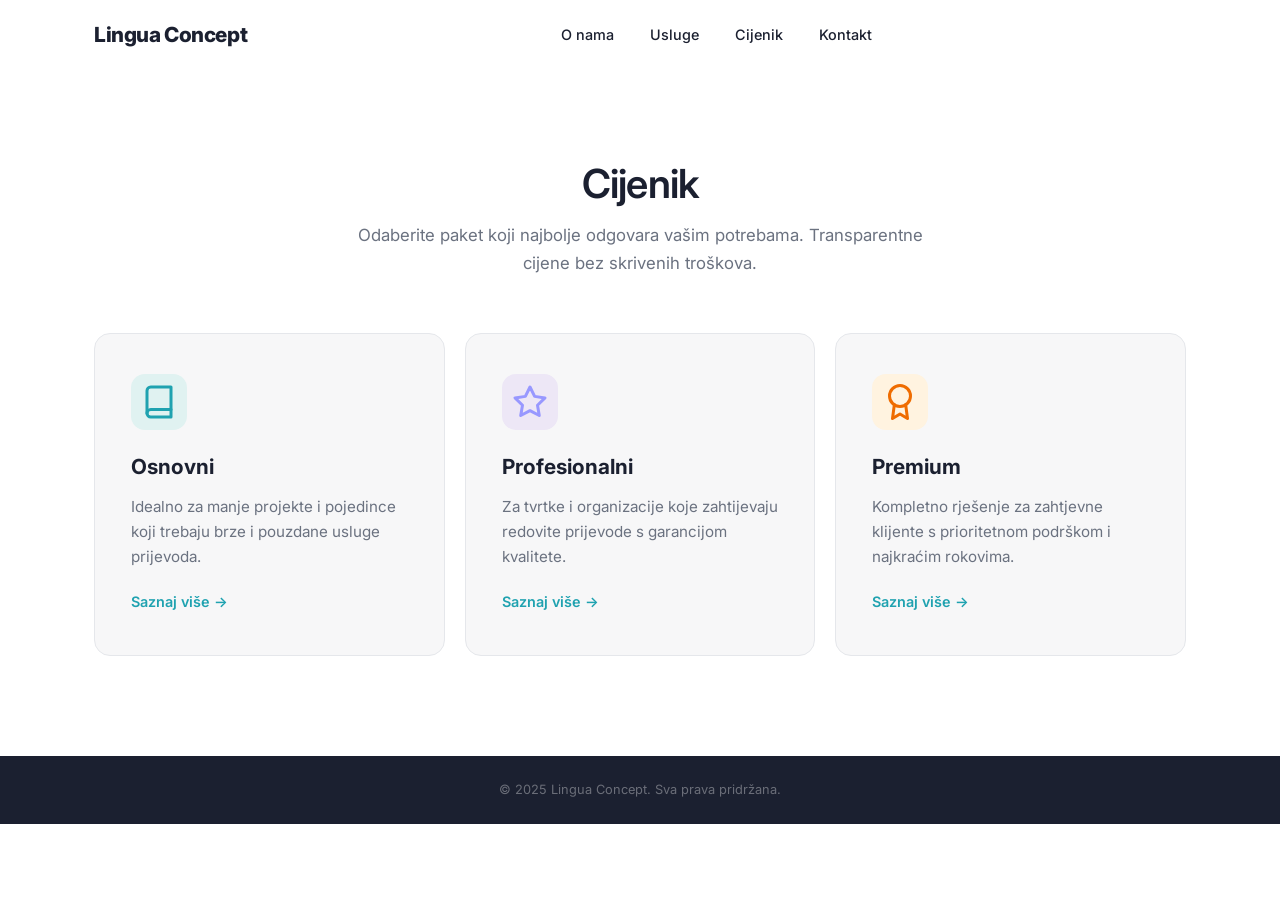
==== cijenik.html @ b1188f5d "init" ====
<!DOCTYPE html>
<html lang="hr">
<head>
  <meta charset="UTF-8" />
  <meta name="viewport" content="width=device-width, initial-scale=1.0" />
  <title>Cijenik – Lingua Concept</title>
  <link rel="stylesheet" href="styles.css" />
  <link rel="preconnect" href="https://fonts.googleapis.com" />
  <link rel="preconnect" href="https://fonts.gstatic.com" crossorigin />
  <link
    href="https://fonts.googleapis.com/css2?family=Inter:wght@400;500;600;700;800;900&display=swap"
    rel="stylesheet"
  />
</head>
<body>
  <!-- ===== NAVIGATION ===== -->
  <header class="header">
    <nav class="nav container">
      <a href="index.html" class="nav__logo">
        <span>Lingua Concept</span>
      </a>

      <ul class="nav__links" id="navLinks">
        <li><a href="index.html#o-nama">O nama</a></li>
        <li><a href="index.html#usluge">Usluge</a></li>
        <li><a href="cijenik.html">Cijenik</a></li>
        <li><a href="index.html#kontakt">Kontakt</a></li>
      </ul>

      <div class="nav__actions">
	  <!--
        <a href="cijenik.html" class="btn btn--dark">Cijenik</a>-->
      </div>

      <button class="nav__toggle" id="navToggle" aria-label="Toggle menu">
        <span></span><span></span><span></span>
      </button>
    </nav>
  </header>

  <!-- ===== CIJENIK / PRICING ===== -->
  <section class="cijenik">
    <div class="container">
      <div class="section-header">
        <h2 class="section-title" style="    font-weight: 600;" >Cijenik</h2>
        <p class="section-desc">
          Odaberite paket koji najbolje odgovara va&scaron;im potrebama.
          Transparentne cijene bez skrivenih tro&scaron;kova.
        </p>
      </div>

      <div class="cijenik__grid">
        <div class="cijenik__card">
          <div class="cijenik__icon cijenik__icon--1">
            <svg width="36" height="36" viewBox="0 0 24 24" fill="none" stroke="currentColor" stroke-width="2" stroke-linecap="round" stroke-linejoin="round">
              <path d="M4 19.5A2.5 2.5 0 0 1 6.5 17H20"></path>
              <path d="M6.5 2H20v20H6.5A2.5 2.5 0 0 1 4 19.5v-15A2.5 2.5 0 0 1 6.5 2z"></path>
            </svg>
          </div>
          <h3>Osnovni</h3>
          <p>Idealno za manje projekte i pojedince koji trebaju brze i pouzdane usluge prijevoda.</p>
          <a href="#" class="link-arrow">Saznaj vi&scaron;e →</a>
        </div>

        <div class="cijenik__card">
          <div class="cijenik__icon cijenik__icon--2">
            <svg width="36" height="36" viewBox="0 0 24 24" fill="none" stroke="currentColor" stroke-width="2" stroke-linecap="round" stroke-linejoin="round">
              <polygon points="12 2 15.09 8.26 22 9.27 17 14.14 18.18 21.02 12 17.77 5.82 21.02 7 14.14 2 9.27 8.91 8.26 12 2"></polygon>
            </svg>
          </div>
          <h3>Profesionalni</h3>
          <p>Za tvrtke i organizacije koje zahtijevaju redovite prijevode s garancijom kvalitete.</p>
          <a href="#" class="link-arrow">Saznaj vi&scaron;e →</a>
        </div>

        <div class="cijenik__card">
          <div class="cijenik__icon cijenik__icon--3">
            <svg width="36" height="36" viewBox="0 0 24 24" fill="none" stroke="currentColor" stroke-width="2" stroke-linecap="round" stroke-linejoin="round">
              <circle cx="12" cy="8" r="7"></circle>
              <polyline points="8.21 13.89 7 23 12 20 17 23 15.79 13.88"></polyline>
            </svg>
          </div>
          <h3>Premium</h3>
          <p>Kompletno rje&scaron;enje za zahtjevne klijente s prioritetnom podr&scaron;kom i najkra&cacute;im rokovima.</p>
          <a href="#" class="link-arrow">Saznaj vi&scaron;e →</a>
        </div>
      </div>
    </div>
  </section>

  <!-- ===== FOOTER ===== -->
  <footer class="footer">
    <div class="container">
      <div class="footer__bottom">
        <p>&copy; 2025 Lingua Concept. Sva prava pridr&zcaron;ana.</p>
      </div>
    </div>
  </footer>

  <script src="script.js"></script>
</body>
</html>
---- styles.css ----
/* =============================================
   AAVE CLONE – LEARNING PROJECT
   Light theme matching aave.com (2024 rebrand)
   ============================================= */

/* --- Reset & Custom Properties --- */
*,
*::before,
*::after {
  margin: 0;
  padding: 0;
  box-sizing: border-box;
}

:root {
  /* Palette — Light theme */
  --bg-primary: #ffffff;
  --bg-secondary: #f7f7f8;
  --bg-card: #ffffff;
  --bg-card-hover: #fafafa;

  --text-heading: #1B2030;
  --text-body: #6b7280;
  --text-muted: #9ca3af;

  --accent-purple: #9898ff;
  --accent-purple: color(display-p3 0.5960784314 0.5960784314 1);
  --accent-teal: #1fa2b0;
  --accent-dark: #1B2030;

  --border-color: #e5e7eb;
  --border-color-hover: #d1d5db;

  /* Typography */
  --font-family: "Inter", system-ui, -apple-system, sans-serif;

  /* Sizing */
  --container-max: 1140px;
  --section-padding: 100px;
  --radius: 12px;
  --radius-lg: 16px;

  /* Transitions */
  --transition: 0.25s ease;
}

html {
  scroll-behavior: smooth;
  -webkit-font-smoothing: antialiased;
}

body {
  font-family: var(--font-family);
  background: var(--bg-primary);
  color: var(--text-heading);
  line-height: 1.6;
  overflow-x: hidden;
}

a {
  text-decoration: none;
  color: inherit;
}

ul {
  list-style: none;
}

img {
  max-width: 100%;
  display: block;
}

/* --- Layout --- */
.container {
  max-width: var(--container-max);
  margin: 0 auto;
  padding: 0 24px;
}

.section-header {
  text-align: center;
  max-width: 600px;
  margin: 0 auto 56px;
}

.section-title {
  font-size: clamp(1.75rem, 3.5vw, 2.5rem);
  font-weight: 700;
  letter-spacing: -0.02em;
  line-height: 1.2;
  margin-bottom: 14px;
  color: var(--text-heading);
}

.section-desc {
  font-size: 1.05rem;
  color: var(--text-body);
  line-height: 1.65;
}

.section-actions {
  display: flex;
  gap: 12px;
  justify-content: center;
  margin-top: 24px;
}

/* --- Buttons --- */
.btn {
  display: inline-flex;
  align-items: center;
  justify-content: center;
  gap: 6px;
  padding: 12px 28px;
  border-radius: 50px;
  font-weight: 600;
  font-size: 0.9rem;
  border: none;
  cursor: pointer;
  transition: var(--transition);
  white-space: nowrap;
  font-family: inherit;
}

.btn--dark {
  background: var(--accent-dark);
  color: #fff;
}

.btn--dark:hover {
  background: #2d2d40;
  transform: translateY(-1px);
}

.btn--purple {
  background: var(--accent-purple);
  color: #fff;
}

.btn--purple:hover {
  background: #8585f2;
  transform: translateY(-1px);
  box-shadow: 0 6px 24px rgba(152, 152, 255, 0.4);
}

.btn--ghost {
  background: transparent;
  color: var(--text-heading);
  border: 1px solid var(--border-color);
}

.btn--ghost:hover {
  border-color: var(--border-color-hover);
  background: var(--bg-secondary);
}

.btn--lg {
  padding: 14px 36px;
  font-size: 0.95rem;
}

.btn__arrow {
  font-size: 1.1em;
}

.link-arrow {
  font-weight: 600;
  font-size: 0.9rem;
  color: var(--accent-teal);
  transition: var(--transition);
}

.link-arrow:hover {
  opacity: 0.75;
}

/* =============================================
   HEADER / NAV
   ============================================= */
.header {
  position: fixed;
  top: 0;
  left: 0;
  width: 100%;
  z-index: 100;
  padding: 18px 0;
  background: rgba(255, 255, 255, 0.9);
  backdrop-filter: blur(16px);
  transition: var(--transition);
}

.header.scrolled {
  border-bottom: 1px solid var(--border-color);
  box-shadow: 0 1px 8px rgba(0, 0, 0, 0.04);
}

.nav {
  display: flex;
  align-items: center;
  justify-content: space-between;
  gap: 32px;
}

.nav__logo {
  display: flex;
  align-items: center;
  gap: 8px;
  font-weight: 800;
  font-size: 1.3rem;
  color: var(--text-heading);
  letter-spacing: -0.02em;
}

.nav__logo--light {
  color: #fff;
}

.nav__links {
  display: flex;
  gap: 36px;
}

.nav__links a {
  font-size: 0.9rem;
  font-weight: 500;
  color: var(--text-heading);
  transition: var(--transition);
}

.nav__links a:hover {
  color: var(--text-body);
}

.nav__actions .btn {
  padding: 10px 24px;
  font-size: 0.85rem;
}

.nav__toggle {
  display: none;
  flex-direction: column;
  gap: 5px;
  background: none;
  border: none;
  cursor: pointer;
  padding: 4px;
}

.nav__toggle span {
  width: 22px;
  height: 2px;
  background: var(--text-heading);
  border-radius: 2px;
  transition: var(--transition);
}

/* =============================================
   HERO
   ============================================= */
.hero {
  padding: 160px 0 60px;
  text-align: center;
  overflow: hidden;
}

.hero__content {
  position: relative;
}

.hero__title {
  font-size: clamp(2.4rem, 5.5vw, 3.6rem);
  font-weight: 800;
  letter-spacing: -0.03em;
  line-height: 1.15;
  margin-bottom: 20px;
  color: var(--text-heading);
  display: flex;
  align-items: center;
  justify-content: center;
  flex-wrap: wrap;
  gap: 10px;
}

.hero__icon-wrapper {
  position: relative;
  display: inline-flex;
  align-items: center;
}

.hero__new-badge {
  position: absolute;
  top: -10px;
  right: -4px;
  font-size: 0.5rem;
  font-weight: 700;
  color: var(--accent-purple);
  letter-spacing: 0.02em;
}

.hero__ghost-icon {
  display: inline-block;
  vertical-align: middle;
}

.hero__subtitle {
  max-width: 560px;
  margin: 0 auto 32px;
  font-size: 1.1rem;
  color: var(--text-body);
  line-height: 1.65;
}

.hero__highlight {
  color: var(--accent-teal);
  text-decoration: underline;
  text-decoration-color: var(--accent-teal);
  text-underline-offset: 3px;
}

.hero__cta {
  display: flex;
  gap: 14px;
  justify-content: center;
  margin-bottom: 64px;
}

/* --- Translation Illustration --- */
.hero__illustration {
  display: flex;
  align-items: center;
  justify-content: center;
  gap: 32px;
  max-width: 700px;
  margin: 0 auto;
}

.hero__doc {
  background: var(--bg-secondary);
  border: 1px solid var(--border-color);
  border-radius: 16px;
  padding: 24px;
  width: 260px;
  transition: var(--transition);
}

.hero__doc:hover {
  box-shadow: 0 8px 32px rgba(0, 0, 0, 0.06);
  transform: translateY(-4px);
}

.hero__doc-header {
  display: flex;
  gap: 6px;
  margin-bottom: 16px;
}

.hero__doc-dot {
  width: 8px;
  height: 8px;
  border-radius: 50%;
  background: var(--border-color-hover);
}

.hero__doc--left .hero__doc-dot:first-child { background: #ef4444; }
.hero__doc--left .hero__doc-dot:nth-child(2) { background: #f59e0b; }
.hero__doc--left .hero__doc-dot:nth-child(3) { background: #22c55e; }

.hero__doc--right .hero__doc-dot:first-child { background: #ef4444; }
.hero__doc--right .hero__doc-dot:nth-child(2) { background: #f59e0b; }
.hero__doc--right .hero__doc-dot:nth-child(3) { background: #22c55e; }

.hero__doc-lang {
  font-size: 1.1rem;
  font-weight: 800;
  margin-bottom: 14px;
  letter-spacing: 0.02em;
}

.hero__doc--left .hero__doc-lang {
  color: var(--accent-purple);
}

.hero__doc--right .hero__doc-lang {
  color: var(--accent-teal);
}

.hero__doc-lines {
  display: flex;
  flex-direction: column;
  gap: 10px;
}

.hero__doc-line {
  height: 8px;
  border-radius: 4px;
  background: var(--border-color);
}

.hero__doc--left .hero__doc-line {
  background: #e0ddf5;
}

.hero__doc--right .hero__doc-line {
  background: #d0ecef;
}

.hero__arrow-group {
  display: flex;
  flex-direction: column;
  align-items: center;
  gap: 8px;
  flex-shrink: 0;
}

/* --- Phone Mockups --- */
.hero__phones {
  display: flex;
  align-items: flex-end;
  justify-content: center;
  gap: 0;
  position: relative;
  max-width: 820px;
  margin: 0 auto;
}

.hero__phone {
  position: relative;
}

.hero__phone--left {
  z-index: 1;
  margin-right: -40px;
  transform: scale(0.88);
  transform-origin: bottom right;
}

.hero__phone--center {
  z-index: 3;
}

.hero__phone--right {
  z-index: 1;
  margin-left: -40px;
  transform: scale(0.88);
  transform-origin: bottom left;
}

.phone-frame {
  width: 240px;
  background: #1a1a2e;
  border-radius: 32px;
  padding: 8px;
  box-shadow: 0 20px 60px rgba(0, 0, 0, 0.15);
}

.phone-frame--large {
  width: 280px;
}

.phone-screen {
  border-radius: 24px;
  overflow: hidden;
  min-height: 380px;
}

.phone-screen--light {
  background: #f5f5f5;
  color: var(--text-heading);
}

.phone-screen--dark {
  background: #1a1a2e;
  color: #fff;
}

.phone-header {
  display: flex;
  align-items: center;
  justify-content: space-between;
  padding: 12px 20px 8px;
  font-size: 0.72rem;
  font-weight: 600;
}

.phone-notch {
  width: 80px;
  height: 22px;
  background: #1a1a2e;
  border-radius: 20px;
}

.phone-screen--light .phone-notch {
  background: #333;
}

.phone-body {
  padding: 20px;
}

.phone-earning {
  font-size: 0.75rem;
  color: var(--text-body);
  margin-bottom: 16px;
}

.phone-label {
  font-size: 0.85rem;
  font-weight: 600;
  color: var(--text-heading);
  margin-bottom: 8px;
}

.phone-big-number {
  font-size: 2.8rem;
  font-weight: 800;
  color: var(--text-heading);
  margin-bottom: 4px;
  letter-spacing: -0.02em;
}

.phone-sub {
  font-size: 0.72rem;
  color: var(--text-body);
}

.phone-balance {
  font-size: 2.4rem;
  font-weight: 800;
  color: var(--text-heading);
  letter-spacing: -0.02em;
  margin-bottom: 6px;
}

.phone-cents {
  font-size: 1.4rem;
  font-weight: 600;
}

.phone-earned {
  font-size: 0.75rem;
  color: #22c55e;
  margin-bottom: 16px;
  display: flex;
  align-items: center;
  gap: 4px;
}

.phone-dot {
  width: 6px;
  height: 6px;
  border-radius: 50%;
  background: #22c55e;
  display: inline-block;
}

.phone-muted {
  color: var(--text-muted);
}

.phone-actions {
  display: flex;
  flex-direction: column;
  gap: 8px;
  margin-bottom: 16px;
}

.phone-action-item {
  display: flex;
  align-items: center;
  gap: 8px;
  font-size: 0.72rem;
  color: var(--text-heading);
  background: #fff;
  padding: 10px 14px;
  border-radius: 12px;
}

.phone-action-icon {
  width: 20px;
  height: 20px;
  border-radius: 50%;
  display: inline-block;
}

.phone-action-icon--green {
  background: #22c55e;
}

.phone-action-icon--blue {
  background: #3b82f6;
}

.phone-chart {
  display: flex;
  align-items: flex-end;
  gap: 6px;
  height: 80px;
  padding-top: 8px;
}

.chart-bar {
  flex: 1;
  background: linear-gradient(to top, #c4b5fd, #8b5cf6);
  border-radius: 4px 4px 0 0;
  min-height: 10px;
}

/* =============================================
   BUILDERS / TESTIMONIALS
   ============================================= */
.builders {
  padding: var(--section-padding) 0;
  background: var(--bg-primary);
}

.builders .section-header {
  text-align: left;
  max-width: 600px;
  margin: 0 0 56px;
}

.builders .section-title {
  font-size: clamp(2rem, 4vw, 2.8rem);
  font-weight: 800;
}

.builders .section-desc {
  font-size: 1.15rem;
  color: var(--text-body);
  line-height: 1.55;
}

.builders .section-actions {
  justify-content: flex-start;
  margin-top: 28px;
  gap: 14px;
}

.builders .btn--dark {
  background: var(--accent-purple);
  color: #fff;
}

.builders .btn--dark:hover {
  background: #8585f2;
}

.builders .btn--ghost {
  background: #fff;
  border: 1px solid var(--border-color);
  color: var(--text-heading);
}

.builders__grid {
  display: grid;
  grid-template-columns: repeat(3, 1fr);
  gap: 20px;
}

.builder-card {
  background: var(--bg-card);
  border: 1px solid var(--border-color);
  border-radius: var(--radius-lg);
  padding: 32px 28px;
  transition: var(--transition);
}

.builder-card:hover {
  border-color: var(--border-color-hover);
  box-shadow: 0 4px 16px rgba(0, 0, 0, 0.04);
}

.builder-card__logo {
  font-size: 1rem;
  font-weight: 700;
  color: var(--text-heading);
  margin-bottom: 16px;
}

.builder-card__quote {
  font-size: 0.9rem;
  color: var(--text-body);
  line-height: 1.65;
  margin-bottom: 16px;
  font-style: italic;
}

.builder-card__author {
  font-size: 0.8rem;
  color: var(--text-muted);
  font-weight: 500;
}

/* =============================================
   INFO CARD (Footer-style section)
   ============================================= */
.info-card-section {
  padding: var(--section-padding) 0;
  background: var(--bg-secondary);
}

.info-card {
  background: #fff;
  border-radius: 24px;
  box-shadow: 0 2px 20px rgba(0, 0, 0, 0.04);
  overflow: hidden;
}

.info-card__grid {
  display: grid;
  grid-template-columns: auto auto;
  justify-content: center;
  gap: 24px;
  padding: 52px 48px 40px;
  align-items: start;
}

.info-card__brand .section-title {
  margin-bottom: 16px;
  text-align: left;
}

.info-card__disclaimer {
  font-size: 0.78rem;
  color: var(--text-muted);
  line-height: 1.65;
  max-width: 340px;
  margin-bottom: 32px;
}

.info-card__socials {
  display: flex;
  justify-content: center;
  gap: 20px;
  padding: 12px 48px 36px;
}

.info-card__socials a {
  color: var(--text-muted);
  transition: var(--transition);
}

.info-card__socials a:hover {
  color: var(--text-heading);
}

.info-card__details {
  display: flex;
  flex-direction: column;
  gap: 14px;
  padding-top: 8px;
}

.info-card__row {
  display: flex;
  gap: 16px;
}

.info-card__label {
  font-size: 0.95rem;
  font-weight: 700;
  color: var(--text-heading);
  min-width: 160px;
  text-align: right;
  flex-shrink: 0;
}

.info-card__value {
  font-size: 0.95rem;
  color: var(--text-body);
}

.info-card__rainbow {
  height: 4px;
  background: linear-gradient(
    90deg,
    #2EBAC6 0%,
    #50c878 15%,
    #a8d948 25%,
    #f5d020 35%,
    #f09030 45%,
    #e84060 55%,
    #d050b0 65%,
    #9898ff 75%,
    #60b0f0 85%,
    #2EBAC6 100%
  );
}

@media (max-width: 768px) {
  .info-card__grid {
    grid-template-columns: 1fr;
    gap: 32px;
    padding: 32px 28px 28px;
  }
}

@media (max-width: 480px) {
  .info-card__grid {
    padding: 28px 20px 24px;
  }

  .info-card__row {
    flex-direction: column;
    gap: 4px;
  }

  .info-card__label {
    text-align: left;
    min-width: unset;
  }
}

/* =============================================
   CIJENIK (Pricing page)
   ============================================= */
.cijenik {
  padding: 160px 0 var(--section-padding);
}

.cijenik__grid {
  display: grid;
  grid-template-columns: repeat(3, 1fr);
  gap: 20px;
}

.cijenik__card {
  background: var(--bg-secondary);
  border: 1px solid var(--border-color);
  border-radius: var(--radius-lg);
  padding: 40px 36px;
  transition: var(--transition);
}

.cijenik__card:hover {
  border-color: var(--border-color-hover);
  box-shadow: 0 4px 16px rgba(0, 0, 0, 0.04);
  transform: translateY(-2px);
}

.cijenik__icon {
  width: 56px;
  height: 56px;
  border-radius: 14px;
  display: flex;
  align-items: center;
  justify-content: center;
  margin-bottom: 20px;
}

.cijenik__icon--1 {
  background: #e0f2f1;
  color: var(--accent-teal);
}

.cijenik__icon--2 {
  background: #ede7f6;
  color: var(--accent-purple);
}

.cijenik__icon--3 {
  background: #fff3e0;
  color: #ef6c00;
}

.cijenik__card h3 {
  font-size: 1.3rem;
  font-weight: 700;
  margin-bottom: 10px;
  color: var(--text-heading);
}

.cijenik__card p {
  color: var(--text-body);
  margin-bottom: 20px;
  line-height: 1.65;
  font-size: 0.95rem;
}

@media (max-width: 768px) {
  .cijenik__grid {
    grid-template-columns: 1fr;
  }
}

/* =============================================
   ABOUT / SUPPLY & BORROW
   ============================================= */
.about {
  padding: var(--section-padding) 0;
}

.about__grid {
  display: grid;
  grid-template-columns: repeat(2, 1fr);
  gap: 20px;
}

.about__card {
  background: var(--bg-secondary);
  border: 1px solid var(--border-color);
  border-radius: var(--radius-lg);
  padding: 40px 36px;
  transition: var(--transition);
}

.about__card:hover {
  border-color: var(--border-color-hover);
  box-shadow: 0 4px 16px rgba(0, 0, 0, 0.04);
  transform: translateY(-2px);
}

.about__icon {
  width: 56px;
  height: 56px;
  border-radius: 14px;
  display: flex;
  align-items: center;
  justify-content: center;
  margin-bottom: 20px;
}

.about__icon--supply {
  background: #e0f2f1;
  color: var(--accent-teal);
}

.about__icon--borrow {
  background: #ede7f6;
  color: var(--accent-purple);
}

.about__card h3 {
  font-size: 1.3rem;
  font-weight: 700;
  margin-bottom: 10px;
  color: var(--text-heading);
}

.about__card p {
  color: var(--text-body);
  margin-bottom: 20px;
  line-height: 1.65;
  font-size: 0.95rem;
}

/* =============================================
   STATS
   ============================================= */
.stats {
  padding: 72px 0;
  background: var(--bg-secondary);
  border-top: 1px solid var(--border-color);
  border-bottom: 1px solid var(--border-color);
}

.stats__grid {
  display: grid;
  grid-template-columns: repeat(4, 1fr);
  gap: 32px;
}

.stat-card {
  text-align: center;
  padding: 20px;
}

.stat-card__value {
  display: block;
  font-size: clamp(2rem, 3.5vw, 2.6rem);
  font-weight: 800;
  color: var(--text-heading);
  margin-bottom: 6px;
  letter-spacing: -0.02em;
}

.stat-card__label {
  font-size: 0.82rem;
  color: var(--text-muted);
  line-height: 1.4;
}

/* =============================================
   FEATURES
   ============================================= */
.features {
  padding: var(--section-padding) 0;
}

.features__grid {
  display: grid;
  grid-template-columns: repeat(4, 1fr);
  gap: 20px;
}

.feature-card {
  background: var(--bg-secondary);
  border: 1px solid var(--border-color);
  border-radius: var(--radius-lg);
  padding: 32px 24px;
  transition: var(--transition);
}

.feature-card:hover {
  border-color: var(--border-color-hover);
  box-shadow: 0 4px 16px rgba(0, 0, 0, 0.04);
  transform: translateY(-3px);
}

.feature-card__icon {
  width: 48px;
  height: 48px;
  border-radius: 12px;
  display: flex;
  align-items: center;
  justify-content: center;
  margin-bottom: 18px;
}

.feature-card__icon--earn {
  background: #e0f2f1;
  color: var(--accent-teal);
}

.feature-card__icon--swap {
  background: #ede7f6;
  color: var(--accent-purple);
}

.feature-card__icon--save {
  background: #e8f5e9;
  color: #43a047;
}

.feature-card__icon--health {
  background: #fff3e0;
  color: #ef6c00;
}

.feature-card h3 {
  font-size: 1.05rem;
  font-weight: 700;
  margin-bottom: 8px;
  color: var(--text-heading);
}

.feature-card p {
  font-size: 0.87rem;
  color: var(--text-body);
  line-height: 1.6;
}

/* =============================================
   SECURITY
   ============================================= */
.security {
  padding: var(--section-padding) 0;
  background: var(--bg-secondary);
}

.security__grid {
  display: grid;
  grid-template-columns: repeat(4, 1fr);
  gap: 20px;
}

.security-card {
  padding: 32px 24px;
  border-radius: var(--radius-lg);
  background: var(--bg-card);
  border: 1px solid var(--border-color);
  transition: var(--transition);
}

.security-card:hover {
  border-color: var(--border-color-hover);
  box-shadow: 0 4px 16px rgba(0, 0, 0, 0.04);
  transform: translateY(-2px);
}

.security-card__number {
  font-size: 2rem;
  font-weight: 800;
  color: var(--accent-purple);
  margin-bottom: 14px;
  line-height: 1;
}

.security-card h3 {
  font-size: 1rem;
  font-weight: 700;
  margin-bottom: 8px;
  color: var(--text-heading);
}

.security-card p {
  font-size: 0.87rem;
  color: var(--text-body);
  line-height: 1.6;
}

/* =============================================
   ECOSYSTEM
   ============================================= */
.ecosystem {
  padding: var(--section-padding) 0;
}

.ecosystem__logos {
  display: grid;
  grid-template-columns: repeat(4, 1fr);
  gap: 14px;
}

.eco-logo {
  display: flex;
  align-items: center;
  justify-content: center;
  padding: 28px 20px;
  background: var(--bg-secondary);
  border: 1px solid var(--border-color);
  border-radius: var(--radius);
  font-weight: 600;
  font-size: 0.95rem;
  color: var(--text-body);
  transition: var(--transition);
}

.eco-logo:hover {
  border-color: var(--border-color-hover);
  color: var(--text-heading);
  background: #fff;
  transform: translateY(-2px);
}

/* =============================================
   GOVERNANCE
   ============================================= */
.governance {
  padding: var(--section-padding) 0;
  background: var(--bg-secondary);
}

.governance__inner {
  display: grid;
  grid-template-columns: 1fr 1fr;
  gap: 64px;
  align-items: center;
}

.governance__text .section-title,
.governance__text .section-desc {
  text-align: left;
}

.governance__text .section-desc {
  margin-bottom: 28px;
}

.governance__visual {
  display: flex;
  justify-content: center;
  align-items: center;
}

.governance__circle {
  position: relative;
  width: 220px;
  height: 220px;
  display: flex;
  align-items: center;
  justify-content: center;
  font-size: 1.3rem;
  font-weight: 800;
  color: var(--accent-purple);
  text-align: center;
  line-height: 1.3;
}

.governance__ring {
  position: absolute;
  inset: 0;
  border-radius: 50%;
  border: 2px solid var(--accent-purple);
  opacity: 0.3;
  animation: spin 16s linear infinite;
}

@keyframes spin {
  to { transform: rotate(360deg); }
}

/* =============================================
   FAQ
   ============================================= */
.faq {
  padding: var(--section-padding) 0;
}

.faq__list {
  max-width: 720px;
  margin: 0 auto;
  display: flex;
  flex-direction: column;
  gap: 8px;
}

.faq__item {
  border: 1px solid var(--border-color);
  border-radius: var(--radius);
  overflow: hidden;
  transition: var(--transition);
}

.faq__item.active {
  border-color: var(--border-color-hover);
}

.faq__question {
  width: 100%;
  display: flex;
  align-items: center;
  justify-content: space-between;
  padding: 18px 22px;
  background: var(--bg-card);
  border: none;
  color: var(--text-heading);
  font-size: 0.95rem;
  font-weight: 600;
  cursor: pointer;
  font-family: inherit;
  text-align: left;
  transition: var(--transition);
}

.faq__question:hover {
  background: var(--bg-secondary);
}

.faq__question svg {
  flex-shrink: 0;
  transition: transform 0.3s ease;
  color: var(--text-muted);
}

.faq__item.active .faq__question svg {
  transform: rotate(180deg);
}

.faq__answer {
  max-height: 0;
  overflow: hidden;
  transition: max-height 0.35s ease;
}

.faq__answer p {
  padding: 0 22px 18px;
  color: var(--text-body);
  font-size: 0.9rem;
  line-height: 1.7;
}

/* =============================================
   NEWSLETTER
   ============================================= */
.newsletter {
  padding: 72px 0;
  background: var(--bg-secondary);
  border-top: 1px solid var(--border-color);
}

.newsletter__inner {
  text-align: center;
}

.newsletter__inner h2 {
  font-size: 1.75rem;
  font-weight: 700;
  margin-bottom: 8px;
  color: var(--text-heading);
}

.newsletter__inner p {
  color: var(--text-body);
  margin-bottom: 28px;
  font-size: 0.95rem;
}

.newsletter__form {
  display: flex;
  gap: 10px;
  max-width: 420px;
  margin: 0 auto;
}

.newsletter__input {
  flex: 1;
  padding: 12px 18px;
  border-radius: 50px;
  border: 1px solid var(--border-color);
  background: #fff;
  color: var(--text-heading);
  font-size: 0.9rem;
  font-family: inherit;
  outline: none;
  transition: var(--transition);
}

.newsletter__input:focus {
  border-color: var(--accent-purple);
  box-shadow: 0 0 0 3px rgba(155, 142, 196, 0.15);
}

.newsletter__input::placeholder {
  color: var(--text-muted);
}

/* =============================================
   FOOTER
   ============================================= */
.footer {
  padding: 24px 0;
  background: var(--accent-dark);
  color: #fff;
}

.footer__grid {
  display: grid;
  grid-template-columns: 2fr 1fr 1fr 1fr 1fr;
  gap: 40px;
  margin-bottom: 56px;
}

.footer__brand .nav__logo {
  margin-bottom: 14px;
}

.footer__disclaimer {
  font-size: 0.82rem;
  color: rgba(255, 255, 255, 0.45);
  line-height: 1.6;
  max-width: 260px;
}

.footer__col h4 {
  font-size: 0.8rem;
  font-weight: 600;
  text-transform: uppercase;
  letter-spacing: 0.08em;
  color: rgba(255, 255, 255, 0.5);
  margin-bottom: 18px;
}

.footer__col ul {
  display: flex;
  flex-direction: column;
  gap: 11px;
}

.footer__col a {
  font-size: 0.88rem;
  color: rgba(255, 255, 255, 0.65);
  transition: var(--transition);
}

.footer__col a:hover {
  color: #fff;
}

.footer__bottom {
  display: flex;
  justify-content: center;
  align-items: center;
}

.footer__bottom p {
  font-size: 0.8rem;
  color: rgba(255, 255, 255, 0.35);
}

.footer__socials {
  display: flex;
  gap: 16px;
}

.footer__socials a {
  color: rgba(255, 255, 255, 0.5);
  transition: var(--transition);
}

.footer__socials a:hover {
  color: #fff;
}

/* =============================================
   RESPONSIVE
   ============================================= */
@media (max-width: 1024px) {
  :root {
    --section-padding: 72px;
  }

  .features__grid,
  .stats__grid,
  .security__grid {
    grid-template-columns: repeat(2, 1fr);
  }

  .builders__grid {
    grid-template-columns: repeat(2, 1fr);
  }

  .builders__grid .builder-card:last-child {
    grid-column: 1 / -1;
    max-width: 50%;
    margin: 0 auto;
  }

  .footer__grid {
    grid-template-columns: 1fr 1fr 1fr;
    gap: 28px;
  }

  .footer__brand {
    grid-column: 1 / -1;
  }

  .hero__phones {
    max-width: 700px;
  }
}

@media (max-width: 768px) {
  :root {
    --section-padding: 56px;
  }

  .nav__links,
  .nav__actions {
    display: none;
  }

  .nav__toggle {
    display: flex;
  }

  .nav__links.active {
    display: flex;
    flex-direction: column;
    position: fixed;
    top: 62px;
    left: 0;
    right: 0;
    bottom: 0;
    background: #fff;
    padding: 28px 24px;
    gap: 22px;
    z-index: 99;
    border-top: 1px solid var(--border-color);
  }

  .nav__links.active a {
    font-size: 1.15rem;
  }

  .hero {
    padding: 120px 0 40px;
  }

  .hero__title {
    font-size: clamp(2rem, 7vw, 3rem);
  }

  .hero__phones {
    max-width: 100%;
  }

  .hero__phone--left,
  .hero__phone--right {
    display: none;
  }

  .about__grid {
    grid-template-columns: 1fr;
  }

  .features__grid,
  .security__grid,
  .ecosystem__logos {
    grid-template-columns: 1fr 1fr;
  }

  .builders__grid {
    grid-template-columns: 1fr;
  }

  .builders__grid .builder-card:last-child {
    max-width: 100%;
  }

  .stats__grid {
    grid-template-columns: 1fr 1fr;
    gap: 20px;
  }

  .governance__inner {
    grid-template-columns: 1fr;
    text-align: center;
  }

  .governance__text .section-title,
  .governance__text .section-desc {
    text-align: center;
  }

  .newsletter__form {
    flex-direction: column;
  }

  .footer__grid {
    grid-template-columns: 1fr 1fr;
  }

  .footer__bottom {
    flex-direction: column;
    gap: 14px;
    text-align: center;
  }
}

@media (max-width: 480px) {
  .features__grid,
  .security__grid,
  .ecosystem__logos {
    grid-template-columns: 1fr;
  }

  .stats__grid {
    grid-template-columns: 1fr;
  }

  .footer__grid {
    grid-template-columns: 1fr;
  }

  .phone-frame {
    width: 220px;
  }

  .phone-frame--large {
    width: 250px;
  }
}

/* --- Animations --- */
.fade-in {
  opacity: 0;
  transform: translateY(20px);
  transition: opacity 0.5s ease, transform 0.5s ease;
}

.fade-in.visible {
  opacity: 1;
  transform: translateY(0);
}
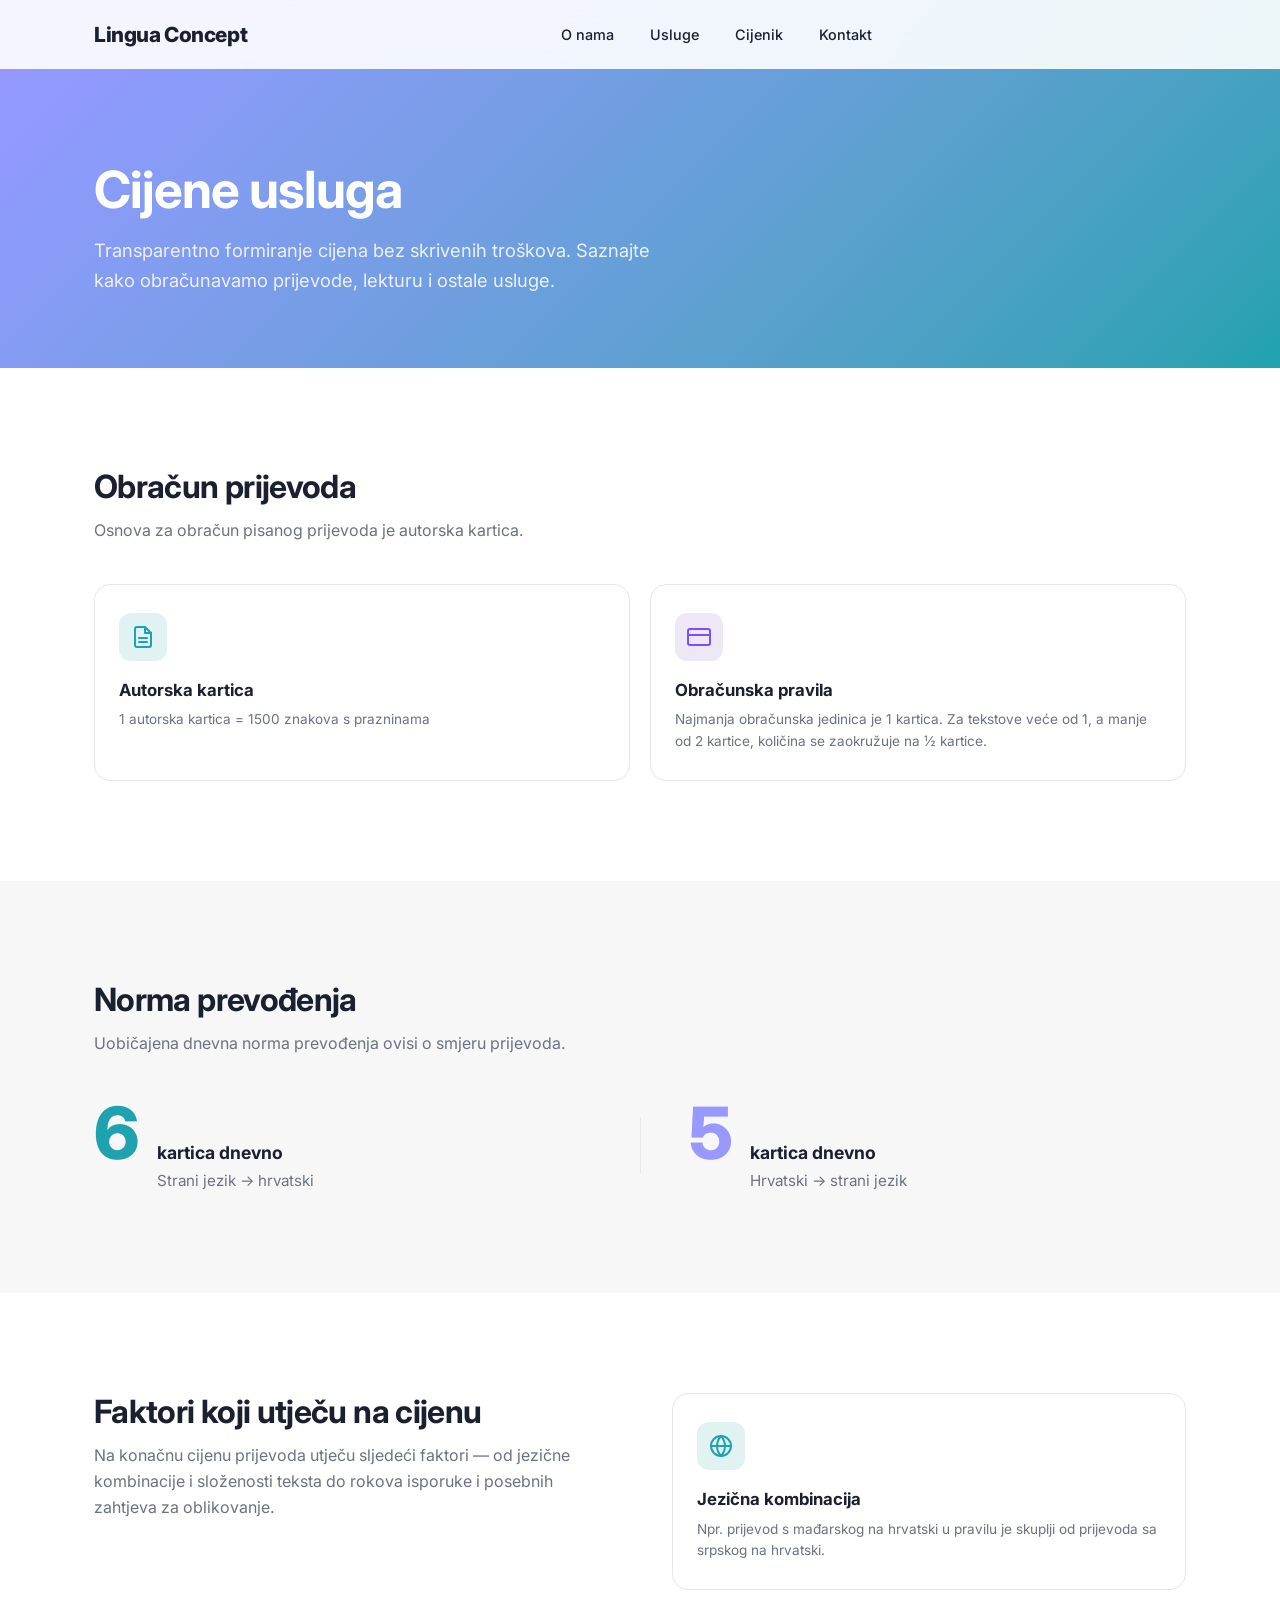
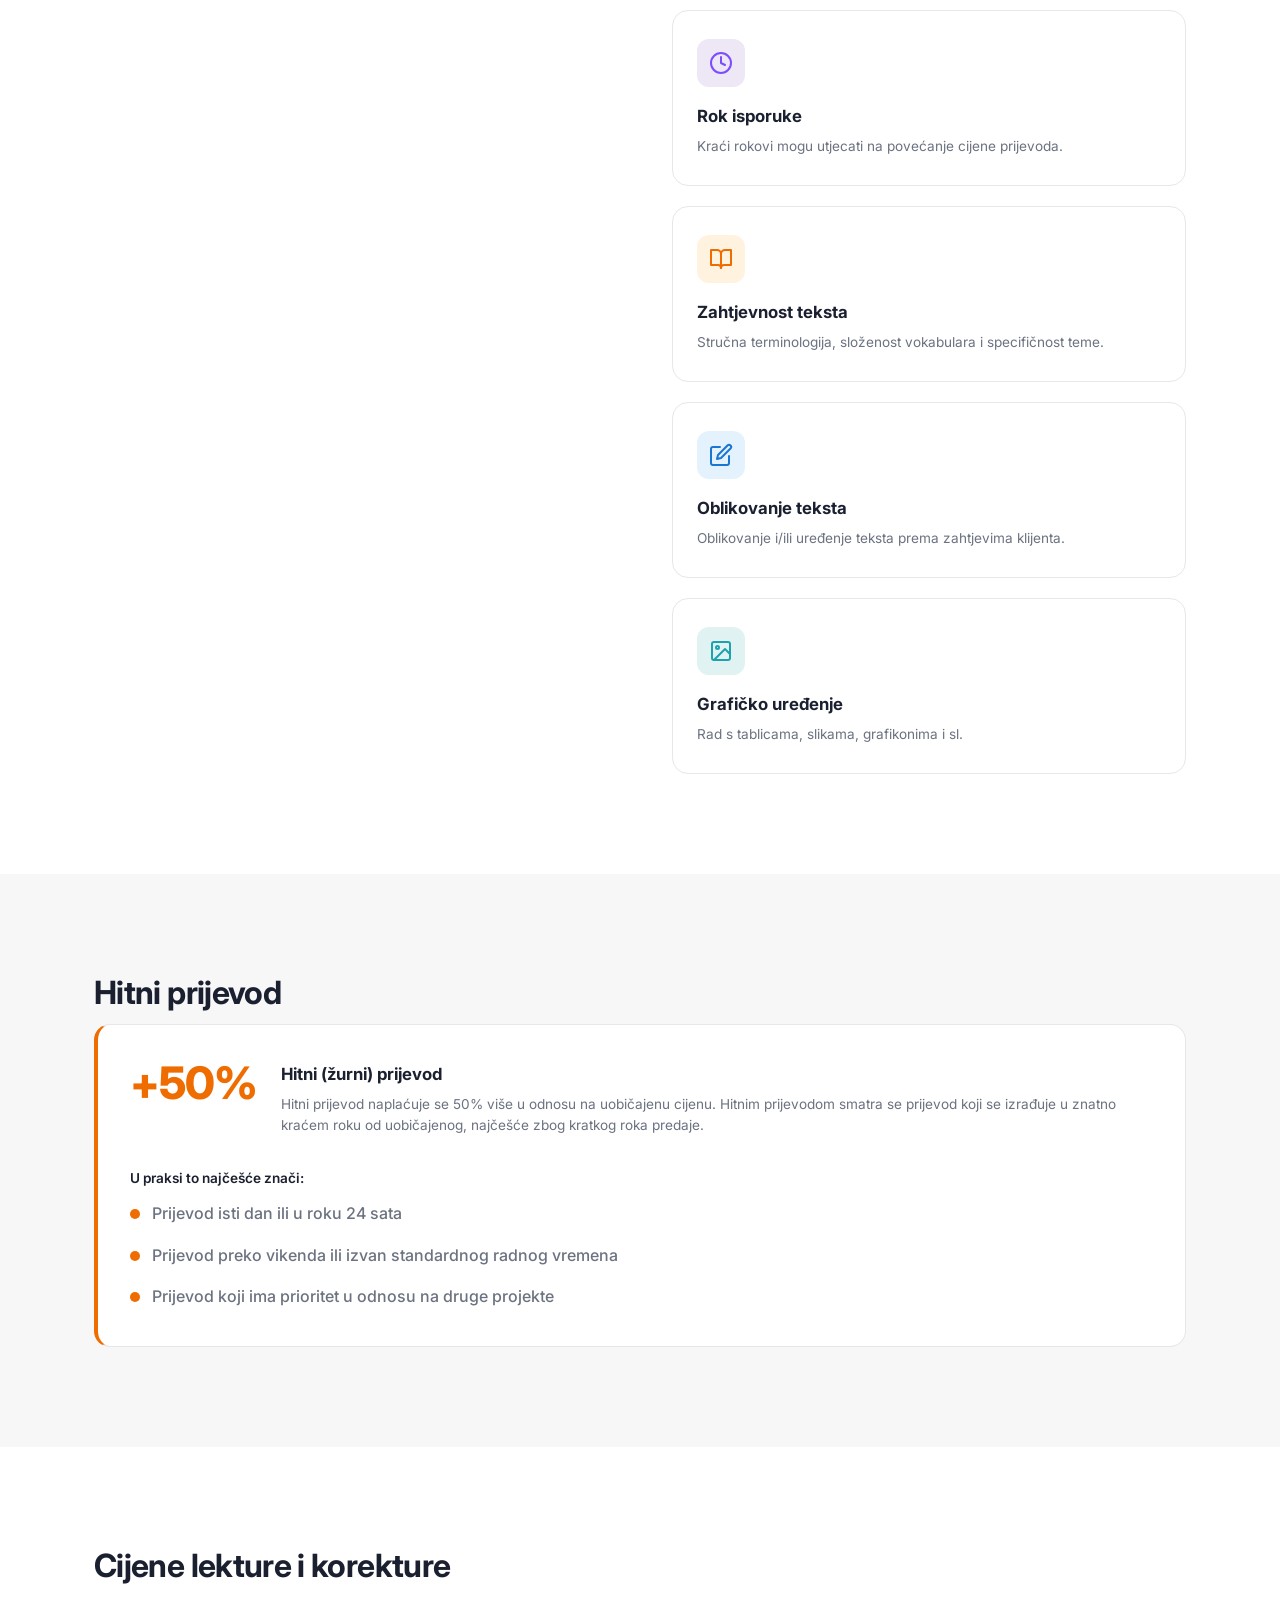
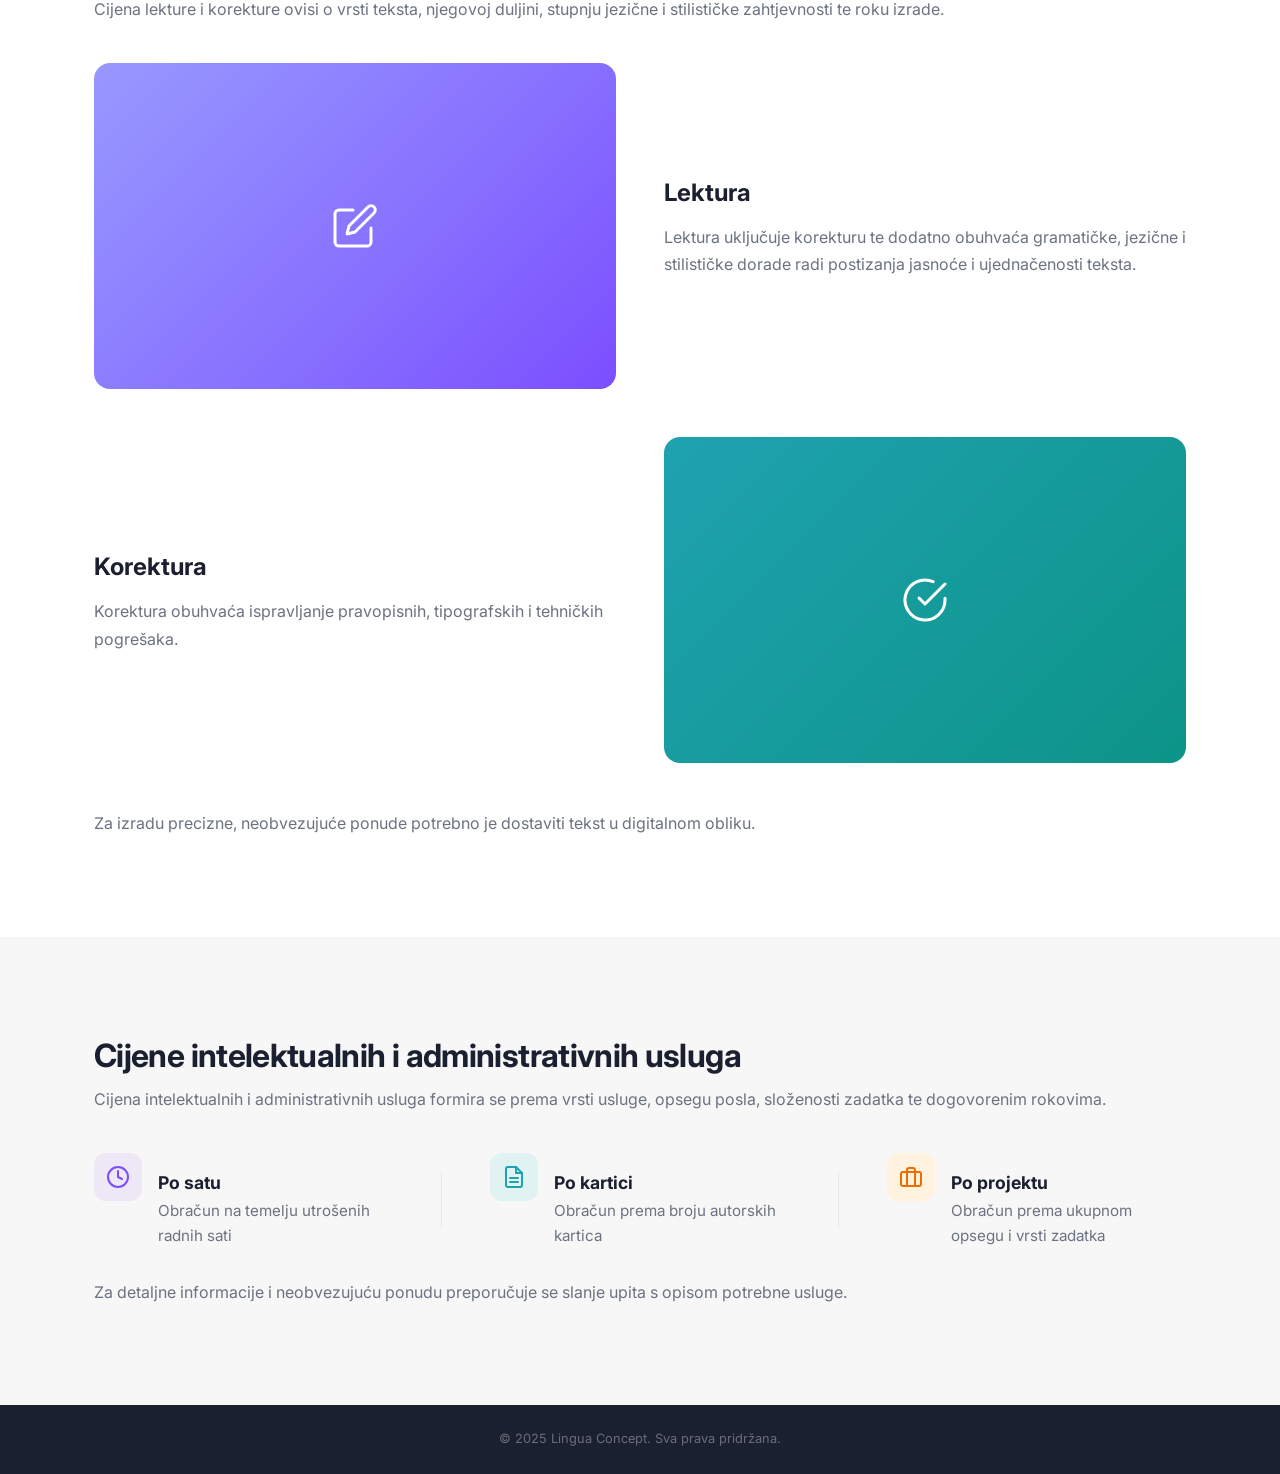
==== commit 8342bf45: "new pages" ====
--- a/cijenik.html
+++ b/cijenik.html
@@ -21,16 +21,13 @@
       </a>
 
       <ul class="nav__links" id="navLinks">
-        <li><a href="index.html#o-nama">O nama</a></li>
-        <li><a href="index.html#usluge">Usluge</a></li>
+        <li><a href="o-nama.html">O nama</a></li>
+        <li><a href="usluge.html">Usluge</a></li>
         <li><a href="cijenik.html">Cijenik</a></li>
         <li><a href="index.html#kontakt">Kontakt</a></li>
       </ul>
 
-      <div class="nav__actions">
-	  <!--
-        <a href="cijenik.html" class="btn btn--dark">Cijenik</a>-->
-      </div>
+      <div class="nav__actions"></div>
 
       <button class="nav__toggle" id="navToggle" aria-label="Toggle menu">
         <span></span><span></span><span></span>
@@ -38,53 +35,218 @@
     </nav>
   </header>
 
-  <!-- ===== CIJENIK / PRICING ===== -->
-  <section class="cijenik">
-    <div class="container">
-      <div class="section-header">
-        <h2 class="section-title" style="    font-weight: 600;" >Cijenik</h2>
-        <p class="section-desc">
-          Odaberite paket koji najbolje odgovara va&scaron;im potrebama.
-          Transparentne cijene bez skrivenih tro&scaron;kova.
-        </p>
-      </div>
-
-      <div class="cijenik__grid">
-        <div class="cijenik__card">
-          <div class="cijenik__icon cijenik__icon--1">
-            <svg width="36" height="36" viewBox="0 0 24 24" fill="none" stroke="currentColor" stroke-width="2" stroke-linecap="round" stroke-linejoin="round">
-              <path d="M4 19.5A2.5 2.5 0 0 1 6.5 17H20"></path>
-              <path d="M6.5 2H20v20H6.5A2.5 2.5 0 0 1 4 19.5v-15A2.5 2.5 0 0 1 6.5 2z"></path>
-            </svg>
-          </div>
-          <h3>Osnovni</h3>
-          <p>Idealno za manje projekte i pojedince koji trebaju brze i pouzdane usluge prijevoda.</p>
-          <a href="#" class="link-arrow">Saznaj vi&scaron;e →</a>
-        </div>
-
-        <div class="cijenik__card">
-          <div class="cijenik__icon cijenik__icon--2">
-            <svg width="36" height="36" viewBox="0 0 24 24" fill="none" stroke="currentColor" stroke-width="2" stroke-linecap="round" stroke-linejoin="round">
-              <polygon points="12 2 15.09 8.26 22 9.27 17 14.14 18.18 21.02 12 17.77 5.82 21.02 7 14.14 2 9.27 8.91 8.26 12 2"></polygon>
-            </svg>
-          </div>
-          <h3>Profesionalni</h3>
-          <p>Za tvrtke i organizacije koje zahtijevaju redovite prijevode s garancijom kvalitete.</p>
-          <a href="#" class="link-arrow">Saznaj vi&scaron;e →</a>
-        </div>
-
-        <div class="cijenik__card">
-          <div class="cijenik__icon cijenik__icon--3">
-            <svg width="36" height="36" viewBox="0 0 24 24" fill="none" stroke="currentColor" stroke-width="2" stroke-linecap="round" stroke-linejoin="round">
-              <circle cx="12" cy="8" r="7"></circle>
-              <polyline points="8.21 13.89 7 23 12 20 17 23 15.79 13.88"></polyline>
-            </svg>
-          </div>
-          <h3>Premium</h3>
-          <p>Kompletno rje&scaron;enje za zahtjevne klijente s prioritetnom podr&scaron;kom i najkra&cacute;im rokovima.</p>
-          <a href="#" class="link-arrow">Saznaj vi&scaron;e →</a>
-        </div>
-      </div>
+  <!-- ===== HERO ===== -->
+  <section class="usluge-hero">
+    <div class="container">
+      <h1 class="usluge-hero__title">Cijene usluga</h1>
+      <p class="usluge-hero__desc">
+        Transparentno formiranje cijena bez skrivenih troškova. Saznajte kako obračunavamo prijevode, lekturu i ostale usluge.
+      </p>
+    </div>
+  </section>
+
+  <!-- ===== OBRAČUN PRIJEVODA ===== -->
+  <section class="usluge-section">
+    <div class="container">
+      <h2 class="usluge-section__title">Obračun prijevoda</h2>
+      <p class="usluge-section__subtitle">Osnova za obračun pisanog prijevoda je autorska kartica.</p>
+      <div class="usluge-grid usluge-grid--2">
+        <div class="usluge-card">
+          <span class="usluge-card__icon usluge-card__icon--teal">
+            <svg width="24" height="24" viewBox="0 0 24 24" fill="none" stroke="currentColor" stroke-width="2" stroke-linecap="round" stroke-linejoin="round"><path d="M14 2H6a2 2 0 0 0-2 2v16a2 2 0 0 0 2 2h12a2 2 0 0 0 2-2V8z"/><polyline points="14 2 14 8 20 8"/><line x1="16" y1="13" x2="8" y2="13"/><line x1="16" y1="17" x2="8" y2="17"/></svg>
+          </span>
+          <h3 class="usluge-card__title">Autorska kartica</h3>
+          <p class="usluge-card__desc">1 autorska kartica = 1500 znakova s prazninama</p>
+        </div>
+        <div class="usluge-card">
+          <span class="usluge-card__icon usluge-card__icon--purple">
+            <svg width="24" height="24" viewBox="0 0 24 24" fill="none" stroke="currentColor" stroke-width="2" stroke-linecap="round" stroke-linejoin="round"><rect x="1" y="4" width="22" height="16" rx="2" ry="2"/><line x1="1" y1="10" x2="23" y2="10"/></svg>
+          </span>
+          <h3 class="usluge-card__title">Obračunska pravila</h3>
+          <p class="usluge-card__desc">Najmanja obračunska jedinica je 1 kartica. Za tekstove veće od 1, a manje od 2 kartice, količina se zaokružuje na ½ kartice.</p>
+        </div>
+      </div>
+    </div>
+  </section>
+
+  <!-- ===== NORMA PREVOĐENJA ===== -->
+  <section class="usluge-section usluge-section--alt">
+    <div class="container">
+      <h2 class="usluge-section__title">Norma prevođenja</h2>
+      <p class="usluge-section__subtitle">Uobičajena dnevna norma prevođenja ovisi o smjeru prijevoda.</p>
+      <div class="cijenik-norms">
+        <div class="cijenik-norms__row">
+          <span class="cijenik-norms__number cijenik-norms__number--teal">6</span>
+          <div class="cijenik-norms__text">
+            <span class="cijenik-norms__label">kartica dnevno</span>
+            <span class="cijenik-norms__dir">Strani jezik → hrvatski</span>
+          </div>
+        </div>
+        <div class="cijenik-norms__separator"></div>
+        <div class="cijenik-norms__row">
+          <span class="cijenik-norms__number cijenik-norms__number--purple">5</span>
+          <div class="cijenik-norms__text">
+            <span class="cijenik-norms__label">kartica dnevno</span>
+            <span class="cijenik-norms__dir">Hrvatski → strani jezik</span>
+          </div>
+        </div>
+      </div>
+    </div>
+  </section>
+
+  <!-- ===== FAKTORI KOJI UTJEČU NA CIJENU ===== -->
+  <section class="usluge-section cijenik-factors">
+    <div class="container">
+      <div class="cijenik-factors__layout">
+        <div class="cijenik-factors__left">
+          <h2 class="usluge-section__title">Faktori koji utječu na cijenu</h2>
+          <p class="usluge-section__subtitle" style="margin-bottom: 0;">Na konačnu cijenu prijevoda utječu sljedeći faktori — od jezične kombinacije i složenosti teksta do rokova isporuke i posebnih zahtjeva za oblikovanje.</p>
+        </div>
+        <div class="cijenik-factors__right">
+          <div class="usluge-card">
+            <span class="usluge-card__icon usluge-card__icon--teal">
+              <svg width="24" height="24" viewBox="0 0 24 24" fill="none" stroke="currentColor" stroke-width="2" stroke-linecap="round" stroke-linejoin="round"><circle cx="12" cy="12" r="10"/><line x1="2" y1="12" x2="22" y2="12"/><path d="M12 2a15.3 15.3 0 0 1 4 10 15.3 15.3 0 0 1-4 10 15.3 15.3 0 0 1-4-10 15.3 15.3 0 0 1 4-10z"/></svg>
+            </span>
+            <h3 class="usluge-card__title">Jezična kombinacija</h3>
+            <p class="usluge-card__desc">Npr. prijevod s mađarskog na hrvatski u pravilu je skuplji od prijevoda sa srpskog na hrvatski.</p>
+          </div>
+          <div class="usluge-card">
+            <span class="usluge-card__icon usluge-card__icon--purple">
+              <svg width="24" height="24" viewBox="0 0 24 24" fill="none" stroke="currentColor" stroke-width="2" stroke-linecap="round" stroke-linejoin="round"><circle cx="12" cy="12" r="10"/><polyline points="12 6 12 12 16 14"/></svg>
+            </span>
+            <h3 class="usluge-card__title">Rok isporuke</h3>
+            <p class="usluge-card__desc">Kraći rokovi mogu utjecati na povećanje cijene prijevoda.</p>
+          </div>
+          <div class="usluge-card">
+            <span class="usluge-card__icon usluge-card__icon--orange">
+              <svg width="24" height="24" viewBox="0 0 24 24" fill="none" stroke="currentColor" stroke-width="2" stroke-linecap="round" stroke-linejoin="round"><path d="M2 3h6a4 4 0 0 1 4 4v14a3 3 0 0 0-3-3H2z"/><path d="M22 3h-6a4 4 0 0 0-4 4v14a3 3 0 0 1 3-3h7z"/></svg>
+            </span>
+            <h3 class="usluge-card__title">Zahtjevnost teksta</h3>
+            <p class="usluge-card__desc">Stručna terminologija, složenost vokabulara i specifičnost teme.</p>
+          </div>
+          <div class="usluge-card">
+            <span class="usluge-card__icon usluge-card__icon--blue">
+              <svg width="24" height="24" viewBox="0 0 24 24" fill="none" stroke="currentColor" stroke-width="2" stroke-linecap="round" stroke-linejoin="round"><path d="M11 4H4a2 2 0 0 0-2 2v14a2 2 0 0 0 2 2h14a2 2 0 0 0 2-2v-7"/><path d="M18.5 2.5a2.121 2.121 0 0 1 3 3L12 15l-4 1 1-4 9.5-9.5z"/></svg>
+            </span>
+            <h3 class="usluge-card__title">Oblikovanje teksta</h3>
+            <p class="usluge-card__desc">Oblikovanje i/ili uređenje teksta prema zahtjevima klijenta.</p>
+          </div>
+          <div class="usluge-card">
+            <span class="usluge-card__icon usluge-card__icon--teal">
+              <svg width="24" height="24" viewBox="0 0 24 24" fill="none" stroke="currentColor" stroke-width="2" stroke-linecap="round" stroke-linejoin="round"><rect x="3" y="3" width="18" height="18" rx="2" ry="2"/><circle cx="8.5" cy="8.5" r="1.5"/><polyline points="21 15 16 10 5 21"/></svg>
+            </span>
+            <h3 class="usluge-card__title">Grafičko uređenje</h3>
+            <p class="usluge-card__desc">Rad s tablicama, slikama, grafikonima i sl.</p>
+          </div>
+        </div>
+      </div>
+    </div>
+  </section>
+
+  <!-- ===== HITNI PRIJEVOD ===== -->
+  <section class="usluge-section usluge-section--alt">
+    <div class="container">
+      <h2 class="usluge-section__title">Hitni prijevod</h2>
+      <div class="cijenik-highlight">
+        <div class="cijenik-highlight__header">
+          <span class="cijenik-stat cijenik-stat--accent">+50%</span>
+          <div>
+            <h3 class="usluge-card__title">Hitni (žurni) prijevod</h3>
+            <p class="usluge-card__desc">Hitni prijevod naplaćuje se 50% više u odnosu na uobičajenu cijenu. Hitnim prijevodom smatra se prijevod koji se izrađuje u znatno kraćem roku od uobičajenog, najčešće zbog kratkog roka predaje.</p>
+          </div>
+        </div>
+        <div class="cijenik-highlight__list">
+          <p class="usluge-card__desc" style="font-weight: 600; color: var(--text-heading); margin-bottom: 12px;">U praksi to najčešće znači:</p>
+          <ul class="about-services__list">
+            <li class="about-services__item">
+              <span class="about-services__dot about-services__dot--orange"></span>
+              Prijevod isti dan ili u roku 24 sata
+            </li>
+            <li class="about-services__item">
+              <span class="about-services__dot about-services__dot--orange"></span>
+              Prijevod preko vikenda ili izvan standardnog radnog vremena
+            </li>
+            <li class="about-services__item">
+              <span class="about-services__dot about-services__dot--orange"></span>
+              Prijevod koji ima prioritet u odnosu na druge projekte
+            </li>
+          </ul>
+        </div>
+      </div>
+    </div>
+  </section>
+
+  <!-- ===== CIJENE LEKTURE I KOREKTURE ===== -->
+  <section class="usluge-section">
+    <div class="container">
+      <h2 class="usluge-section__title">Cijene lekture i korekture</h2>
+      <p class="usluge-section__subtitle">Cijena lekture i korekture ovisi o vrsti teksta, njegovoj duljini, stupnju jezične i stilističke zahtjevnosti te roku izrade.</p>
+
+      <div class="cijenik-zigzag">
+        <!-- Lektura: image left, text right -->
+        <div class="cijenik-zigzag__item">
+          <div class="cijenik-zigzag__image cijenik-zigzag__image--purple">
+            <svg width="48" height="48" viewBox="0 0 24 24" fill="none" stroke="currentColor" stroke-width="1.5" stroke-linecap="round" stroke-linejoin="round"><path d="M11 4H4a2 2 0 0 0-2 2v14a2 2 0 0 0 2 2h14a2 2 0 0 0 2-2v-7"/><path d="M18.5 2.5a2.121 2.121 0 0 1 3 3L12 15l-4 1 1-4 9.5-9.5z"/></svg>
+          </div>
+          <div class="cijenik-zigzag__text">
+            <h3 class="cijenik-zigzag__title">Lektura</h3>
+            <p class="cijenik-zigzag__desc">Lektura uključuje korekturu te dodatno obuhvaća gramatičke, jezične i stilističke dorade radi postizanja jasnoće i ujednačenosti teksta.</p>
+          </div>
+        </div>
+
+        <!-- Korektura: text left, image right -->
+        <div class="cijenik-zigzag__item cijenik-zigzag__item--reverse">
+          <div class="cijenik-zigzag__image cijenik-zigzag__image--teal">
+            <svg width="48" height="48" viewBox="0 0 24 24" fill="none" stroke="currentColor" stroke-width="1.5" stroke-linecap="round" stroke-linejoin="round"><path d="M22 11.08V12a10 10 0 1 1-5.93-9.14"/><polyline points="22 4 12 14.01 9 11.01"/></svg>
+          </div>
+          <div class="cijenik-zigzag__text">
+            <h3 class="cijenik-zigzag__title">Korektura</h3>
+            <p class="cijenik-zigzag__desc">Korektura obuhvaća ispravljanje pravopisnih, tipografskih i tehničkih pogrešaka.</p>
+          </div>
+        </div>
+      </div>
+
+      <p class="usluge-section__subtitle" style="margin-top: 48px; margin-bottom: 0;">Za izradu precizne, neobvezujuće ponude potrebno je dostaviti tekst u digitalnom obliku.</p>
+    </div>
+  </section>
+
+  <!-- ===== CIJENE INTELEKTUALNIH USLUGA ===== -->
+  <section class="usluge-section usluge-section--alt">
+    <div class="container">
+      <h2 class="usluge-section__title">Cijene intelektualnih i administrativnih usluga</h2>
+      <p class="usluge-section__subtitle">Cijena intelektualnih i administrativnih usluga formira se prema vrsti usluge, opsegu posla, složenosti zadatka te dogovorenim rokovima.</p>
+      <div class="cijenik-norms cijenik-norms--3">
+        <div class="cijenik-norms__row">
+          <span class="cijenik-norms__icon cijenik-norms__icon--purple">
+            <svg width="24" height="24" viewBox="0 0 24 24" fill="none" stroke="currentColor" stroke-width="2" stroke-linecap="round" stroke-linejoin="round"><circle cx="12" cy="12" r="10"/><polyline points="12 6 12 12 16 14"/></svg>
+          </span>
+          <div class="cijenik-norms__text">
+            <span class="cijenik-norms__label">Po satu</span>
+            <span class="cijenik-norms__dir">Obračun na temelju utrošenih radnih sati</span>
+          </div>
+        </div>
+        <div class="cijenik-norms__separator"></div>
+        <div class="cijenik-norms__row">
+          <span class="cijenik-norms__icon cijenik-norms__icon--teal">
+            <svg width="24" height="24" viewBox="0 0 24 24" fill="none" stroke="currentColor" stroke-width="2" stroke-linecap="round" stroke-linejoin="round"><path d="M14 2H6a2 2 0 0 0-2 2v16a2 2 0 0 0 2 2h12a2 2 0 0 0 2-2V8z"/><polyline points="14 2 14 8 20 8"/><line x1="16" y1="13" x2="8" y2="13"/><line x1="16" y1="17" x2="8" y2="17"/></svg>
+          </span>
+          <div class="cijenik-norms__text">
+            <span class="cijenik-norms__label">Po kartici</span>
+            <span class="cijenik-norms__dir">Obračun prema broju autorskih kartica</span>
+          </div>
+        </div>
+        <div class="cijenik-norms__separator"></div>
+        <div class="cijenik-norms__row">
+          <span class="cijenik-norms__icon cijenik-norms__icon--orange">
+            <svg width="24" height="24" viewBox="0 0 24 24" fill="none" stroke="currentColor" stroke-width="2" stroke-linecap="round" stroke-linejoin="round"><rect x="2" y="7" width="20" height="14" rx="2" ry="2"/><path d="M16 21V5a2 2 0 0 0-2-2h-4a2 2 0 0 0-2 2v16"/></svg>
+          </span>
+          <div class="cijenik-norms__text">
+            <span class="cijenik-norms__label">Po projektu</span>
+            <span class="cijenik-norms__dir">Obračun prema ukupnom opsegu i vrsti zadatka</span>
+          </div>
+        </div>
+      </div>
+      <p class="usluge-section__subtitle" style="margin-top: 32px; margin-bottom: 0;">Za detaljne informacije i neobvezujuću ponudu preporučuje se slanje upita s opisom potrebne usluge.</p>
     </div>
   </section>
 
@@ -92,7 +254,7 @@
   <footer class="footer">
     <div class="container">
       <div class="footer__bottom">
-        <p>&copy; 2025 Lingua Concept. Sva prava pridr&zcaron;ana.</p>
+        <p>&copy; 2025 Lingua Concept. Sva prava pridržana.</p>
       </div>
     </div>
   </footer>
--- a/styles.css
+++ b/styles.css
@@ -1,6 +1,5 @@
 /* =============================================
-   AAVE CLONE – LEARNING PROJECT
-   Light theme matching aave.com (2024 rebrand)
+   LINGUA CONCEPT – Styles
    ============================================= */
 
 /* --- Reset & Custom Properties --- */
@@ -413,198 +412,6 @@
   flex-shrink: 0;
 }
 
-/* --- Phone Mockups --- */
-.hero__phones {
-  display: flex;
-  align-items: flex-end;
-  justify-content: center;
-  gap: 0;
-  position: relative;
-  max-width: 820px;
-  margin: 0 auto;
-}
-
-.hero__phone {
-  position: relative;
-}
-
-.hero__phone--left {
-  z-index: 1;
-  margin-right: -40px;
-  transform: scale(0.88);
-  transform-origin: bottom right;
-}
-
-.hero__phone--center {
-  z-index: 3;
-}
-
-.hero__phone--right {
-  z-index: 1;
-  margin-left: -40px;
-  transform: scale(0.88);
-  transform-origin: bottom left;
-}
-
-.phone-frame {
-  width: 240px;
-  background: #1a1a2e;
-  border-radius: 32px;
-  padding: 8px;
-  box-shadow: 0 20px 60px rgba(0, 0, 0, 0.15);
-}
-
-.phone-frame--large {
-  width: 280px;
-}
-
-.phone-screen {
-  border-radius: 24px;
-  overflow: hidden;
-  min-height: 380px;
-}
-
-.phone-screen--light {
-  background: #f5f5f5;
-  color: var(--text-heading);
-}
-
-.phone-screen--dark {
-  background: #1a1a2e;
-  color: #fff;
-}
-
-.phone-header {
-  display: flex;
-  align-items: center;
-  justify-content: space-between;
-  padding: 12px 20px 8px;
-  font-size: 0.72rem;
-  font-weight: 600;
-}
-
-.phone-notch {
-  width: 80px;
-  height: 22px;
-  background: #1a1a2e;
-  border-radius: 20px;
-}
-
-.phone-screen--light .phone-notch {
-  background: #333;
-}
-
-.phone-body {
-  padding: 20px;
-}
-
-.phone-earning {
-  font-size: 0.75rem;
-  color: var(--text-body);
-  margin-bottom: 16px;
-}
-
-.phone-label {
-  font-size: 0.85rem;
-  font-weight: 600;
-  color: var(--text-heading);
-  margin-bottom: 8px;
-}
-
-.phone-big-number {
-  font-size: 2.8rem;
-  font-weight: 800;
-  color: var(--text-heading);
-  margin-bottom: 4px;
-  letter-spacing: -0.02em;
-}
-
-.phone-sub {
-  font-size: 0.72rem;
-  color: var(--text-body);
-}
-
-.phone-balance {
-  font-size: 2.4rem;
-  font-weight: 800;
-  color: var(--text-heading);
-  letter-spacing: -0.02em;
-  margin-bottom: 6px;
-}
-
-.phone-cents {
-  font-size: 1.4rem;
-  font-weight: 600;
-}
-
-.phone-earned {
-  font-size: 0.75rem;
-  color: #22c55e;
-  margin-bottom: 16px;
-  display: flex;
-  align-items: center;
-  gap: 4px;
-}
-
-.phone-dot {
-  width: 6px;
-  height: 6px;
-  border-radius: 50%;
-  background: #22c55e;
-  display: inline-block;
-}
-
-.phone-muted {
-  color: var(--text-muted);
-}
-
-.phone-actions {
-  display: flex;
-  flex-direction: column;
-  gap: 8px;
-  margin-bottom: 16px;
-}
-
-.phone-action-item {
-  display: flex;
-  align-items: center;
-  gap: 8px;
-  font-size: 0.72rem;
-  color: var(--text-heading);
-  background: #fff;
-  padding: 10px 14px;
-  border-radius: 12px;
-}
-
-.phone-action-icon {
-  width: 20px;
-  height: 20px;
-  border-radius: 50%;
-  display: inline-block;
-}
-
-.phone-action-icon--green {
-  background: #22c55e;
-}
-
-.phone-action-icon--blue {
-  background: #3b82f6;
-}
-
-.phone-chart {
-  display: flex;
-  align-items: flex-end;
-  gap: 6px;
-  height: 80px;
-  padding-top: 8px;
-}
-
-.chart-bar {
-  flex: 1;
-  background: linear-gradient(to top, #c4b5fd, #8b5cf6);
-  border-radius: 4px 4px 0 0;
-  min-height: 10px;
-}
 
 /* =============================================
    BUILDERS / TESTIMONIALS
@@ -884,255 +691,6 @@
   }
 }
 
-/* =============================================
-   ABOUT / SUPPLY & BORROW
-   ============================================= */
-.about {
-  padding: var(--section-padding) 0;
-}
-
-.about__grid {
-  display: grid;
-  grid-template-columns: repeat(2, 1fr);
-  gap: 20px;
-}
-
-.about__card {
-  background: var(--bg-secondary);
-  border: 1px solid var(--border-color);
-  border-radius: var(--radius-lg);
-  padding: 40px 36px;
-  transition: var(--transition);
-}
-
-.about__card:hover {
-  border-color: var(--border-color-hover);
-  box-shadow: 0 4px 16px rgba(0, 0, 0, 0.04);
-  transform: translateY(-2px);
-}
-
-.about__icon {
-  width: 56px;
-  height: 56px;
-  border-radius: 14px;
-  display: flex;
-  align-items: center;
-  justify-content: center;
-  margin-bottom: 20px;
-}
-
-.about__icon--supply {
-  background: #e0f2f1;
-  color: var(--accent-teal);
-}
-
-.about__icon--borrow {
-  background: #ede7f6;
-  color: var(--accent-purple);
-}
-
-.about__card h3 {
-  font-size: 1.3rem;
-  font-weight: 700;
-  margin-bottom: 10px;
-  color: var(--text-heading);
-}
-
-.about__card p {
-  color: var(--text-body);
-  margin-bottom: 20px;
-  line-height: 1.65;
-  font-size: 0.95rem;
-}
-
-/* =============================================
-   STATS
-   ============================================= */
-.stats {
-  padding: 72px 0;
-  background: var(--bg-secondary);
-  border-top: 1px solid var(--border-color);
-  border-bottom: 1px solid var(--border-color);
-}
-
-.stats__grid {
-  display: grid;
-  grid-template-columns: repeat(4, 1fr);
-  gap: 32px;
-}
-
-.stat-card {
-  text-align: center;
-  padding: 20px;
-}
-
-.stat-card__value {
-  display: block;
-  font-size: clamp(2rem, 3.5vw, 2.6rem);
-  font-weight: 800;
-  color: var(--text-heading);
-  margin-bottom: 6px;
-  letter-spacing: -0.02em;
-}
-
-.stat-card__label {
-  font-size: 0.82rem;
-  color: var(--text-muted);
-  line-height: 1.4;
-}
-
-/* =============================================
-   FEATURES
-   ============================================= */
-.features {
-  padding: var(--section-padding) 0;
-}
-
-.features__grid {
-  display: grid;
-  grid-template-columns: repeat(4, 1fr);
-  gap: 20px;
-}
-
-.feature-card {
-  background: var(--bg-secondary);
-  border: 1px solid var(--border-color);
-  border-radius: var(--radius-lg);
-  padding: 32px 24px;
-  transition: var(--transition);
-}
-
-.feature-card:hover {
-  border-color: var(--border-color-hover);
-  box-shadow: 0 4px 16px rgba(0, 0, 0, 0.04);
-  transform: translateY(-3px);
-}
-
-.feature-card__icon {
-  width: 48px;
-  height: 48px;
-  border-radius: 12px;
-  display: flex;
-  align-items: center;
-  justify-content: center;
-  margin-bottom: 18px;
-}
-
-.feature-card__icon--earn {
-  background: #e0f2f1;
-  color: var(--accent-teal);
-}
-
-.feature-card__icon--swap {
-  background: #ede7f6;
-  color: var(--accent-purple);
-}
-
-.feature-card__icon--save {
-  background: #e8f5e9;
-  color: #43a047;
-}
-
-.feature-card__icon--health {
-  background: #fff3e0;
-  color: #ef6c00;
-}
-
-.feature-card h3 {
-  font-size: 1.05rem;
-  font-weight: 700;
-  margin-bottom: 8px;
-  color: var(--text-heading);
-}
-
-.feature-card p {
-  font-size: 0.87rem;
-  color: var(--text-body);
-  line-height: 1.6;
-}
-
-/* =============================================
-   SECURITY
-   ============================================= */
-.security {
-  padding: var(--section-padding) 0;
-  background: var(--bg-secondary);
-}
-
-.security__grid {
-  display: grid;
-  grid-template-columns: repeat(4, 1fr);
-  gap: 20px;
-}
-
-.security-card {
-  padding: 32px 24px;
-  border-radius: var(--radius-lg);
-  background: var(--bg-card);
-  border: 1px solid var(--border-color);
-  transition: var(--transition);
-}
-
-.security-card:hover {
-  border-color: var(--border-color-hover);
-  box-shadow: 0 4px 16px rgba(0, 0, 0, 0.04);
-  transform: translateY(-2px);
-}
-
-.security-card__number {
-  font-size: 2rem;
-  font-weight: 800;
-  color: var(--accent-purple);
-  margin-bottom: 14px;
-  line-height: 1;
-}
-
-.security-card h3 {
-  font-size: 1rem;
-  font-weight: 700;
-  margin-bottom: 8px;
-  color: var(--text-heading);
-}
-
-.security-card p {
-  font-size: 0.87rem;
-  color: var(--text-body);
-  line-height: 1.6;
-}
-
-/* =============================================
-   ECOSYSTEM
-   ============================================= */
-.ecosystem {
-  padding: var(--section-padding) 0;
-}
-
-.ecosystem__logos {
-  display: grid;
-  grid-template-columns: repeat(4, 1fr);
-  gap: 14px;
-}
-
-.eco-logo {
-  display: flex;
-  align-items: center;
-  justify-content: center;
-  padding: 28px 20px;
-  background: var(--bg-secondary);
-  border: 1px solid var(--border-color);
-  border-radius: var(--radius);
-  font-weight: 600;
-  font-size: 0.95rem;
-  color: var(--text-body);
-  transition: var(--transition);
-}
-
-.eco-logo:hover {
-  border-color: var(--border-color-hover);
-  color: var(--text-heading);
-  background: #fff;
-  transform: translateY(-2px);
-}
 
 /* =============================================
    GOVERNANCE
@@ -1191,130 +749,6 @@
   to { transform: rotate(360deg); }
 }
 
-/* =============================================
-   FAQ
-   ============================================= */
-.faq {
-  padding: var(--section-padding) 0;
-}
-
-.faq__list {
-  max-width: 720px;
-  margin: 0 auto;
-  display: flex;
-  flex-direction: column;
-  gap: 8px;
-}
-
-.faq__item {
-  border: 1px solid var(--border-color);
-  border-radius: var(--radius);
-  overflow: hidden;
-  transition: var(--transition);
-}
-
-.faq__item.active {
-  border-color: var(--border-color-hover);
-}
-
-.faq__question {
-  width: 100%;
-  display: flex;
-  align-items: center;
-  justify-content: space-between;
-  padding: 18px 22px;
-  background: var(--bg-card);
-  border: none;
-  color: var(--text-heading);
-  font-size: 0.95rem;
-  font-weight: 600;
-  cursor: pointer;
-  font-family: inherit;
-  text-align: left;
-  transition: var(--transition);
-}
-
-.faq__question:hover {
-  background: var(--bg-secondary);
-}
-
-.faq__question svg {
-  flex-shrink: 0;
-  transition: transform 0.3s ease;
-  color: var(--text-muted);
-}
-
-.faq__item.active .faq__question svg {
-  transform: rotate(180deg);
-}
-
-.faq__answer {
-  max-height: 0;
-  overflow: hidden;
-  transition: max-height 0.35s ease;
-}
-
-.faq__answer p {
-  padding: 0 22px 18px;
-  color: var(--text-body);
-  font-size: 0.9rem;
-  line-height: 1.7;
-}
-
-/* =============================================
-   NEWSLETTER
-   ============================================= */
-.newsletter {
-  padding: 72px 0;
-  background: var(--bg-secondary);
-  border-top: 1px solid var(--border-color);
-}
-
-.newsletter__inner {
-  text-align: center;
-}
-
-.newsletter__inner h2 {
-  font-size: 1.75rem;
-  font-weight: 700;
-  margin-bottom: 8px;
-  color: var(--text-heading);
-}
-
-.newsletter__inner p {
-  color: var(--text-body);
-  margin-bottom: 28px;
-  font-size: 0.95rem;
-}
-
-.newsletter__form {
-  display: flex;
-  gap: 10px;
-  max-width: 420px;
-  margin: 0 auto;
-}
-
-.newsletter__input {
-  flex: 1;
-  padding: 12px 18px;
-  border-radius: 50px;
-  border: 1px solid var(--border-color);
-  background: #fff;
-  color: var(--text-heading);
-  font-size: 0.9rem;
-  font-family: inherit;
-  outline: none;
-  transition: var(--transition);
-}
-
-.newsletter__input:focus {
-  border-color: var(--accent-purple);
-  box-shadow: 0 0 0 3px rgba(155, 142, 196, 0.15);
-}
-
-.newsletter__input::placeholder {
-  color: var(--text-muted);
-}
 
 /* =============================================
    FOOTER
@@ -1325,48 +759,6 @@
   color: #fff;
 }
 
-.footer__grid {
-  display: grid;
-  grid-template-columns: 2fr 1fr 1fr 1fr 1fr;
-  gap: 40px;
-  margin-bottom: 56px;
-}
-
-.footer__brand .nav__logo {
-  margin-bottom: 14px;
-}
-
-.footer__disclaimer {
-  font-size: 0.82rem;
-  color: rgba(255, 255, 255, 0.45);
-  line-height: 1.6;
-  max-width: 260px;
-}
-
-.footer__col h4 {
-  font-size: 0.8rem;
-  font-weight: 600;
-  text-transform: uppercase;
-  letter-spacing: 0.08em;
-  color: rgba(255, 255, 255, 0.5);
-  margin-bottom: 18px;
-}
-
-.footer__col ul {
-  display: flex;
-  flex-direction: column;
-  gap: 11px;
-}
-
-.footer__col a {
-  font-size: 0.88rem;
-  color: rgba(255, 255, 255, 0.65);
-  transition: var(--transition);
-}
-
-.footer__col a:hover {
-  color: #fff;
-}
 
 .footer__bottom {
   display: flex;
@@ -1401,12 +793,6 @@
     --section-padding: 72px;
   }
 
-  .features__grid,
-  .stats__grid,
-  .security__grid {
-    grid-template-columns: repeat(2, 1fr);
-  }
-
   .builders__grid {
     grid-template-columns: repeat(2, 1fr);
   }
@@ -1415,19 +801,6 @@
     grid-column: 1 / -1;
     max-width: 50%;
     margin: 0 auto;
-  }
-
-  .footer__grid {
-    grid-template-columns: 1fr 1fr 1fr;
-    gap: 28px;
-  }
-
-  .footer__brand {
-    grid-column: 1 / -1;
-  }
-
-  .hero__phones {
-    max-width: 700px;
   }
 }
 
@@ -1472,36 +845,12 @@
     font-size: clamp(2rem, 7vw, 3rem);
   }
 
-  .hero__phones {
-    max-width: 100%;
-  }
-
-  .hero__phone--left,
-  .hero__phone--right {
-    display: none;
-  }
-
-  .about__grid {
-    grid-template-columns: 1fr;
-  }
-
-  .features__grid,
-  .security__grid,
-  .ecosystem__logos {
-    grid-template-columns: 1fr 1fr;
-  }
-
   .builders__grid {
     grid-template-columns: 1fr;
   }
 
   .builders__grid .builder-card:last-child {
     max-width: 100%;
-  }
-
-  .stats__grid {
-    grid-template-columns: 1fr 1fr;
-    gap: 20px;
   }
 
   .governance__inner {
@@ -1513,43 +862,1258 @@
   .governance__text .section-desc {
     text-align: center;
   }
-
-  .newsletter__form {
+}
+
+
+/* =============================================
+   ABOUT PAGE
+   ============================================= */
+.about-hero {
+  padding: 160px 0 var(--section-padding);
+  background: var(--bg-primary);
+}
+
+.about-hero__visual {
+  width: 100%;
+  height: 340px;
+  border-radius: var(--radius-lg);
+  background: linear-gradient(135deg, var(--accent-purple) 0%, var(--accent-teal) 100%);
+  margin-bottom: 48px;
+}
+
+.about-hero__heading {
+  font-size: clamp(2.2rem, 5vw, 3.2rem);
+  font-weight: 700;
+  letter-spacing: -0.02em;
+  line-height: 1.15;
+  margin-bottom: 48px;
+  color: var(--text-heading);
+}
+
+.about-hero__columns {
+  display: grid;
+  grid-template-columns: 1fr 1.4fr;
+  gap: 64px;
+  align-items: start;
+}
+
+.about-hero__bold-text {
+  font-size: clamp(1.1rem, 2vw, 1.35rem);
+  font-weight: 700;
+  color: var(--text-heading);
+  line-height: 1.45;
+}
+
+.about-hero__body-text {
+  font-size: 1rem;
+  color: var(--text-body);
+  line-height: 1.7;
+  margin-bottom: 16px;
+}
+
+.about-hero__body-text:last-child {
+  margin-bottom: 0;
+}
+
+/* --- About Value Cards (colored) --- */
+.about-vcard {
+  padding: var(--section-padding) 0;
+  background: var(--bg-primary);
+}
+
+.about-vcard__title {
+  font-size: clamp(1.75rem, 3.5vw, 2.5rem);
+  font-weight: 700;
+  letter-spacing: -0.02em;
+  line-height: 1.2;
+  margin-bottom: 14px;
+  color: var(--text-heading);
+}
+
+.about-vcard__desc {
+  font-size: 1.05rem;
+  color: var(--text-body);
+  line-height: 1.65;
+  max-width: 520px;
+  margin-bottom: 48px;
+}
+
+.about-vcard__row {
+  display: flex;
+  gap: 16px;
+  align-items: flex-end;
+}
+
+.about-vcard__card {
+  flex: 1;
+  min-width: 0;
+  border-radius: 20px;
+  padding: 32px 24px;
+  min-height: 280px;
+  display: flex;
+  flex-direction: column;
+  justify-content: flex-end;
+  color: #fff;
+  position: relative;
+  transition: transform 0.35s ease;
+}
+
+.about-vcard__card--1 { background: #ef4444; transform: rotate(-3deg); }
+.about-vcard__card--2 { background: #f59e0b; transform: rotate(-1.5deg); }
+.about-vcard__card--3 { background: #0d9488; transform: rotate(0deg); }
+.about-vcard__card--4 { background: #2196f3; transform: rotate(1.5deg); }
+.about-vcard__card--5 { background: #1e3a5f; transform: rotate(3deg); }
+
+.about-vcard__card:hover {
+  transform: rotate(0deg) translateY(-8px);
+  z-index: 2;
+}
+
+.about-vcard__icon {
+  display: flex;
+  align-items: center;
+  justify-content: center;
+  width: 48px;
+  height: 48px;
+  border-radius: 50%;
+  background: rgba(255, 255, 255, 0.2);
+  margin-bottom: auto;
+  color: #fff;
+}
+
+.about-vcard__card-title {
+  font-size: 1.2rem;
+  font-weight: 700;
+  margin-bottom: 8px;
+}
+
+.about-vcard__card-desc {
+  font-size: 0.82rem;
+  line-height: 1.55;
+  opacity: 0.85;
+}
+
+@media (max-width: 768px) {
+  .about-vcard__row {
+    flex-wrap: wrap;
+    justify-content: center;
+  }
+
+  .about-vcard__card {
+    flex: 0 0 calc(50% - 8px);
+    min-height: 240px;
+    transform: rotate(0deg) !important;
+  }
+
+  .about-vcard__card:hover {
+    transform: translateY(-6px) !important;
+  }
+}
+
+@media (max-width: 480px) {
+  .about-vcard__card {
+    flex: 0 0 100%;
+  }
+}
+
+/* --- About Perks (horizontal scroll) --- */
+.about-perks {
+  padding: var(--section-padding) 0;
+  background: var(--bg-secondary);
+}
+
+.about-perks__title {
+  font-size: clamp(1.75rem, 3.5vw, 2.5rem);
+  font-weight: 700;
+  letter-spacing: -0.02em;
+  line-height: 1.2;
+  margin-bottom: 14px;
+  color: var(--text-heading);
+}
+
+.about-perks__desc {
+  font-size: 1.05rem;
+  color: var(--text-body);
+  line-height: 1.65;
+  max-width: 620px;
+  margin-bottom: 48px;
+}
+
+.about-perks__slider {
+  position: relative;
+}
+
+.about-perks__scroll {
+  display: flex;
+  gap: 16px;
+  overflow-x: auto;
+  -ms-overflow-style: none;
+  scrollbar-width: none;
+  padding-bottom: 4px;
+  cursor: grab;
+}
+
+.about-perks__scroll::-webkit-scrollbar {
+  display: none;
+}
+
+.about-perks__scroll.is-dragging {
+  cursor: grabbing;
+}
+
+.about-perks__scroll.is-dragging .about-perks__card {
+  pointer-events: none;
+}
+
+.about-perks__arrow {
+  position: absolute;
+  top: 50%;
+  transform: translateY(-50%);
+  z-index: 2;
+  width: 44px;
+  height: 44px;
+  border-radius: 50%;
+  border: 1px solid var(--border-color);
+  background: var(--bg-card);
+  color: var(--text-heading);
+  display: flex;
+  align-items: center;
+  justify-content: center;
+  cursor: pointer;
+  transition: var(--transition);
+  box-shadow: 0 2px 8px rgba(0, 0, 0, 0.08);
+}
+
+.about-perks__arrow:hover {
+  border-color: var(--border-color-hover);
+  box-shadow: 0 4px 16px rgba(0, 0, 0, 0.12);
+  background: var(--bg-primary);
+}
+
+.about-perks__arrow--left {
+  left: -22px;
+}
+
+.about-perks__arrow--right {
+  right: -22px;
+}
+
+@media (max-width: 768px) {
+  .about-perks__arrow--left { left: -12px; }
+  .about-perks__arrow--right { right: -12px; }
+  .about-perks__arrow {
+    width: 36px;
+    height: 36px;
+  }
+}
+
+.about-perks__card {
+  flex: 0 0 280px;
+  background: var(--bg-card);
+  border: 1px solid var(--border-color);
+  border-radius: var(--radius-lg);
+  padding: 28px 24px;
+  transition: var(--transition);
+}
+
+.about-perks__card:hover {
+  border-color: var(--border-color-hover);
+  box-shadow: 0 4px 16px rgba(0, 0, 0, 0.04);
+}
+
+.about-perks__card--muted {
+  background: var(--bg-secondary);
+  border-style: dashed;
+}
+
+.about-perks__icon {
+  display: flex;
+  align-items: center;
+  justify-content: center;
+  width: 48px;
+  height: 48px;
+  border-radius: 12px;
+  margin-bottom: 16px;
+  transition: transform 0.3s ease;
+}
+
+.about-perks__card:hover .about-perks__icon {
+  transform: scale(1.15) rotate(-8deg);
+}
+
+.about-perks__icon--1 { background: #ede7f6; color: #7c4dff; }
+.about-perks__icon--2 { background: #fff3e0; color: #ef6c00; }
+.about-perks__icon--3 { background: #e0f2f1; color: var(--accent-teal); }
+.about-perks__icon--4 { background: #e3f2fd; color: #1976d2; }
+.about-perks__icon--5 { background: #fce4ec; color: #e91e63; }
+.about-perks__icon--6 { background: #e8f5e9; color: #388e3c; }
+.about-perks__icon--7 { background: #fff8e1; color: #f9a825; }
+.about-perks__icon--8 { background: #e0f7fa; color: #00838f; }
+.about-perks__icon--9 { background: transparent; color: var(--text-muted); }
+
+.about-perks__label {
+  display: block;
+  font-size: 0.95rem;
+  font-weight: 600;
+  color: var(--text-heading);
+  margin-bottom: 6px;
+}
+
+.about-perks__card-desc {
+  display: block;
+  font-size: 0.82rem;
+  color: var(--text-muted);
+  line-height: 1.5;
+}
+
+/* --- About Services --- */
+.about-services {
+  padding: var(--section-padding) 0;
+  background: var(--bg-primary);
+}
+
+.about-services__title {
+  font-size: clamp(1.75rem, 3.5vw, 2.5rem);
+  font-weight: 700;
+  letter-spacing: -0.02em;
+  line-height: 1.2;
+  margin-bottom: 48px;
+  color: var(--text-heading);
+}
+
+.about-services__columns {
+  display: grid;
+  grid-template-columns: 1fr 1.4fr;
+  gap: 64px;
+  align-items: start;
+}
+
+.about-services__col-title {
+  font-size: 1.15rem;
+  font-weight: 700;
+  color: var(--text-heading);
+  margin-bottom: 24px;
+}
+
+.about-services__list {
+  display: flex;
+  flex-direction: column;
+  gap: 16px;
+}
+
+.about-services__item {
+  display: flex;
+  align-items: center;
+  gap: 12px;
+  font-size: 1rem;
+  color: var(--text-body);
+  font-weight: 500;
+}
+
+.about-services__dot {
+  width: 10px;
+  height: 10px;
+  border-radius: 50%;
+  flex-shrink: 0;
+}
+
+.about-services__dot--teal { background: var(--accent-teal); }
+.about-services__dot--purple { background: var(--accent-purple); }
+.about-services__dot--orange { background: #ef6c00; }
+.about-services__dot--blue { background: #2196f3; }
+
+/* --- About History --- */
+.about-history {
+  padding: var(--section-padding) 0;
+  background: var(--bg-secondary);
+}
+
+.about-history__inner {
+  max-width: 720px;
+}
+
+.about-history__inner .section-title {
+  text-align: left;
+}
+
+.about-history__divider {
+  width: 48px;
+  height: 3px;
+  background: var(--accent-purple);
+  border-radius: 2px;
+  margin-bottom: 24px;
+}
+
+.about-history__inner .section-desc {
+  text-align: left;
+  margin-bottom: 20px;
+}
+
+/* --- About Stats --- */
+.about-stats {
+  padding: var(--section-padding) 0;
+  background: var(--bg-primary);
+}
+
+.about-stats__grid {
+  display: grid;
+  grid-template-columns: repeat(4, 1fr);
+  gap: 20px;
+}
+
+.about-stats__card {
+  background: var(--bg-secondary);
+  border: 1px solid var(--border-color);
+  border-radius: var(--radius-lg);
+  padding: 36px 28px;
+  text-align: center;
+  transition: var(--transition);
+}
+
+.about-stats__card:hover {
+  border-color: var(--border-color-hover);
+  box-shadow: 0 4px 16px rgba(0, 0, 0, 0.04);
+  transform: translateY(-2px);
+}
+
+.about-stats__number {
+  display: block;
+  font-size: clamp(2rem, 4vw, 2.8rem);
+  font-weight: 800;
+  color: var(--accent-purple);
+  letter-spacing: -0.02em;
+  margin-bottom: 6px;
+}
+
+.about-stats__label {
+  font-size: 0.9rem;
+  color: var(--text-body);
+  font-weight: 500;
+}
+
+/* --- About Values --- */
+.about-values {
+  padding: var(--section-padding) 0;
+  background: var(--bg-secondary);
+}
+
+.about-values__grid {
+  display: grid;
+  grid-template-columns: repeat(4, 1fr);
+  gap: 20px;
+}
+
+.about-values__card {
+  background: var(--bg-card);
+  border: 1px solid var(--border-color);
+  border-radius: var(--radius-lg);
+  padding: 32px 28px;
+  transition: var(--transition);
+}
+
+.about-values__card:hover {
+  border-color: var(--border-color-hover);
+  box-shadow: 0 4px 16px rgba(0, 0, 0, 0.04);
+}
+
+.about-values__card-title {
+  font-size: 1.1rem;
+  font-weight: 700;
+  color: var(--text-heading);
+  margin-bottom: 10px;
+}
+
+.about-values__card-desc {
+  font-size: 0.9rem;
+  color: var(--text-body);
+  line-height: 1.65;
+}
+
+/* --- About Responsive --- */
+@media (max-width: 768px) {
+  .about-hero {
+    padding: 120px 0 40px;
+  }
+
+  .about-hero__visual {
+    height: 220px;
+    margin-bottom: 32px;
+  }
+
+  .about-hero__heading {
+    margin-bottom: 32px;
+  }
+
+  .about-hero__columns {
+    grid-template-columns: 1fr;
+    gap: 28px;
+  }
+
+  .about-services__columns {
+    grid-template-columns: 1fr;
+    gap: 40px;
+  }
+
+  .about-stats__grid {
+    grid-template-columns: repeat(2, 1fr);
+  }
+
+  .about-values__grid {
+    grid-template-columns: repeat(2, 1fr);
+  }
+}
+
+@media (max-width: 480px) {
+  .about-stats__grid {
+    grid-template-columns: 1fr;
+  }
+
+  .about-values__grid {
+    grid-template-columns: 1fr;
+  }
+}
+
+/* =============================================
+   USLUGE PAGE
+   ============================================= */
+.usluge-hero {
+  padding: 160px 0 72px;
+  background: linear-gradient(135deg, var(--accent-purple) 0%, var(--accent-teal) 100%);
+  color: #fff;
+}
+
+.usluge-hero__title {
+  font-size: clamp(2.2rem, 5vw, 3.2rem);
+  font-weight: 700;
+  letter-spacing: -0.02em;
+  line-height: 1.15;
+  margin-bottom: 16px;
+  color: #fff;
+}
+
+.usluge-hero__desc {
+  font-size: 1.15rem;
+  color: rgba(255, 255, 255, 0.85);
+  line-height: 1.65;
+  max-width: 560px;
+}
+
+.usluge-section {
+  padding: var(--section-padding) 0;
+  background: var(--bg-primary);
+}
+
+.usluge-section--alt {
+  background: var(--bg-secondary);
+}
+
+.usluge-section__title {
+  font-size: clamp(1.5rem, 3vw, 2rem);
+  font-weight: 700;
+  letter-spacing: -0.02em;
+  line-height: 1.2;
+  margin-bottom: 12px;
+  color: var(--text-heading);
+}
+
+.usluge-section__subtitle {
+  font-size: 1rem;
+  color: var(--text-body);
+  line-height: 1.6;
+  margin-bottom: 40px;
+}
+
+.usluge-section__title + .usluge-grid {
+  margin-top: 40px;
+}
+
+/* Card grid */
+.usluge-grid {
+  display: grid;
+  grid-template-columns: repeat(auto-fill, minmax(260px, 1fr));
+  gap: 20px;
+}
+
+.usluge-grid--2 {
+  grid-template-columns: repeat(2, 1fr);
+}
+
+.usluge-card {
+  background: var(--bg-card);
+  border: 1px solid var(--border-color);
+  border-radius: var(--radius-lg);
+  padding: 28px 24px;
+  transition: var(--transition);
+}
+
+.usluge-card:hover {
+  border-color: var(--border-color-hover);
+  box-shadow: 0 4px 16px rgba(0, 0, 0, 0.04);
+  transform: translateY(-2px);
+}
+
+.usluge-card--muted {
+  border-style: dashed;
+  background: var(--bg-secondary);
+}
+
+.usluge-card__icon {
+  display: flex;
+  align-items: center;
+  justify-content: center;
+  width: 48px;
+  height: 48px;
+  border-radius: 12px;
+  margin-bottom: 16px;
+  transition: transform 0.3s ease;
+}
+
+.usluge-card:hover .usluge-card__icon {
+  transform: scale(1.1) rotate(-6deg);
+}
+
+.usluge-card__icon--teal { background: #e0f2f1; color: var(--accent-teal); }
+.usluge-card__icon--purple { background: #ede7f6; color: #7c4dff; }
+.usluge-card__icon--orange { background: #fff3e0; color: #ef6c00; }
+.usluge-card__icon--blue { background: #e3f2fd; color: #1976d2; }
+.usluge-card__icon--muted { background: transparent; color: var(--text-muted); }
+
+.usluge-card__title {
+  font-size: 1.05rem;
+  font-weight: 700;
+  color: var(--text-heading);
+  margin-bottom: 6px;
+}
+
+.usluge-card__desc {
+  font-size: 0.85rem;
+  color: var(--text-body);
+  line-height: 1.55;
+}
+
+/* Pills */
+.usluge-pills {
+  display: flex;
+  flex-wrap: wrap;
+  gap: 12px;
+}
+
+.usluge-pill {
+  display: inline-flex;
+  align-items: center;
+  padding: 10px 22px;
+  border-radius: 50px;
+  font-size: 0.95rem;
+  font-weight: 600;
+  transition: var(--transition);
+}
+
+.usluge-pill:hover {
+  transform: translateY(-4px);
+  box-shadow: 0 6px 20px rgba(0, 0, 0, 0.1);
+}
+
+/* Grouped table rows */
+.usluge-table {
+  display: flex;
+  flex-direction: column;
+  gap: 28px;
+}
+
+.usluge-table--grid {
+  display: grid;
+  grid-template-columns: 1fr 1fr;
+  gap: 32px 48px;
+}
+
+@media (max-width: 768px) {
+  .usluge-table--grid {
+    grid-template-columns: 1fr;
+  }
+}
+
+.usluge-table__group-label {
+  display: inline-block;
+  font-size: 0.75rem;
+  font-weight: 700;
+  text-transform: uppercase;
+  letter-spacing: 0.06em;
+  padding: 4px 12px;
+  border-radius: 50px;
+  margin-bottom: 12px;
+}
+
+.usluge-table__group-label--purple { background: #ede7f6; color: #7c4dff; }
+.usluge-table__group-label--teal { background: #e0f2f1; color: var(--accent-teal); }
+.usluge-table__group-label--orange { background: #fff3e0; color: #ef6c00; }
+.usluge-table__group-label--muted { background: var(--bg-secondary); color: var(--text-muted); }
+
+.usluge-table__row {
+  display: flex;
+  align-items: baseline;
+  gap: 12px;
+  padding: 10px 0;
+  border-bottom: 1px solid var(--border-color);
+}
+
+.usluge-table__row:last-child {
+  border-bottom: none;
+}
+
+.usluge-table__name {
+  font-size: 0.95rem;
+  font-weight: 600;
+  color: var(--text-heading);
+  flex-shrink: 0;
+}
+
+.usluge-table__detail {
+  font-size: 0.88rem;
+  color: var(--text-muted);
+  line-height: 1.5;
+}
+
+.usluge-pill--teal {
+  background: #e0f2f1;
+  color: var(--accent-teal);
+}
+
+.usluge-pill--purple {
+  background: #ede7f6;
+  color: #7c4dff;
+}
+
+.usluge-pill--orange {
+  background: #fff3e0;
+  color: #ef6c00;
+}
+
+.usluge-pill--blue {
+  background: #e3f2fd;
+  color: #1976d2;
+}
+
+.usluge-pill--red {
+  background: #fce4ec;
+  color: #c62828;
+}
+
+.usluge-pill--green {
+  background: #e8f5e9;
+  color: #2e7d32;
+}
+
+.usluge-pill--pink {
+  background: #fce4ec;
+  color: #ad1457;
+}
+
+.usluge-pill--cyan {
+  background: #e0f7fa;
+  color: #00838f;
+}
+
+.usluge-pill--indigo {
+  background: #e8eaf6;
+  color: #283593;
+}
+
+.usluge-pill--muted {
+  background: var(--bg-secondary);
+  color: var(--text-muted);
+  border: 1px dashed var(--border-color);
+}
+
+/* Staggered fade-in animation */
+.usluge-table__group {
+  opacity: 0;
+  transform: translateY(12px);
+}
+
+.usluge-table__group.pill-visible {
+  animation: pillFadeIn 0.4s ease forwards;
+}
+
+@keyframes pillFadeIn {
+  to {
+    opacity: 1;
+    transform: translateY(0);
+  }
+}
+
+/* Mind map layout */
+.mindmap {
+  display: grid;
+  grid-template-columns: 1fr auto 1fr;
+  gap: 0;
+  align-items: center;
+  position: relative;
+  padding: 20px 0;
+}
+
+.mindmap__center {
+  display: flex;
+  align-items: center;
+  justify-content: center;
+  z-index: 2;
+}
+
+.mindmap__hub {
+  width: 160px;
+  height: 160px;
+  border-radius: 50%;
+  background: linear-gradient(135deg, var(--accent-purple) 0%, var(--accent-teal) 100%);
+  display: flex;
+  align-items: center;
+  justify-content: center;
+  text-align: center;
+  color: #fff;
+  font-size: 0.95rem;
+  font-weight: 700;
+  line-height: 1.3;
+  padding: 20px;
+  box-shadow: 0 8px 32px rgba(152, 152, 255, 0.25);
+}
+
+.mindmap__branch {
+  display: flex;
+  flex-direction: column;
+  gap: 12px;
+  z-index: 2;
+}
+
+.mindmap__branch--left {
+  align-items: flex-end;
+  padding-right: 40px;
+}
+
+.mindmap__branch--right {
+  align-items: flex-start;
+  padding-left: 40px;
+}
+
+/* Mind map items */
+.mindmap__item {
+  display: flex;
+  flex-direction: column;
+  position: relative;
+}
+
+.mindmap__branch--left .mindmap__item {
+  align-items: flex-end;
+}
+
+.mindmap__branch--right .mindmap__item {
+  align-items: flex-start;
+}
+
+/* Sub-items (second level) */
+.mindmap__subs {
+  display: flex;
+  flex-wrap: wrap;
+  gap: 6px;
+  margin-top: 8px;
+}
+
+.mindmap__branch--left .mindmap__subs {
+  justify-content: flex-end;
+}
+
+.mindmap__sub {
+  display: inline-flex;
+  align-items: center;
+  padding: 4px 12px;
+  border-radius: 50px;
+  font-size: 0.78rem;
+  font-weight: 500;
+  color: var(--text-body);
+  background: var(--bg-secondary);
+  border: 1px solid var(--border-color);
+}
+
+/* Connecting lines from items to hub */
+.mindmap__branch--left .mindmap__item::after {
+  content: "";
+  position: absolute;
+  right: -40px;
+  top: 20px;
+  width: 40px;
+  height: 1px;
+  background: var(--border-color);
+}
+
+.mindmap__branch--right .mindmap__item::before {
+  content: "";
+  position: absolute;
+  left: -40px;
+  top: 20px;
+  width: 40px;
+  height: 1px;
+  background: var(--border-color);
+}
+
+.mindmap__lines {
+  display: none;
+}
+
+@media (max-width: 768px) {
+  .mindmap {
+    grid-template-columns: 1fr;
+    gap: 24px;
+    justify-items: center;
+  }
+
+  .mindmap__center {
+    order: -1;
+  }
+
+  .mindmap__hub {
+    width: 130px;
+    height: 130px;
+    font-size: 0.85rem;
+  }
+
+  .mindmap__branch--left,
+  .mindmap__branch--right {
+    align-items: center;
+    padding: 0;
+  }
+
+  .mindmap__branch--left .mindmap__item::after,
+  .mindmap__branch--right .mindmap__item::before {
+    display: none;
+  }
+
+  .mindmap__branch--left .mindmap__item,
+  .mindmap__branch--right .mindmap__item {
+    align-items: center;
+  }
+
+  .mindmap__branch--left .mindmap__subs {
+    justify-content: center;
+  }
+
+  .mindmap__branch {
+    flex-direction: row;
+    flex-wrap: wrap;
+    justify-content: center;
+  }
+}
+
+/* Large text with accent divider */
+.usluge-largetext {
+  display: flex;
+  flex-direction: column;
+  gap: 36px;
+}
+
+.usluge-largetext__title {
+  font-size: clamp(1.4rem, 3vw, 1.8rem);
+  font-weight: 700;
+  color: var(--text-heading);
+  margin-bottom: 10px;
+}
+
+.usluge-largetext__desc {
+  font-size: 1.05rem;
+  color: var(--text-body);
+  line-height: 1.7;
+  max-width: 560px;
+}
+
+.usluge-largetext__divider {
+  width: 48px;
+  height: 3px;
+  background: var(--accent-purple);
+  border-radius: 2px;
+}
+
+/* Side-by-side prose columns */
+.usluge-prose-cols {
+  display: grid;
+  grid-template-columns: 1fr 1fr;
+  gap: 48px 64px;
+}
+
+.usluge-prose-cols__title {
+  font-size: 1.1rem;
+  font-weight: 700;
+  color: var(--text-heading);
+  margin-bottom: 8px;
+}
+
+.usluge-prose-cols__desc {
+  font-size: 0.95rem;
+  color: var(--text-body);
+  line-height: 1.65;
+}
+
+@media (max-width: 768px) {
+  .usluge-hero {
+    padding: 120px 0 48px;
+  }
+
+  .usluge-grid--2 {
+    grid-template-columns: 1fr;
+  }
+
+  .usluge-prose-cols {
+    grid-template-columns: 1fr;
+    gap: 32px;
+  }
+}
+
+@media (max-width: 480px) {
+  .usluge-grid {
+    grid-template-columns: 1fr;
+  }
+}
+
+/* =============================================
+   CIJENIK PAGE (new)
+   ============================================= */
+.cijenik-stat {
+  display: block;
+  font-size: clamp(2.5rem, 5vw, 3.5rem);
+  font-weight: 800;
+  letter-spacing: -0.02em;
+  line-height: 1;
+  margin-bottom: 12px;
+}
+
+.cijenik-stat--teal {
+  color: var(--accent-teal);
+}
+
+.cijenik-stat--purple {
+  color: var(--accent-purple);
+}
+
+.cijenik-stat--accent {
+  color: #ef6c00;
+  font-size: clamp(2rem, 4vw, 2.8rem);
+  margin-bottom: 0;
+  flex-shrink: 0;
+}
+
+/* Norms — big number + text, side by side */
+.cijenik-norms {
+  display: flex;
+  align-items: center;
+  gap: 48px;
+}
+
+.cijenik-norms__row {
+  display: flex;
+  align-items: baseline;
+  gap: 20px;
+  flex: 1;
+}
+
+.cijenik-norms__number {
+  font-size: clamp(3rem, 6vw, 4.5rem);
+  font-weight: 800;
+  letter-spacing: -0.03em;
+  line-height: 1;
+  flex-shrink: 0;
+}
+
+.cijenik-norms__number--teal {
+  color: var(--accent-teal);
+}
+
+.cijenik-norms__number--purple {
+  color: var(--accent-purple);
+}
+
+.cijenik-norms__text {
+  display: flex;
+  flex-direction: column;
+  gap: 2px;
+}
+
+.cijenik-norms__label {
+  font-size: 1.1rem;
+  font-weight: 700;
+  color: var(--text-heading);
+}
+
+.cijenik-norms__dir {
+  font-size: 0.95rem;
+  color: var(--text-body);
+}
+
+.cijenik-norms__separator {
+  width: 1px;
+  height: 56px;
+  background: var(--border-color);
+  flex-shrink: 0;
+}
+
+.cijenik-norms--3 .cijenik-norms__row {
+  flex: 1;
+  gap: 16px;
+}
+
+.cijenik-norms__icon {
+  display: flex;
+  align-items: center;
+  justify-content: center;
+  width: 48px;
+  height: 48px;
+  border-radius: 12px;
+  flex-shrink: 0;
+}
+
+.cijenik-norms__icon--purple { background: #ede7f6; color: #7c4dff; }
+.cijenik-norms__icon--teal { background: #e0f2f1; color: var(--accent-teal); }
+.cijenik-norms__icon--orange { background: #fff3e0; color: #ef6c00; }
+
+@media (max-width: 768px) {
+  .cijenik-norms--3 {
     flex-direction: column;
-  }
-
-  .footer__grid {
-    grid-template-columns: 1fr 1fr;
-  }
-
-  .footer__bottom {
+    gap: 24px;
+    align-items: flex-start;
+  }
+
+  .cijenik-norms--3 .cijenik-norms__separator {
+    width: 100%;
+    height: 1px;
+  }
+}
+
+@media (max-width: 480px) {
+  .cijenik-norms {
     flex-direction: column;
-    gap: 14px;
-    text-align: center;
-  }
-}
-
-@media (max-width: 480px) {
-  .features__grid,
-  .security__grid,
-  .ecosystem__logos {
+    gap: 24px;
+    align-items: flex-start;
+  }
+
+  .cijenik-norms__separator {
+    width: 100%;
+    height: 1px;
+  }
+}
+
+/* Factors sticky-scroll layout */
+.cijenik-factors__layout {
+  display: grid;
+  grid-template-columns: 1fr 1fr;
+  gap: 64px;
+  align-items: start;
+}
+
+.cijenik-factors__left {
+  position: sticky;
+  top: 120px;
+}
+
+.cijenik-factors__right {
+  display: flex;
+  flex-direction: column;
+  gap: 20px;
+}
+
+@media (max-width: 768px) {
+  .cijenik-factors__layout {
     grid-template-columns: 1fr;
-  }
-
-  .stats__grid {
+    gap: 32px;
+  }
+
+  .cijenik-factors__left {
+    position: static;
+  }
+}
+
+.cijenik-highlight {
+  background: var(--bg-card);
+  border: 1px solid var(--border-color);
+  border-left: 4px solid #ef6c00;
+  border-radius: var(--radius-lg);
+  padding: 36px 32px;
+}
+
+.cijenik-highlight__header {
+  display: flex;
+  align-items: flex-start;
+  gap: 24px;
+  margin-bottom: 28px;
+}
+
+.cijenik-highlight__list {
+  padding-top: 4px;
+}
+
+@media (max-width: 768px) {
+  .cijenik-highlight {
+    padding: 28px 20px;
+  }
+
+  .cijenik-highlight__header {
+    flex-direction: column;
+    gap: 12px;
+  }
+}
+
+/* Lektura / Korektura — zigzag layout */
+.cijenik-zigzag {
+  display: flex;
+  flex-direction: column;
+  gap: 48px;
+}
+
+.cijenik-zigzag__item {
+  display: grid;
+  grid-template-columns: 1fr 1fr;
+  gap: 48px;
+  align-items: center;
+}
+
+.cijenik-zigzag__item--reverse {
+  direction: rtl;
+}
+
+.cijenik-zigzag__item--reverse > * {
+  direction: ltr;
+}
+
+.cijenik-zigzag__image {
+  width: 100%;
+  aspect-ratio: 16 / 10;
+  border-radius: var(--radius-lg);
+  display: flex;
+  align-items: center;
+  justify-content: center;
+  color: #fff;
+}
+
+.cijenik-zigzag__image--purple {
+  background: linear-gradient(135deg, var(--accent-purple) 0%, #7c4dff 100%);
+}
+
+.cijenik-zigzag__image--teal {
+  background: linear-gradient(135deg, var(--accent-teal) 0%, #0d9488 100%);
+}
+
+.cijenik-zigzag__title {
+  font-size: clamp(1.25rem, 2.5vw, 1.5rem);
+  font-weight: 700;
+  color: var(--text-heading);
+  margin-bottom: 12px;
+}
+
+.cijenik-zigzag__desc {
+  font-size: 1rem;
+  color: var(--text-body);
+  line-height: 1.7;
+}
+
+@media (max-width: 768px) {
+  .cijenik-zigzag__item,
+  .cijenik-zigzag__item--reverse {
     grid-template-columns: 1fr;
-  }
-
-  .footer__grid {
-    grid-template-columns: 1fr;
-  }
-
-  .phone-frame {
-    width: 220px;
-  }
-
-  .phone-frame--large {
-    width: 250px;
+    gap: 24px;
+    direction: ltr;
   }
 }
 
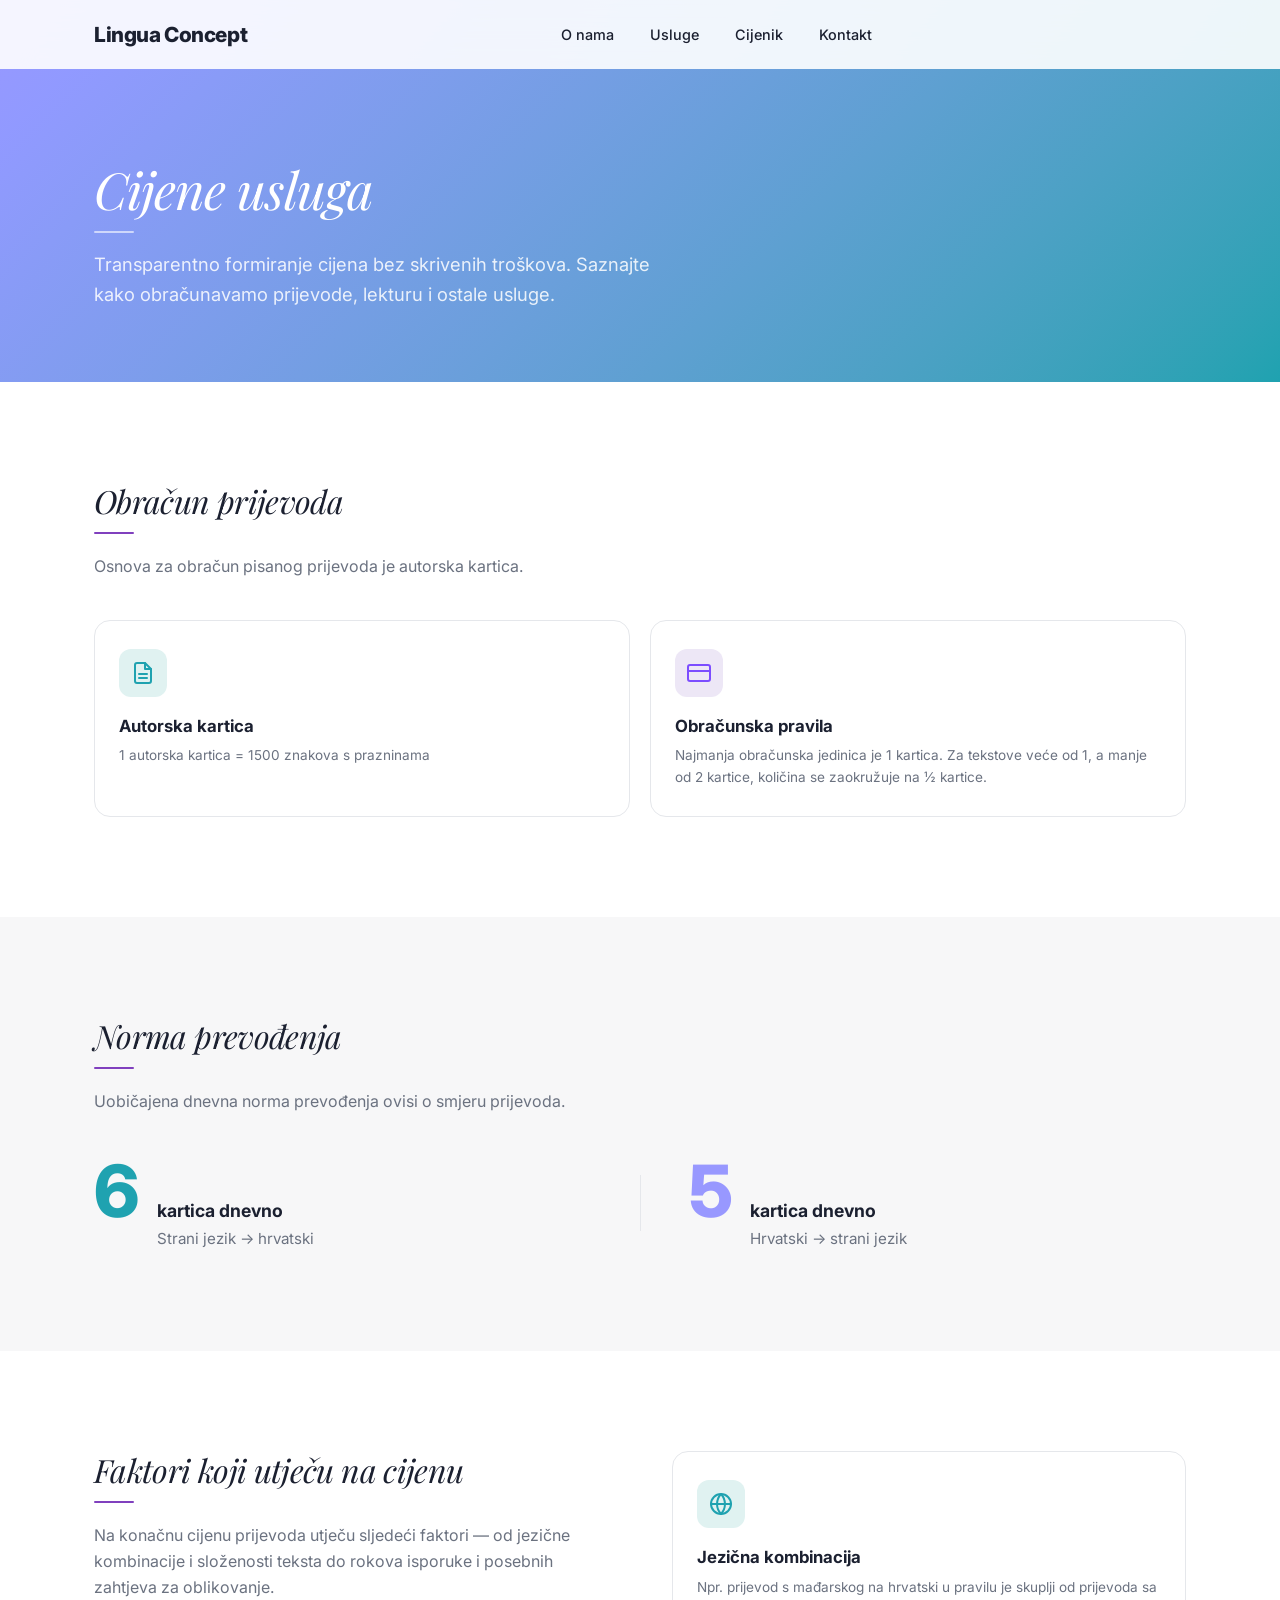
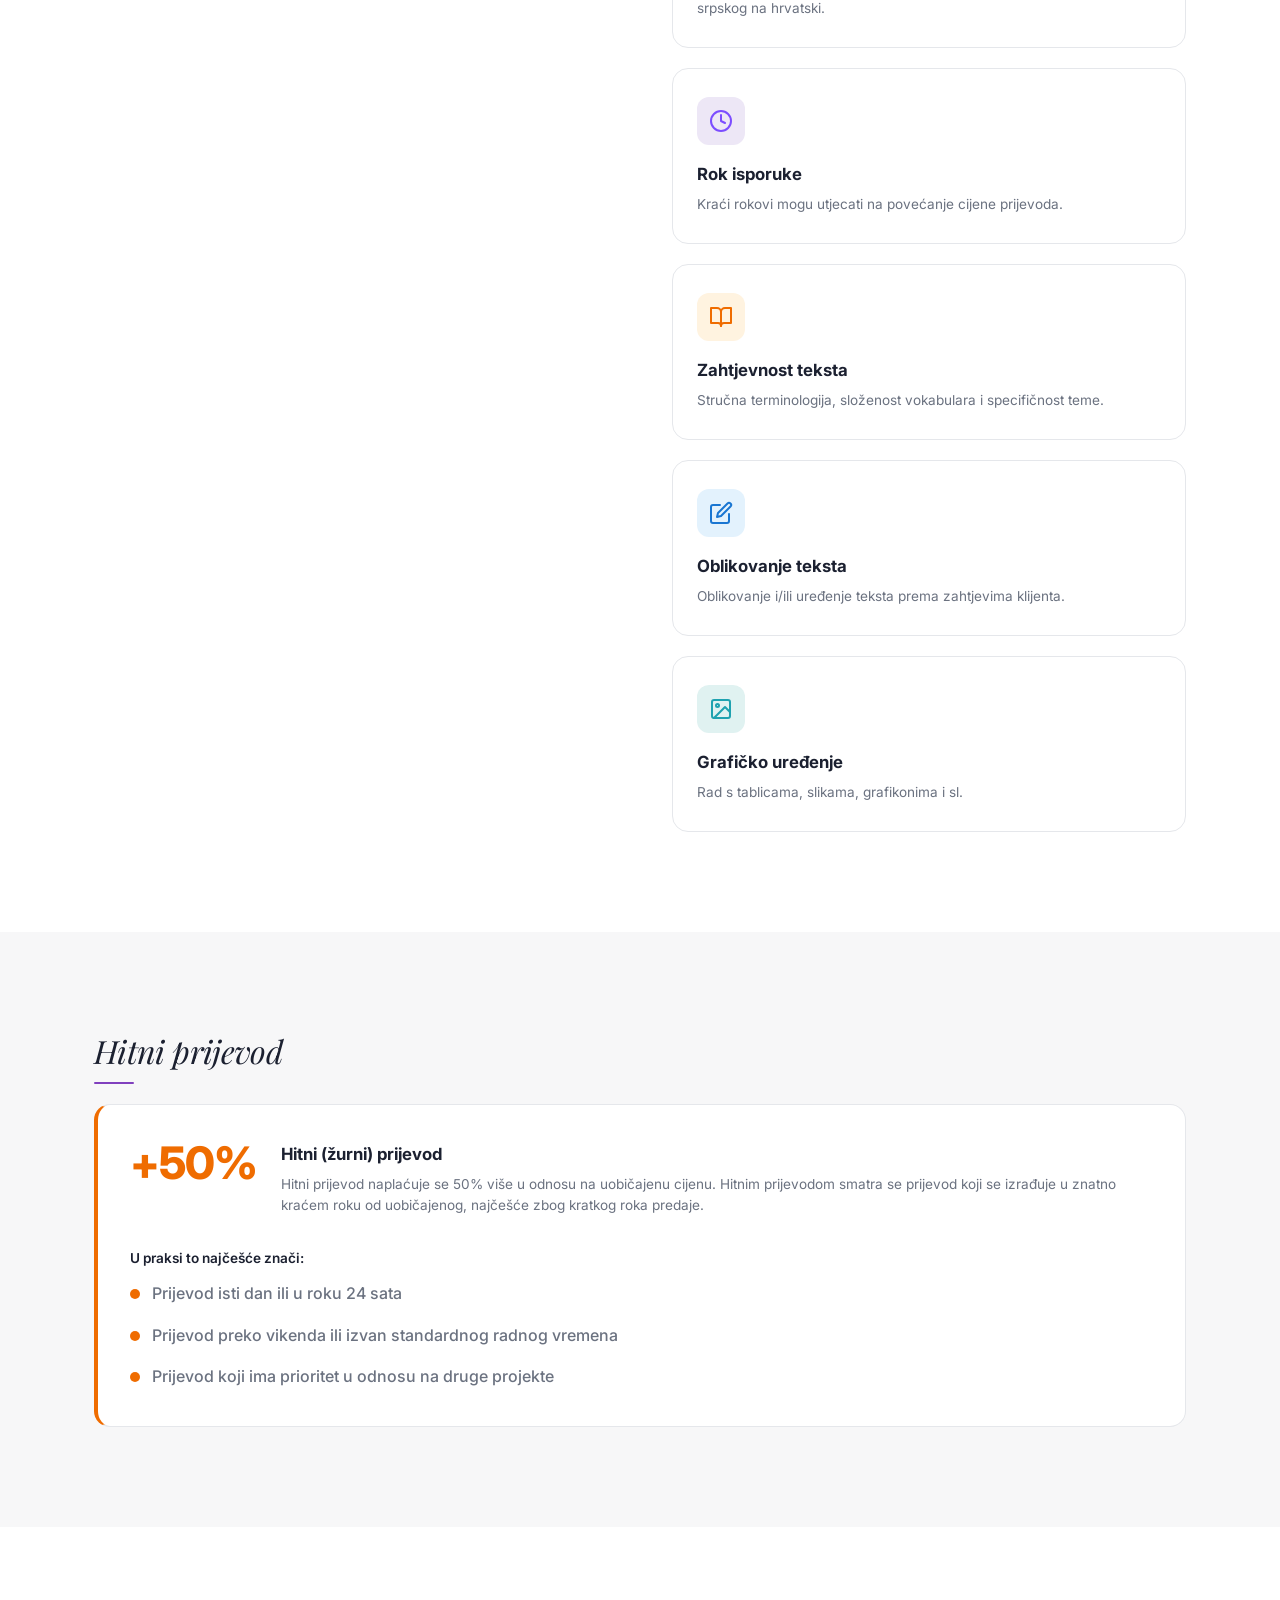
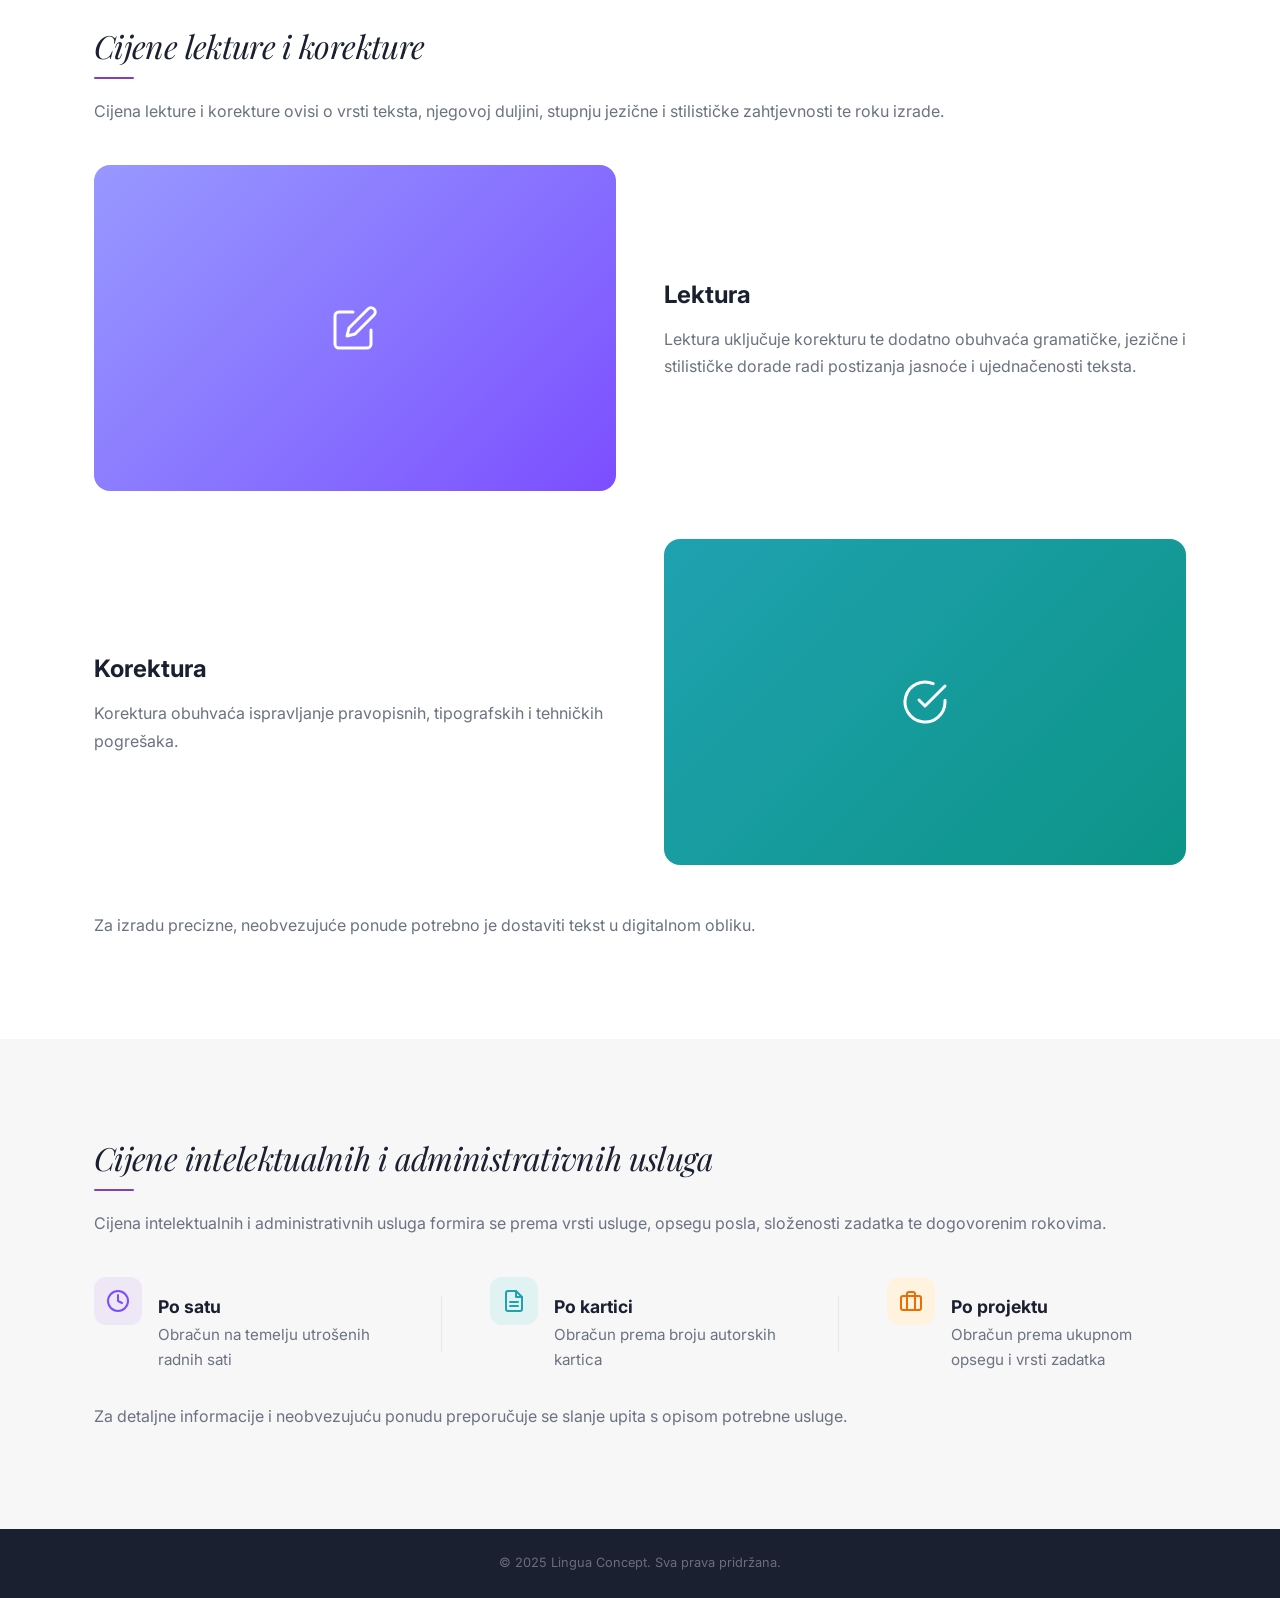
==== commit 5e366bfa: "style section tytle" ====
--- a/cijenik.html
+++ b/cijenik.html
@@ -8,7 +8,7 @@
   <link rel="preconnect" href="https://fonts.googleapis.com" />
   <link rel="preconnect" href="https://fonts.gstatic.com" crossorigin />
   <link
-    href="https://fonts.googleapis.com/css2?family=Inter:wght@400;500;600;700;800;900&display=swap"
+    href="https://fonts.googleapis.com/css2?family=Inter:wght@400;500;600;700;800;900&family=Playfair+Display:ital,wght@0,700;1,400&display=swap"
     rel="stylesheet"
   />
 </head>
--- a/styles.css
+++ b/styles.css
@@ -84,12 +84,38 @@
 }
 
 .section-title {
+  font-family: 'Playfair Display', serif;
   font-size: clamp(1.75rem, 3.5vw, 2.5rem);
-  font-weight: 700;
+  font-weight: 400;
+  font-style: italic;
   letter-spacing: -0.02em;
   line-height: 1.2;
-  margin-bottom: 14px;
-  color: var(--text-heading);
+  margin-bottom: 20px;
+  color: var(--text-heading);
+}
+
+.section-title::after {
+  content: '';
+  display: block;
+  width: 40px;
+  height: 2px;
+  background: #8040be;
+  border-radius: 2px;
+  margin-top: 12px;
+}
+
+.section-title__accent {
+  font-style: normal;
+  font-weight: 700;
+  color: #8040be;
+}
+
+.section-title--wait {
+  opacity: 0;
+}
+
+.section-title--revealed {
+  animation: titleReveal 1.1s cubic-bezier(0.16, 1, 0.3, 1) both;
 }
 
 .section-desc {
@@ -268,17 +294,17 @@
 }
 
 .hero__title {
-  font-size: clamp(2.4rem, 5.5vw, 3.6rem);
-  font-weight: 800;
-  letter-spacing: -0.03em;
-  line-height: 1.15;
-  margin-bottom: 20px;
-  color: var(--text-heading);
-  display: flex;
-  align-items: center;
+  font-size: clamp(3rem, 7vw, 5.2rem);
+  font-weight: 400;
+  letter-spacing: 0;
+  line-height: 1.1;
+  margin-bottom: 16px;
+  color: var(--text-heading);
+  display: flex;
+  align-items: baseline;
   justify-content: center;
   flex-wrap: wrap;
-  gap: 10px;
+  gap: 18px;
 }
 
 .hero__icon-wrapper {
@@ -308,6 +334,63 @@
   font-size: 1.1rem;
   color: var(--text-body);
   line-height: 1.65;
+  animation: titleRevealSub 0.9s cubic-bezier(0.16, 1, 0.3, 1) 0.95s both;
+}
+
+/* --- Title reveal keyframes --- */
+@keyframes titleReveal {
+  from {
+    opacity: 0;
+    transform: translateY(32px);
+    filter: blur(12px);
+  }
+  to {
+    opacity: 1;
+    transform: translateY(0);
+    filter: blur(0);
+  }
+}
+
+@keyframes titleRevealSub {
+  from {
+    opacity: 0;
+    transform: translateY(16px);
+    filter: blur(6px);
+  }
+  to {
+    opacity: 1;
+    transform: translateY(0);
+    filter: blur(0);
+  }
+}
+
+/* Luxury serif title — Playfair Display */
+.hero__title-lingua {
+  font-family: 'Playfair Display', serif;
+  font-weight: 400;
+  font-style: italic;
+  color: #0d0d0d;
+  letter-spacing: 0.01em;
+  animation: titleReveal 1.1s cubic-bezier(0.16, 1, 0.3, 1) 0.1s both;
+}
+
+.hero__title-concept {
+  font-family: 'Playfair Display', serif;
+  font-weight: 700;
+  font-style: normal;
+  color: #8040be;
+  letter-spacing: -0.02em;
+  animation: titleReveal 1.1s cubic-bezier(0.16, 1, 0.3, 1) 0.5s both;
+}
+
+/* Decorative rule — thin typographic separator */
+.hero__title-accent {
+  width: 40px;
+  height: 1px;
+  background: #0d0d0d;
+  opacity: 0.18;
+  margin: 0 auto 52px;
+  animation: titleRevealSub 0.9s cubic-bezier(0.16, 1, 0.3, 1) 0.8s both;
 }
 
 .hero__highlight {
@@ -321,7 +404,8 @@
   display: flex;
   gap: 14px;
   justify-content: center;
-  margin-bottom: 64px;
+  margin-bottom: 112px;
+  animation: titleRevealSub 0.9s cubic-bezier(0.16, 1, 0.3, 1) 1.15s both;
 }
 
 /* --- Translation Illustration --- */
@@ -370,10 +454,14 @@
 .hero__doc--right .hero__doc-dot:nth-child(3) { background: #22c55e; }
 
 .hero__doc-lang {
+  display: flex;
+  align-items: center;
+  gap: 8px;
   font-size: 1.1rem;
   font-weight: 800;
   margin-bottom: 14px;
   letter-spacing: 0.02em;
+  transition: opacity 0.3s ease;
 }
 
 .hero__doc--left .hero__doc-lang {
@@ -404,12 +492,120 @@
   background: #d0ecef;
 }
 
-.hero__arrow-group {
-  display: flex;
-  flex-direction: column;
+.hero__swap-btn {
+  appearance: none;
+  font-family: var(--font-family);
+  display: flex;
   align-items: center;
-  gap: 8px;
+  justify-content: center;
   flex-shrink: 0;
+  width: 44px;
+  height: 44px;
+  border-radius: 50%;
+  background: var(--bg-secondary);
+  border: 1.5px solid var(--border-color);
+  color: var(--accent-purple);
+  cursor: pointer;
+  transition: color 0.3s ease, border-color 0.3s ease, background 0.2s ease, transform 0.45s ease;
+}
+
+.hero__swap-btn:hover {
+  background: var(--bg-card);
+  border-color: var(--border-color-hover);
+}
+
+.hero__swap-btn--swapped {
+  transform: rotate(180deg);
+  color: var(--accent-teal);
+  border-color: var(--accent-teal);
+}
+
+/* --- Line reveal animation (right card) --- */
+.hero__doc-lines--reveal .hero__doc-line {
+  opacity: 0;
+  animation: lineReveal 0.45s ease forwards;
+}
+
+.hero__doc-lines--reveal .hero__doc-line:nth-child(1) { animation-delay: 0.7s; }
+.hero__doc-lines--reveal .hero__doc-line:nth-child(2) { animation-delay: 1.1s; }
+.hero__doc-lines--reveal .hero__doc-line:nth-child(3) { animation-delay: 1.5s; }
+.hero__doc-lines--reveal .hero__doc-line:nth-child(4) { animation-delay: 1.9s; }
+.hero__doc-lines--reveal .hero__doc-line:nth-child(5) { animation-delay: 2.3s; }
+
+@keyframes lineReveal {
+  from { opacity: 0; transform: scaleX(0.15); transform-origin: left; }
+  to   { opacity: 1; transform: scaleX(1); }
+}
+
+@keyframes dotTravel {
+  0%   { left: 4px;              opacity: 0; }
+  12%  { opacity: 1; }
+  88%  { opacity: 1; }
+  100% { left: calc(100% - 14px); opacity: 0; }
+}
+
+/* --- Doc card real text --- */
+.hero__doc-text {
+  font-size: 0.82rem;
+  line-height: 1.65;
+  color: var(--text-body);
+  margin: 0;
+  transition: opacity 0.3s ease;
+}
+
+.hero__typing-cursor {
+  color: var(--accent-teal);
+  font-weight: 300;
+  margin-left: 1px;
+  animation: cursorBlink 0.75s step-end infinite;
+}
+
+.hero__typing-cursor--done {
+  opacity: 0;
+  animation: none;
+  transition: opacity 0.4s ease;
+}
+
+@keyframes cursorBlink {
+  0%, 100% { opacity: 1; }
+  50%       { opacity: 0; }
+}
+
+/* --- Language badges row --- */
+.hero__lang-badges {
+  display: flex;
+  gap: 10px;
+  justify-content: center;
+  margin-top: 20px;
+  flex-wrap: wrap;
+}
+
+.hero__lang-badge {
+  /* button reset */
+  appearance: none;
+  font-family: var(--font-family);
+  cursor: pointer;
+  /* visual */
+  background: var(--bg-secondary);
+  border: 1px solid var(--border-color);
+  border-radius: 20px;
+  padding: 5px 14px;
+  font-size: 0.78rem;
+  font-weight: 600;
+  color: var(--text-body);
+  letter-spacing: 0.03em;
+  transition: background 0.2s ease, border-color 0.2s ease, color 0.2s ease;
+}
+
+.hero__lang-badge:hover {
+  border-color: var(--border-color-hover);
+  background: var(--bg-card-hover);
+}
+
+.hero__lang-badge--active {
+  background: var(--accent-purple);
+  border-color: var(--accent-purple);
+  color: #fff;
 }
 
 
@@ -429,7 +625,6 @@
 
 .builders .section-title {
   font-size: clamp(2rem, 4vw, 2.8rem);
-  font-weight: 800;
 }
 
 .builders .section-desc {
@@ -722,31 +917,10 @@
   align-items: center;
 }
 
-.governance__circle {
-  position: relative;
-  width: 220px;
-  height: 220px;
-  display: flex;
-  align-items: center;
-  justify-content: center;
-  font-size: 1.3rem;
-  font-weight: 800;
-  color: var(--accent-purple);
-  text-align: center;
-  line-height: 1.3;
-}
-
-.governance__ring {
-  position: absolute;
-  inset: 0;
-  border-radius: 50%;
-  border: 2px solid var(--accent-purple);
-  opacity: 0.3;
-  animation: spin 16s linear infinite;
-}
-
-@keyframes spin {
-  to { transform: rotate(360deg); }
+.governance__logo {
+  max-width: 240px;
+  width: 100%;
+  height: auto;
 }
 
 
@@ -801,6 +975,16 @@
     grid-column: 1 / -1;
     max-width: 50%;
     margin: 0 auto;
+  }
+}
+
+@media (max-width: 1024px) {
+  .hero__doc {
+    width: 220px;
+  }
+
+  .hero__illustration {
+    gap: 20px;
   }
 }
 
@@ -842,7 +1026,29 @@
   }
 
   .hero__title {
-    font-size: clamp(2rem, 7vw, 3rem);
+    font-size: clamp(2.4rem, 9vw, 3.5rem);
+  }
+
+  .hero__title-accent {
+    margin-bottom: 36px;
+  }
+
+  .hero__cta {
+    margin-bottom: 56px;
+  }
+
+  .hero__illustration {
+    gap: 12px;
+    max-width: 100%;
+  }
+
+  .hero__doc {
+    width: 170px;
+    padding: 16px;
+  }
+
+  .hero__doc-text {
+    font-size: 0.75rem;
   }
 
   .builders__grid {
@@ -861,6 +1067,43 @@
   .governance__text .section-title,
   .governance__text .section-desc {
     text-align: center;
+  }
+}
+
+@media (max-width: 560px) {
+  .hero__cta {
+    flex-direction: column;
+    align-items: center;
+    margin-bottom: 48px;
+  }
+
+  .hero__cta .btn {
+    width: 100%;
+    max-width: 320px;
+    justify-content: center;
+  }
+
+  .hero__illustration {
+    flex-direction: column;
+    align-items: center;
+    gap: 16px;
+  }
+
+  .hero__doc {
+    width: 100%;
+    max-width: 300px;
+  }
+
+  .hero__swap-btn {
+    transform: rotate(90deg);
+  }
+
+  .hero__swap-btn--swapped {
+    transform: rotate(270deg);
+  }
+
+  .hero__lang-badges {
+    gap: 8px;
   }
 }
 
@@ -882,8 +1125,10 @@
 }
 
 .about-hero__heading {
+  font-family: 'Playfair Display', serif;
   font-size: clamp(2.2rem, 5vw, 3.2rem);
-  font-weight: 700;
+  font-weight: 400;
+  font-style: italic;
   letter-spacing: -0.02em;
   line-height: 1.15;
   margin-bottom: 48px;
@@ -922,11 +1167,13 @@
 }
 
 .about-vcard__title {
+  font-family: 'Playfair Display', serif;
   font-size: clamp(1.75rem, 3.5vw, 2.5rem);
-  font-weight: 700;
+  font-weight: 400;
+  font-style: italic;
   letter-spacing: -0.02em;
   line-height: 1.2;
-  margin-bottom: 14px;
+  margin-bottom: 20px;
   color: var(--text-heading);
 }
 
@@ -1023,11 +1270,13 @@
 }
 
 .about-perks__title {
+  font-family: 'Playfair Display', serif;
   font-size: clamp(1.75rem, 3.5vw, 2.5rem);
-  font-weight: 700;
+  font-weight: 400;
+  font-style: italic;
   letter-spacing: -0.02em;
   line-height: 1.2;
-  margin-bottom: 14px;
+  margin-bottom: 20px;
   color: var(--text-heading);
 }
 
@@ -1173,8 +1422,10 @@
 }
 
 .about-services__title {
+  font-family: 'Playfair Display', serif;
   font-size: clamp(1.75rem, 3.5vw, 2.5rem);
-  font-weight: 700;
+  font-weight: 400;
+  font-style: italic;
   letter-spacing: -0.02em;
   line-height: 1.2;
   margin-bottom: 48px;
@@ -1373,6 +1624,20 @@
   }
 }
 
+/* Purple accent line for about-page section titles */
+.about-hero__heading::after,
+.about-vcard__title::after,
+.about-perks__title::after,
+.about-services__title::after {
+  content: '';
+  display: block;
+  width: 40px;
+  height: 2px;
+  background: #8040be;
+  border-radius: 2px;
+  margin-top: 12px;
+}
+
 /* =============================================
    USLUGE PAGE
    ============================================= */
@@ -1383,8 +1648,10 @@
 }
 
 .usluge-hero__title {
+  font-family: 'Playfair Display', serif;
   font-size: clamp(2.2rem, 5vw, 3.2rem);
-  font-weight: 700;
+  font-weight: 400;
+  font-style: italic;
   letter-spacing: -0.02em;
   line-height: 1.15;
   margin-bottom: 16px;
@@ -1408,11 +1675,13 @@
 }
 
 .usluge-section__title {
+  font-family: 'Playfair Display', serif;
   font-size: clamp(1.5rem, 3vw, 2rem);
-  font-weight: 700;
+  font-weight: 400;
+  font-style: italic;
   letter-spacing: -0.02em;
   line-height: 1.2;
-  margin-bottom: 12px;
+  margin-bottom: 20px;
   color: var(--text-heading);
 }
 
@@ -1421,6 +1690,28 @@
   color: var(--text-body);
   line-height: 1.6;
   margin-bottom: 40px;
+}
+
+/* Purple accent line for usluge/cijenik section titles */
+.usluge-section__title::after {
+  content: '';
+  display: block;
+  width: 40px;
+  height: 2px;
+  background: #8040be;
+  border-radius: 2px;
+  margin-top: 12px;
+}
+
+/* White accent line for hero title on coloured background */
+.usluge-hero__title::after {
+  content: '';
+  display: block;
+  width: 40px;
+  height: 2px;
+  background: rgba(255, 255, 255, 0.6);
+  border-radius: 2px;
+  margin-top: 12px;
 }
 
 .usluge-section__title + .usluge-grid {
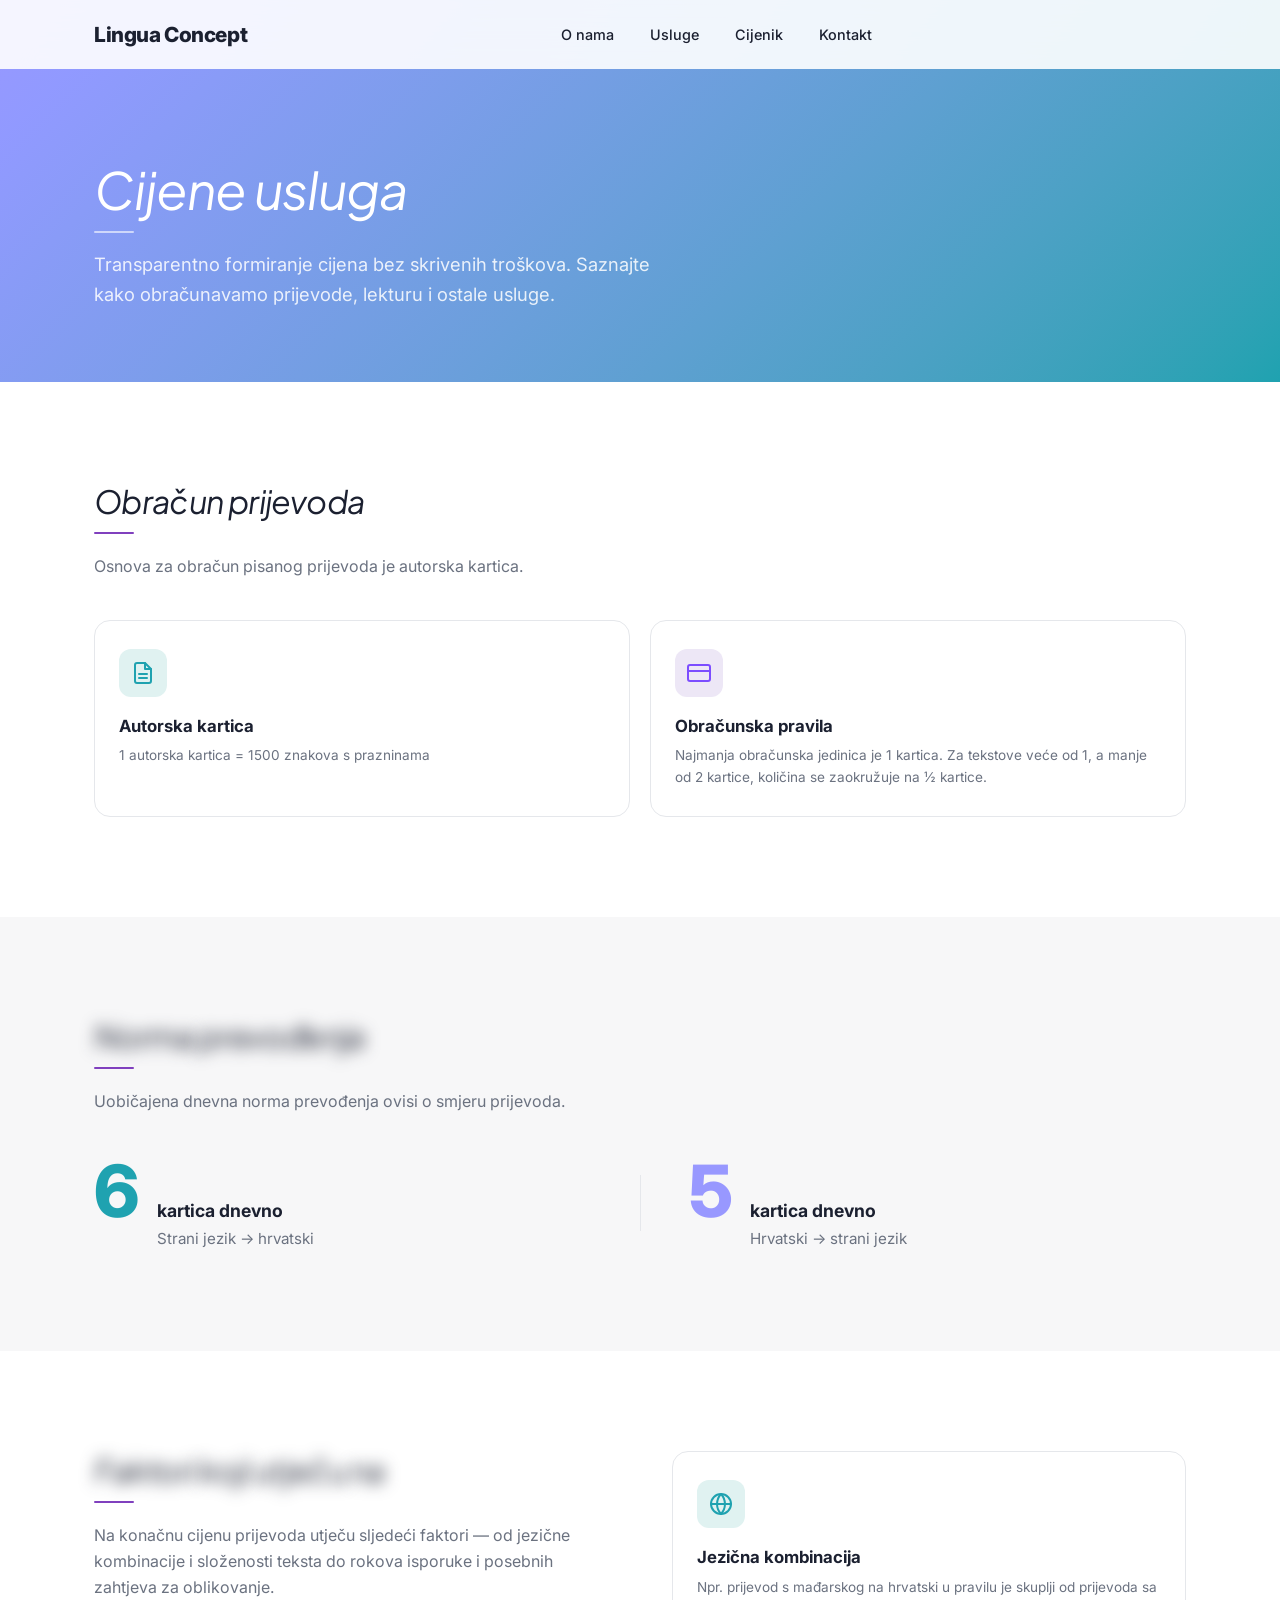
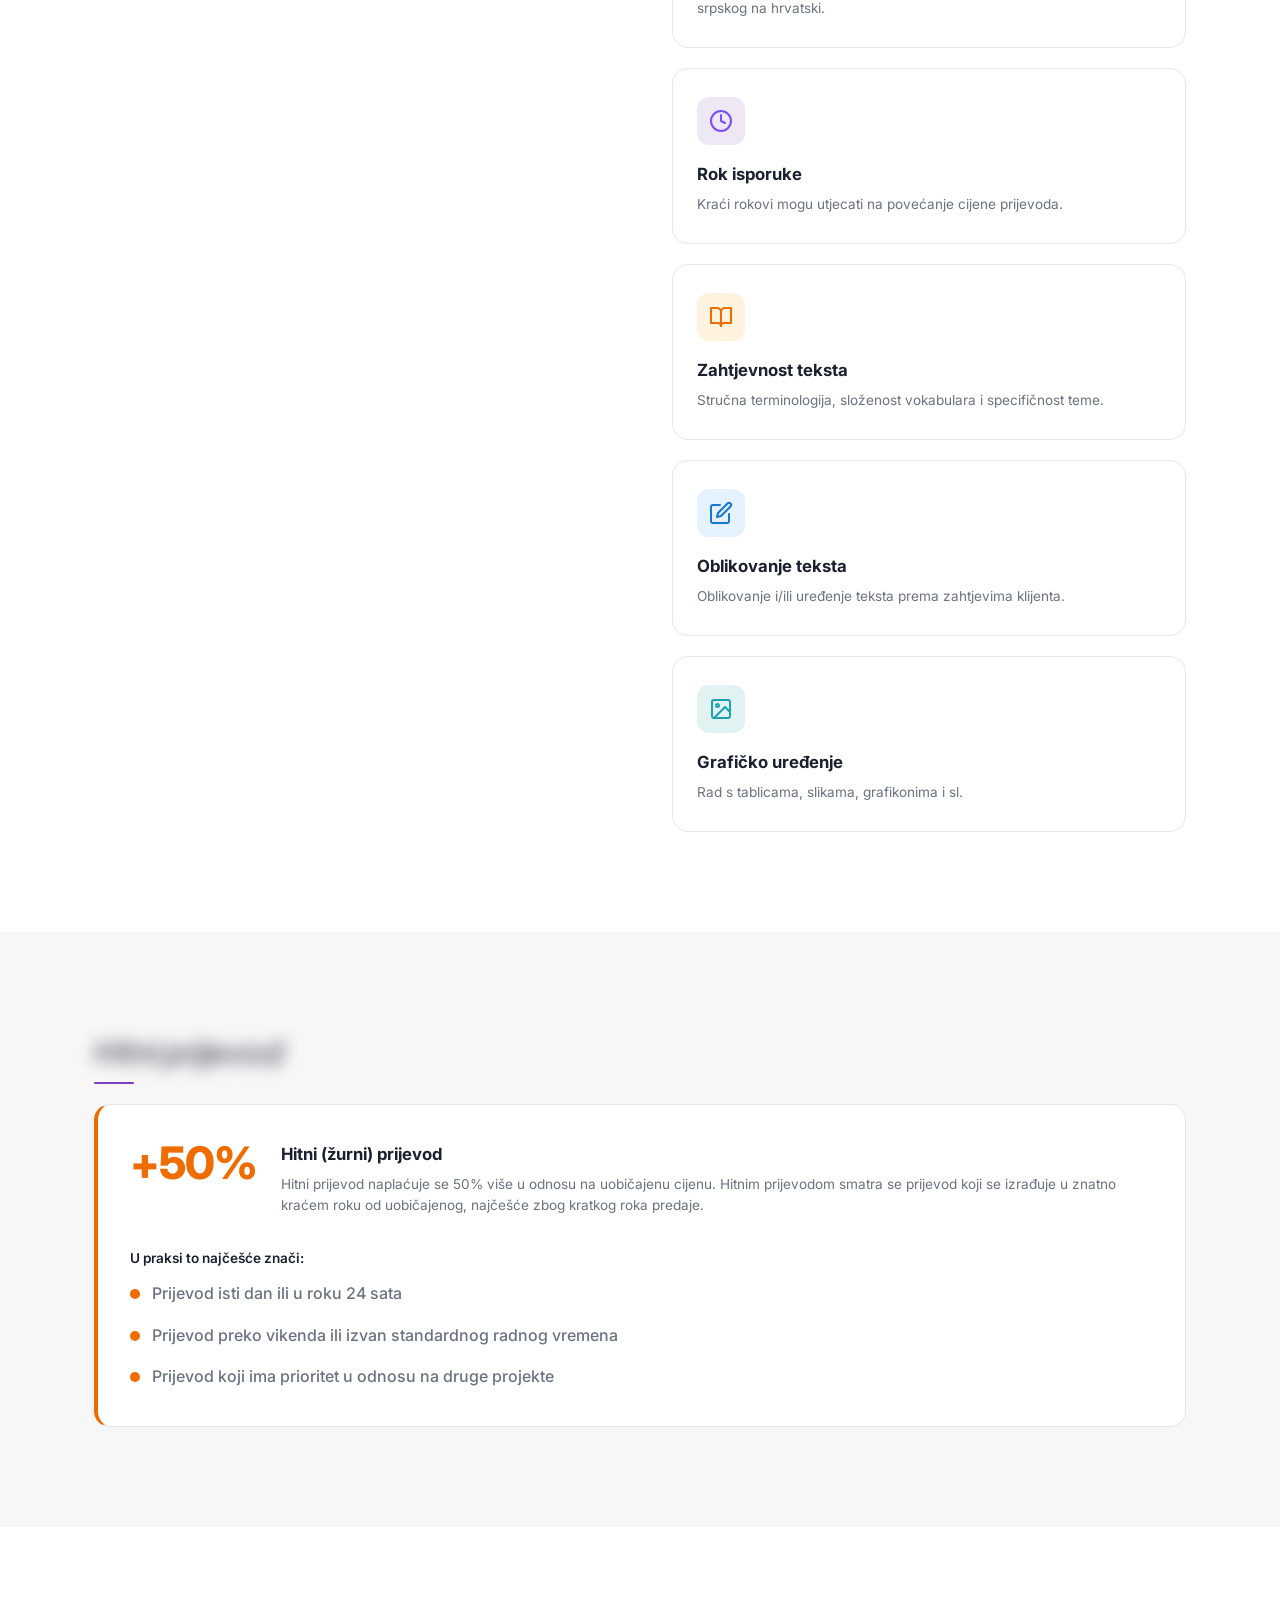
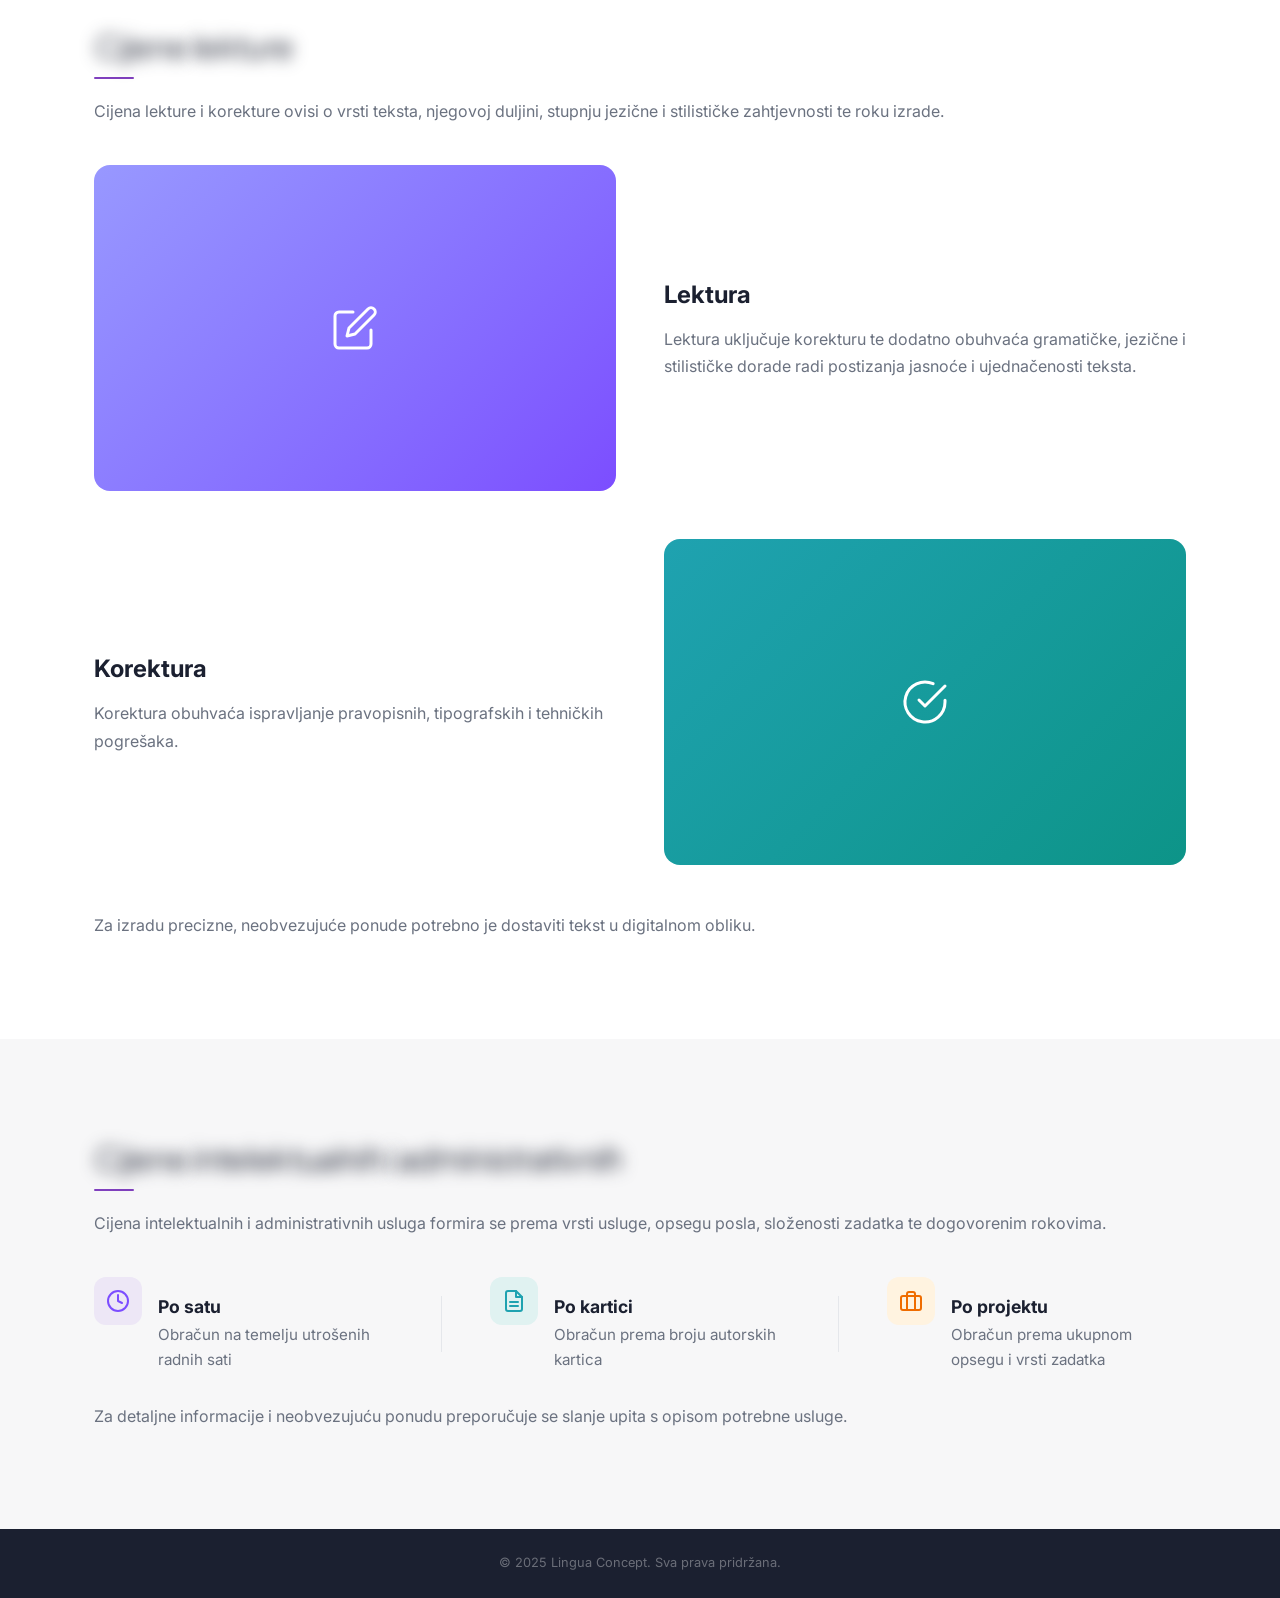
==== commit 2ea0b2d0: "style section title finish" ====
--- a/cijenik.html
+++ b/cijenik.html
@@ -8,7 +8,7 @@
   <link rel="preconnect" href="https://fonts.googleapis.com" />
   <link rel="preconnect" href="https://fonts.gstatic.com" crossorigin />
   <link
-    href="https://fonts.googleapis.com/css2?family=Inter:wght@400;500;600;700;800;900&family=Playfair+Display:ital,wght@0,700;1,400&display=swap"
+    href="https://fonts.googleapis.com/css2?family=Inter:wght@400;500;600;700;800;900&family=Plus+Jakarta+Sans:ital,wght@0,400;0,600;0,700;0,800;1,400;1,600;1,700&display=swap"
     rel="stylesheet"
   />
 </head>
--- a/styles.css
+++ b/styles.css
@@ -84,7 +84,7 @@
 }
 
 .section-title {
-  font-family: 'Playfair Display', serif;
+  font-family: 'Plus Jakarta Sans', system-ui, -apple-system, BlinkMacSystemFont, "Segoe UI", Roboto, "Helvetica Neue", Arial, sans-serif;
   font-size: clamp(1.75rem, 3.5vw, 2.5rem);
   font-weight: 400;
   font-style: italic;
@@ -110,12 +110,30 @@
   color: #8040be;
 }
 
-.section-title--wait {
+/* --- Word-by-word title reveal --- */
+.title-word {
+  display: inline-block;
   opacity: 0;
-}
-
-.section-title--revealed {
-  animation: titleReveal 1.1s cubic-bezier(0.16, 1, 0.3, 1) both;
+  transform: translateY(24px);
+  filter: blur(8px);
+  will-change: opacity, transform, filter;
+}
+
+.title-word.word-visible {
+  animation: wordReveal 0.6s cubic-bezier(0.16, 1, 0.3, 1) both;
+}
+
+@keyframes wordReveal {
+  from {
+    opacity: 0;
+    transform: translateY(24px);
+    filter: blur(8px);
+  }
+  to {
+    opacity: 1;
+    transform: translateY(0);
+    filter: blur(0);
+  }
 }
 
 .section-desc {
@@ -364,9 +382,9 @@
   }
 }
 
-/* Luxury serif title — Playfair Display */
+/* Hero title — Plus Jakarta Sans */
 .hero__title-lingua {
-  font-family: 'Playfair Display', serif;
+  font-family: 'Plus Jakarta Sans', system-ui, -apple-system, BlinkMacSystemFont, "Segoe UI", Roboto, "Helvetica Neue", Arial, sans-serif;
   font-weight: 400;
   font-style: italic;
   color: #0d0d0d;
@@ -375,7 +393,7 @@
 }
 
 .hero__title-concept {
-  font-family: 'Playfair Display', serif;
+  font-family: 'Plus Jakarta Sans', system-ui, -apple-system, BlinkMacSystemFont, "Segoe UI", Roboto, "Helvetica Neue", Arial, sans-serif;
   font-weight: 700;
   font-style: normal;
   color: #8040be;
@@ -1125,7 +1143,7 @@
 }
 
 .about-hero__heading {
-  font-family: 'Playfair Display', serif;
+  font-family: 'Plus Jakarta Sans', system-ui, -apple-system, BlinkMacSystemFont, "Segoe UI", Roboto, "Helvetica Neue", Arial, sans-serif;
   font-size: clamp(2.2rem, 5vw, 3.2rem);
   font-weight: 400;
   font-style: italic;
@@ -1167,7 +1185,7 @@
 }
 
 .about-vcard__title {
-  font-family: 'Playfair Display', serif;
+  font-family: 'Plus Jakarta Sans', system-ui, -apple-system, BlinkMacSystemFont, "Segoe UI", Roboto, "Helvetica Neue", Arial, sans-serif;
   font-size: clamp(1.75rem, 3.5vw, 2.5rem);
   font-weight: 400;
   font-style: italic;
@@ -1270,7 +1288,7 @@
 }
 
 .about-perks__title {
-  font-family: 'Playfair Display', serif;
+  font-family: 'Plus Jakarta Sans', system-ui, -apple-system, BlinkMacSystemFont, "Segoe UI", Roboto, "Helvetica Neue", Arial, sans-serif;
   font-size: clamp(1.75rem, 3.5vw, 2.5rem);
   font-weight: 400;
   font-style: italic;
@@ -1422,7 +1440,7 @@
 }
 
 .about-services__title {
-  font-family: 'Playfair Display', serif;
+  font-family: 'Plus Jakarta Sans', system-ui, -apple-system, BlinkMacSystemFont, "Segoe UI", Roboto, "Helvetica Neue", Arial, sans-serif;
   font-size: clamp(1.75rem, 3.5vw, 2.5rem);
   font-weight: 400;
   font-style: italic;
@@ -1648,7 +1666,7 @@
 }
 
 .usluge-hero__title {
-  font-family: 'Playfair Display', serif;
+  font-family: 'Plus Jakarta Sans', system-ui, -apple-system, BlinkMacSystemFont, "Segoe UI", Roboto, "Helvetica Neue", Arial, sans-serif;
   font-size: clamp(2.2rem, 5vw, 3.2rem);
   font-weight: 400;
   font-style: italic;
@@ -1675,7 +1693,7 @@
 }
 
 .usluge-section__title {
-  font-family: 'Playfair Display', serif;
+  font-family: 'Plus Jakarta Sans', system-ui, -apple-system, BlinkMacSystemFont, "Segoe UI", Roboto, "Helvetica Neue", Arial, sans-serif;
   font-size: clamp(1.5rem, 3vw, 2rem);
   font-weight: 400;
   font-style: italic;
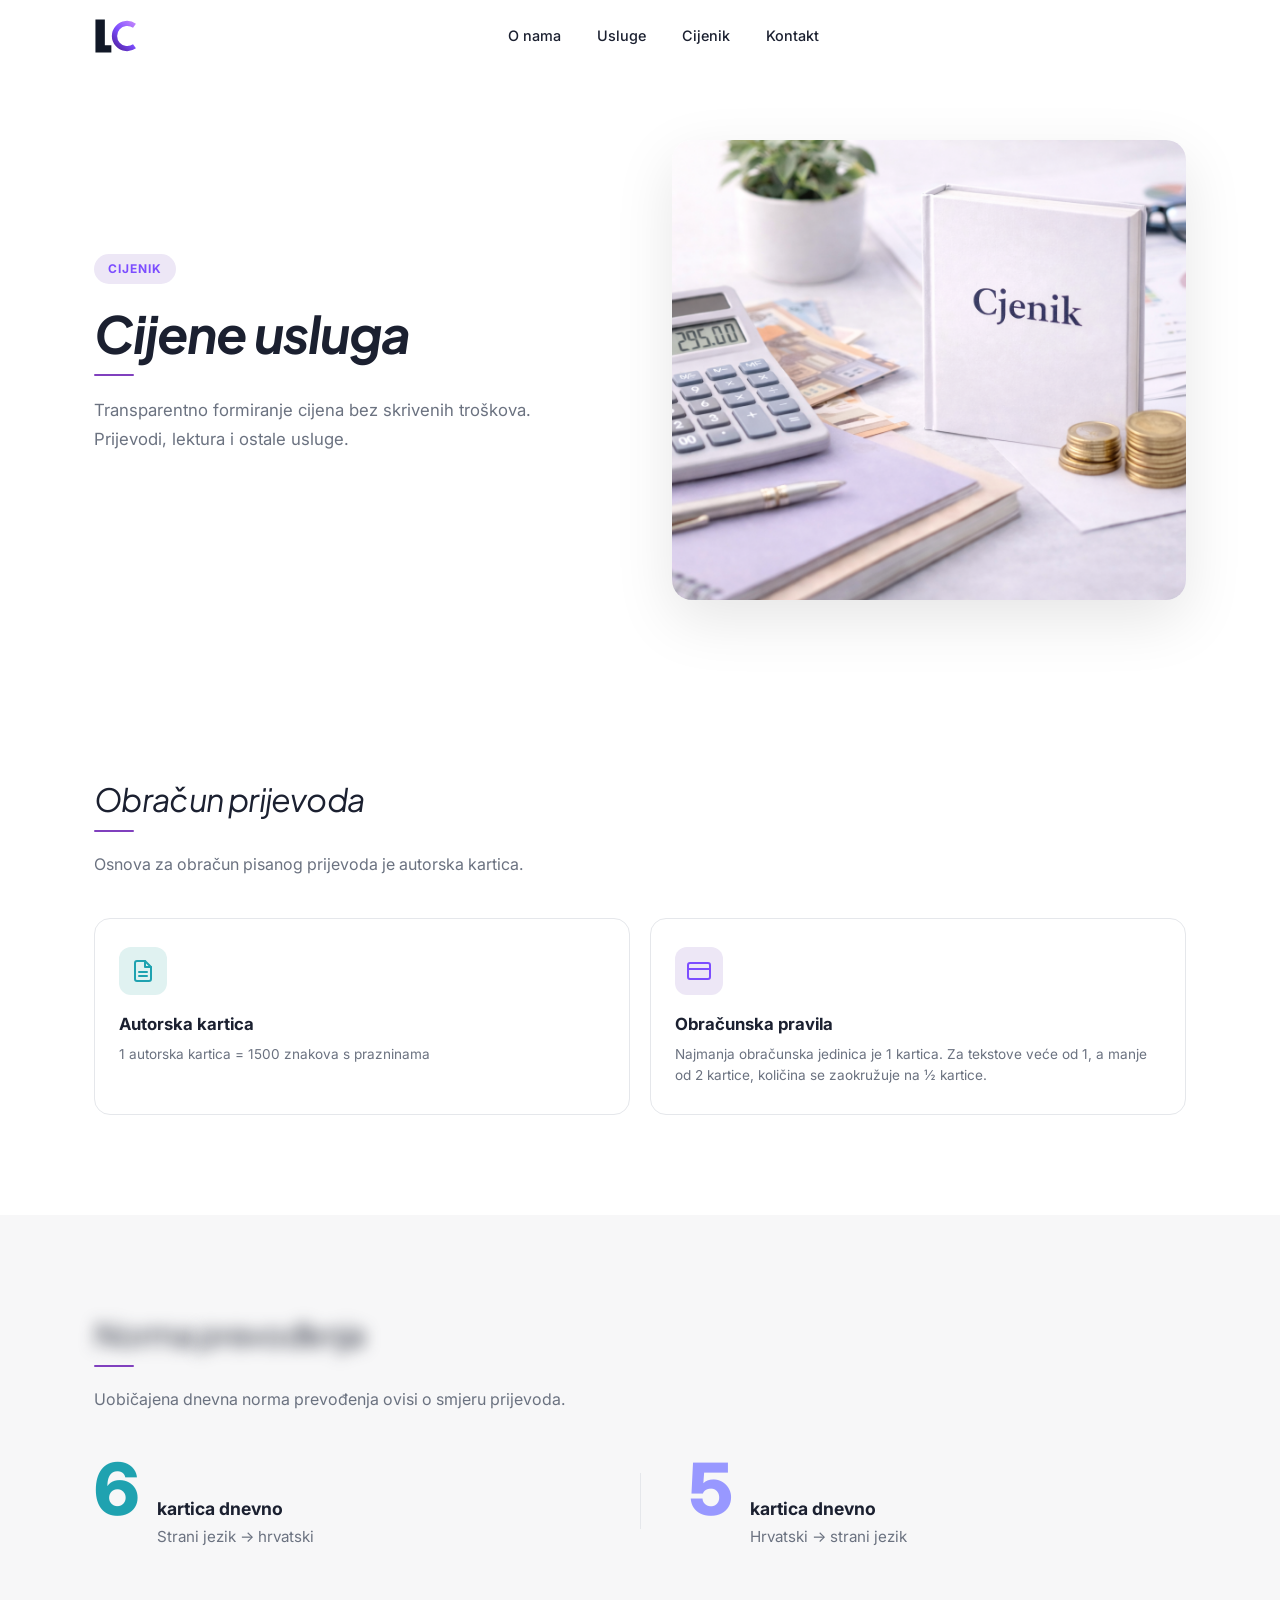
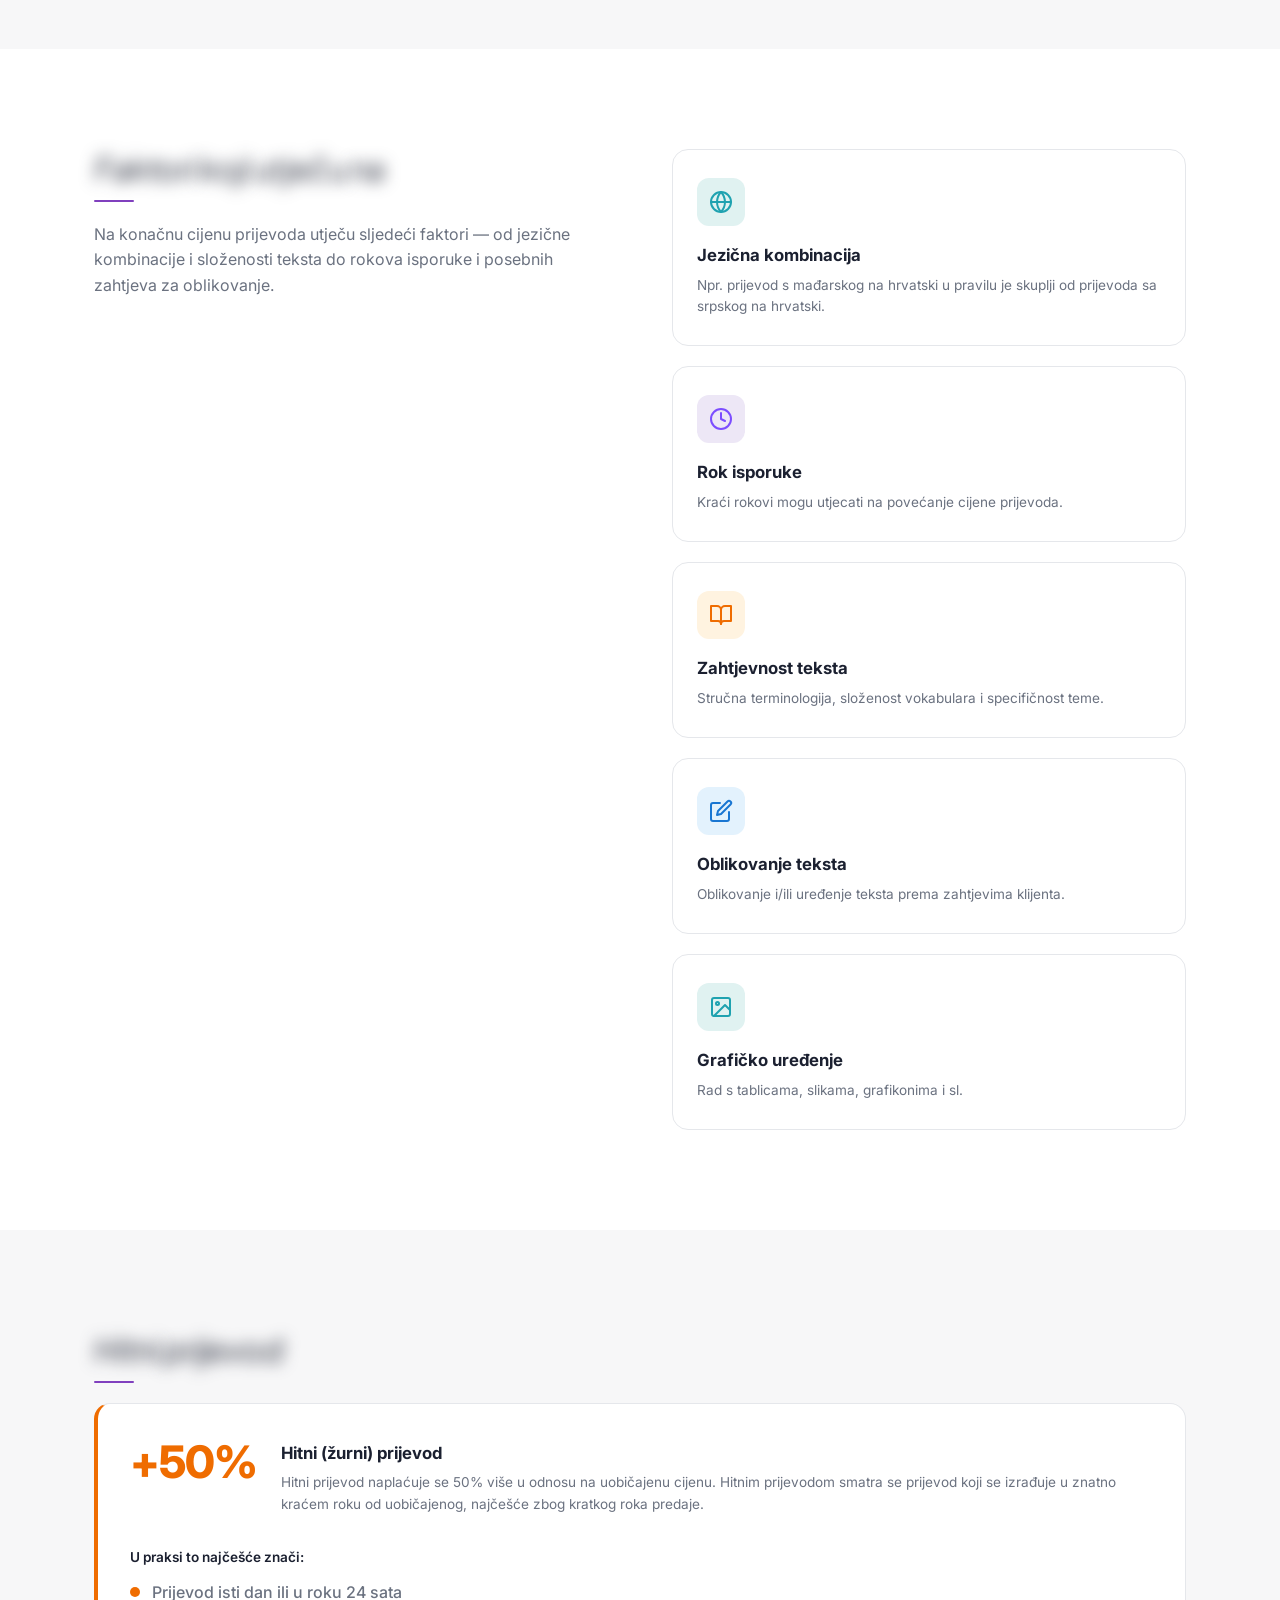
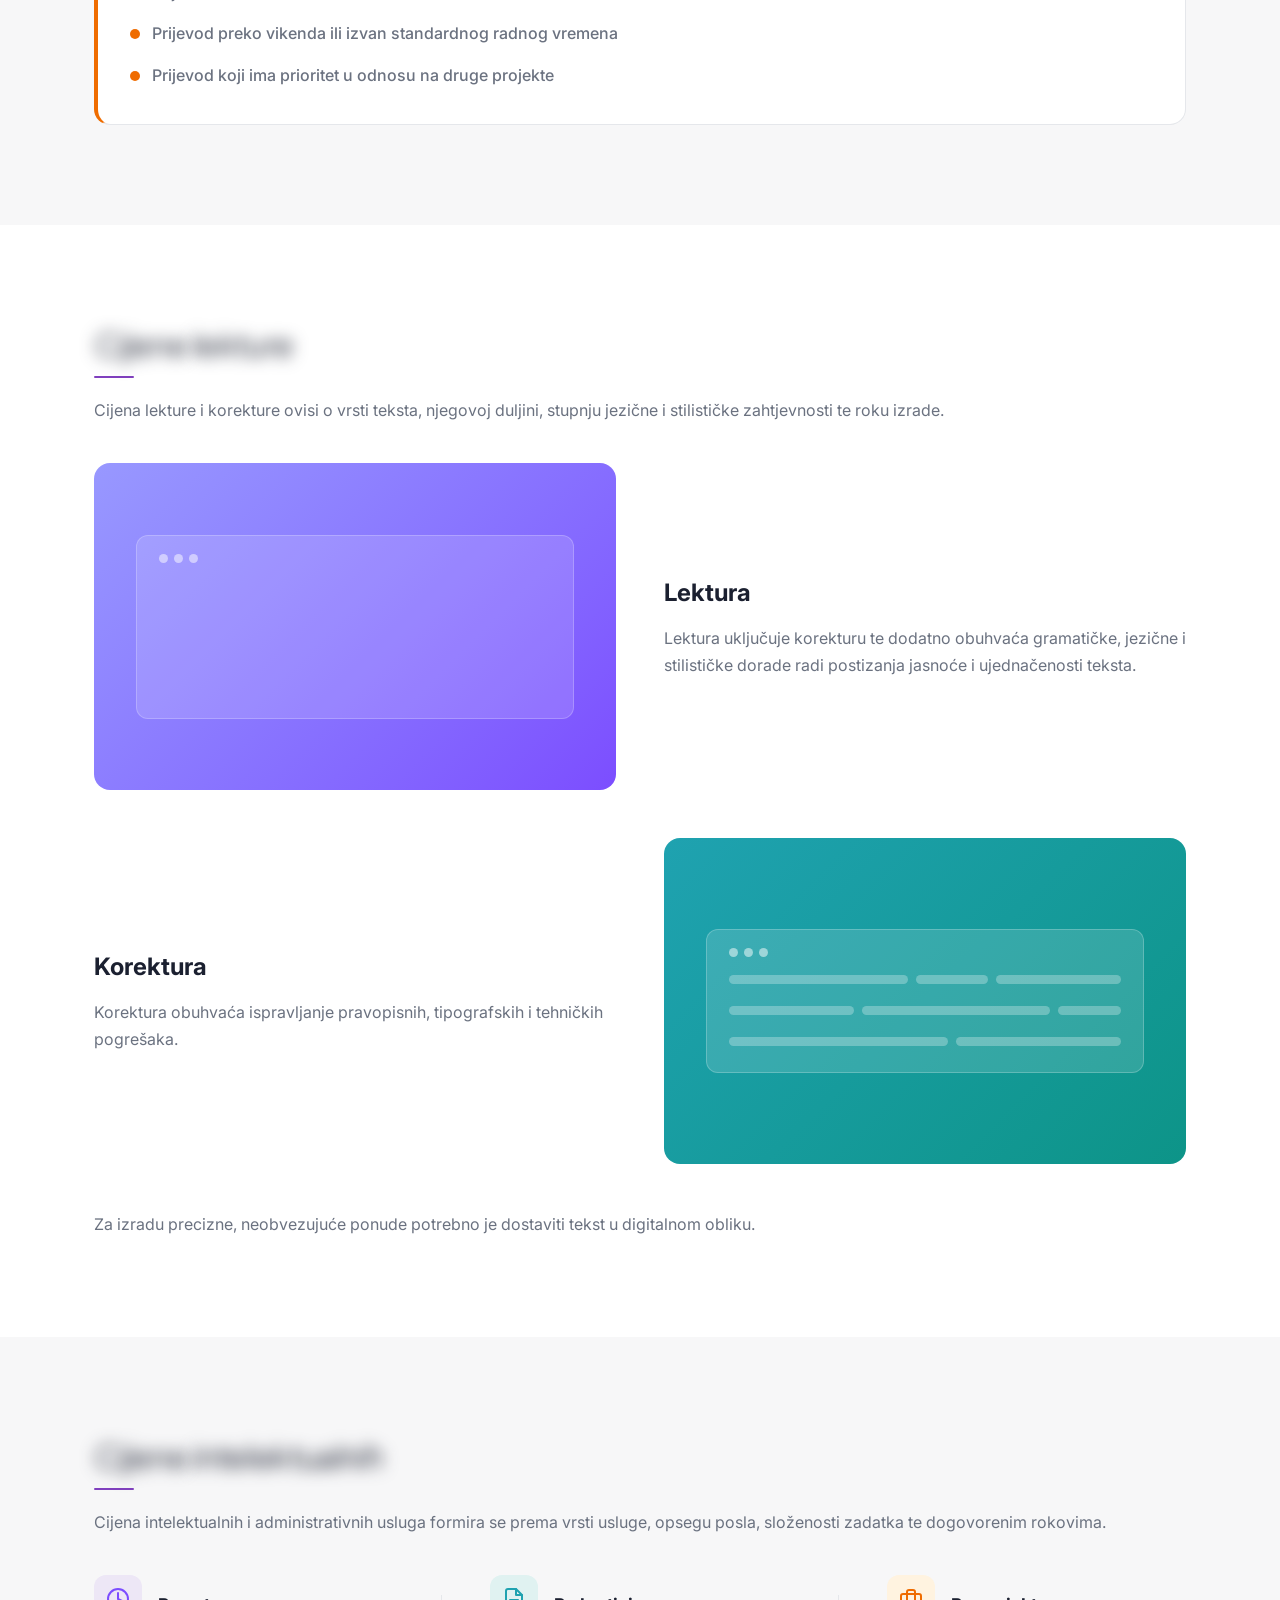
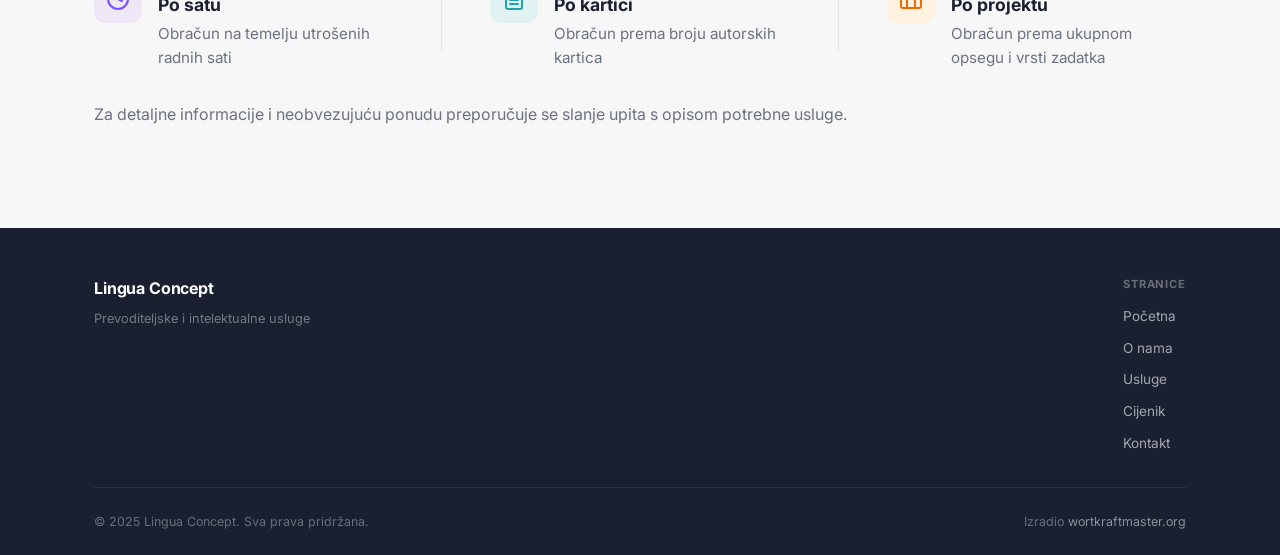
==== commit 8eada3d7: "footer pravno pages kontak" ====
--- a/cijenik.html
+++ b/cijenik.html
@@ -17,14 +17,14 @@
   <header class="header">
     <nav class="nav container">
       <a href="index.html" class="nav__logo">
-        <span>Lingua Concept</span>
+        <img src="img/icon.svg" alt="Lingua Concept" class="nav__logo-icon" />
       </a>
 
       <ul class="nav__links" id="navLinks">
         <li><a href="o-nama.html">O nama</a></li>
         <li><a href="usluge.html">Usluge</a></li>
         <li><a href="cijenik.html">Cijenik</a></li>
-        <li><a href="index.html#kontakt">Kontakt</a></li>
+        <li><a href="kontakt.html">Kontakt</a></li>
       </ul>
 
       <div class="nav__actions"></div>
@@ -36,12 +36,21 @@
   </header>
 
   <!-- ===== HERO ===== -->
-  <section class="usluge-hero">
-    <div class="container">
-      <h1 class="usluge-hero__title">Cijene usluga</h1>
-      <p class="usluge-hero__desc">
-        Transparentno formiranje cijena bez skrivenih troškova. Saznajte kako obračunavamo prijevode, lekturu i ostale usluge.
-      </p>
+  <section class="page-hero">
+    <div class="container page-hero__inner">
+
+      <div class="page-hero__text">
+        <span class="page-hero__badge">Cijenik</span>
+        <h1 class="page-hero__title">Cijene usluga</h1>
+        <p class="page-hero__desc">Transparentno formiranje cijena bez skrivenih troškova. Prijevodi, lektura i ostale usluge.</p>
+      </div>
+
+      <div class="page-hero__image-wrap">
+        <img src="img/Kartica Cjenik.png"
+             alt="Cijenik – Lingua Concept"
+             class="page-hero__image" />
+      </div>
+
     </div>
   </section>
 
@@ -186,7 +195,35 @@
         <!-- Lektura: image left, text right -->
         <div class="cijenik-zigzag__item">
           <div class="cijenik-zigzag__image cijenik-zigzag__image--purple">
-            <svg width="48" height="48" viewBox="0 0 24 24" fill="none" stroke="currentColor" stroke-width="1.5" stroke-linecap="round" stroke-linejoin="round"><path d="M11 4H4a2 2 0 0 0-2 2v14a2 2 0 0 0 2 2h14a2 2 0 0 0 2-2v-7"/><path d="M18.5 2.5a2.121 2.121 0 0 1 3 3L12 15l-4 1 1-4 9.5-9.5z"/></svg>
+            <div class="lektura-doc" aria-hidden="true">
+              <div class="lektura-doc__titlebar">
+                <span></span><span></span><span></span>
+              </div>
+              <div class="lektura-doc__line lektura-line--1">
+                <div class="lektura-doc__bar lektura-doc__bar--1"></div>
+                <div class="lektura-doc__ul lektura-doc__ul--1">
+                  <svg class="lektura-doc__pen lektura-doc__pen--1" width="18" height="18" viewBox="0 0 24 24" fill="none" stroke="currentColor" stroke-width="2.5" stroke-linecap="round" stroke-linejoin="round"><path d="M17 3a2.828 2.828 0 1 1 4 4L7.5 20.5 2 22l1.5-5.5L17 3z"/></svg>
+                </div>
+              </div>
+              <div class="lektura-doc__line lektura-line--2">
+                <div class="lektura-doc__bar lektura-doc__bar--2"></div>
+                <div class="lektura-doc__ul lektura-doc__ul--2">
+                  <svg class="lektura-doc__pen lektura-doc__pen--2" width="18" height="18" viewBox="0 0 24 24" fill="none" stroke="currentColor" stroke-width="2.5" stroke-linecap="round" stroke-linejoin="round"><path d="M17 3a2.828 2.828 0 1 1 4 4L7.5 20.5 2 22l1.5-5.5L17 3z"/></svg>
+                </div>
+              </div>
+              <div class="lektura-doc__line lektura-line--3">
+                <div class="lektura-doc__bar lektura-doc__bar--3"></div>
+                <div class="lektura-doc__ul lektura-doc__ul--3">
+                  <svg class="lektura-doc__pen lektura-doc__pen--3" width="18" height="18" viewBox="0 0 24 24" fill="none" stroke="currentColor" stroke-width="2.5" stroke-linecap="round" stroke-linejoin="round"><path d="M17 3a2.828 2.828 0 1 1 4 4L7.5 20.5 2 22l1.5-5.5L17 3z"/></svg>
+                </div>
+              </div>
+              <div class="lektura-doc__line lektura-line--4">
+                <div class="lektura-doc__bar lektura-doc__bar--4"></div>
+                <div class="lektura-doc__ul lektura-doc__ul--4">
+                  <svg class="lektura-doc__pen lektura-doc__pen--4" width="18" height="18" viewBox="0 0 24 24" fill="none" stroke="currentColor" stroke-width="2.5" stroke-linecap="round" stroke-linejoin="round"><path d="M17 3a2.828 2.828 0 1 1 4 4L7.5 20.5 2 22l1.5-5.5L17 3z"/></svg>
+                </div>
+              </div>
+            </div>
           </div>
           <div class="cijenik-zigzag__text">
             <h3 class="cijenik-zigzag__title">Lektura</h3>
@@ -197,7 +234,45 @@
         <!-- Korektura: text left, image right -->
         <div class="cijenik-zigzag__item cijenik-zigzag__item--reverse">
           <div class="cijenik-zigzag__image cijenik-zigzag__image--teal">
-            <svg width="48" height="48" viewBox="0 0 24 24" fill="none" stroke="currentColor" stroke-width="1.5" stroke-linecap="round" stroke-linejoin="round"><path d="M22 11.08V12a10 10 0 1 1-5.93-9.14"/><polyline points="22 4 12 14.01 9 11.01"/></svg>
+            <div class="korektura-doc" aria-hidden="true">
+              <div class="korektura-doc__titlebar">
+                <span></span><span></span><span></span>
+              </div>
+              <!-- Row 1: 3 word bars -->
+              <div class="korektura-doc__row">
+                <div class="kor-item kor-item--1">
+                  <span class="kor-item__tick kor-item__tick--1">✓</span>
+                </div>
+                <div class="kor-item kor-item--2">
+                  <span class="kor-item__tick kor-item__tick--2">✓</span>
+                </div>
+                <div class="kor-item kor-item--3">
+                  <span class="kor-item__tick kor-item__tick--3">✓</span>
+                </div>
+              </div>
+              <!-- Row 2: bar · ERROR bar · bar -->
+              <div class="korektura-doc__row">
+                <div class="kor-item kor-item--4">
+                  <span class="kor-item__tick kor-item__tick--4">✓</span>
+                </div>
+                <div class="kor-item kor-item--err">
+                  <span class="kor-item__wavy"></span>
+                  <span class="kor-item__tick kor-item__tick--err">✓</span>
+                </div>
+                <div class="kor-item kor-item--5">
+                  <span class="kor-item__tick kor-item__tick--5">✓</span>
+                </div>
+              </div>
+              <!-- Row 3: 2 word bars -->
+              <div class="korektura-doc__row">
+                <div class="kor-item kor-item--6">
+                  <span class="kor-item__tick kor-item__tick--6">✓</span>
+                </div>
+                <div class="kor-item kor-item--7">
+                  <span class="kor-item__tick kor-item__tick--7">✓</span>
+                </div>
+              </div>
+            </div>
           </div>
           <div class="cijenik-zigzag__text">
             <h3 class="cijenik-zigzag__title">Korektura</h3>
@@ -253,8 +328,25 @@
   <!-- ===== FOOTER ===== -->
   <footer class="footer">
     <div class="container">
+      <div class="footer__top">
+        <div class="footer__brand">
+          <span class="footer__brand-name">Lingua Concept</span>
+          <span class="footer__brand-desc">Prevoditeljske i intelektualne usluge</span>
+        </div>
+        <nav class="footer__nav" aria-label="Karta stranica">
+          <div class="footer__nav-group">
+            <span class="footer__nav-label">Stranice</span>
+            <a href="index.html" class="footer__nav-link">Početna</a>
+            <a href="o-nama.html" class="footer__nav-link">O nama</a>
+            <a href="usluge.html" class="footer__nav-link">Usluge</a>
+            <a href="cijenik.html" class="footer__nav-link">Cijenik</a>
+            <a href="kontakt.html" class="footer__nav-link">Kontakt</a>
+          </div>
+        </nav>
+      </div>
       <div class="footer__bottom">
         <p>&copy; 2025 Lingua Concept. Sva prava pridržana.</p>
+        <p class="footer__credit">Izradio <a href="https://wortkraftmaster.org/" target="_blank" rel="noopener noreferrer">wortkraftmaster.org</a></p>
       </div>
     </div>
   </footer>
--- a/styles.css
+++ b/styles.css
@@ -255,6 +255,12 @@
   letter-spacing: -0.02em;
 }
 
+.nav__logo-icon {
+  height: 36px;
+  width: auto;
+  display: block;
+}
+
 .nav__logo--light {
   color: #fff;
 }
@@ -946,21 +952,98 @@
    FOOTER
    ============================================= */
 .footer {
-  padding: 24px 0;
+  padding: 48px 0 24px;
   background: var(--accent-dark);
   color: #fff;
 }
 
+.footer__top {
+  display: flex;
+  justify-content: space-between;
+  align-items: flex-start;
+  gap: 40px;
+  padding-bottom: 32px;
+  border-bottom: 1px solid rgba(255, 255, 255, 0.08);
+  margin-bottom: 24px;
+}
+
+.footer__brand {
+  display: flex;
+  flex-direction: column;
+  gap: 8px;
+}
+
+.footer__brand-name {
+  font-size: 1rem;
+  font-weight: 700;
+  color: #fff;
+  letter-spacing: -0.01em;
+}
+
+.footer__brand-desc {
+  font-size: 0.8rem;
+  color: rgba(255, 255, 255, 0.4);
+  max-width: 220px;
+  line-height: 1.5;
+}
+
+.footer__nav {
+  display: flex;
+  gap: 48px;
+}
+
+.footer__nav-group {
+  display: flex;
+  flex-direction: column;
+  gap: 10px;
+}
+
+.footer__nav-label {
+  font-size: 0.7rem;
+  font-weight: 700;
+  text-transform: uppercase;
+  letter-spacing: 0.08em;
+  color: rgba(255, 255, 255, 0.35);
+  margin-bottom: 2px;
+}
+
+.footer__nav-link {
+  font-size: 0.85rem;
+  color: rgba(255, 255, 255, 0.6);
+  text-decoration: none;
+  transition: var(--transition);
+}
+
+.footer__nav-link:hover {
+  color: #fff;
+}
 
 .footer__bottom {
   display: flex;
-  justify-content: center;
+  justify-content: space-between;
   align-items: center;
+  gap: 16px;
+  flex-wrap: wrap;
 }
 
 .footer__bottom p {
-  font-size: 0.8rem;
+  font-size: 0.78rem;
   color: rgba(255, 255, 255, 0.35);
+}
+
+.footer__credit {
+  font-size: 0.78rem;
+  color: rgba(255, 255, 255, 0.3);
+}
+
+.footer__credit a {
+  color: rgba(255, 255, 255, 0.5);
+  text-decoration: none;
+  transition: var(--transition);
+}
+
+.footer__credit a:hover {
+  color: #fff;
 }
 
 .footer__socials {
@@ -975,6 +1058,24 @@
 
 .footer__socials a:hover {
   color: #fff;
+}
+
+@media (max-width: 640px) {
+  .footer__top {
+    flex-direction: column;
+    gap: 28px;
+  }
+
+  .footer__nav {
+    gap: 28px;
+    flex-wrap: wrap;
+  }
+
+  .footer__bottom {
+    flex-direction: column;
+    align-items: flex-start;
+    gap: 8px;
+  }
 }
 
 /* =============================================
@@ -1642,6 +1743,137 @@
   }
 }
 
+/* =============================================
+   PAGE HERO — shared inner-page header
+   ============================================= */
+.page-hero {
+  padding: 140px 0 80px;
+  background: var(--bg-primary);
+}
+
+.page-hero__inner {
+  display: grid;
+  grid-template-columns: 1fr 1fr;
+  gap: 64px;
+  align-items: center;
+}
+
+.page-hero__badge {
+  display: inline-flex;
+  align-items: center;
+  font-size: 0.75rem;
+  font-weight: 700;
+  text-transform: uppercase;
+  letter-spacing: 0.08em;
+  color: #7c4dff;
+  background: #ede7f6;
+  padding: 5px 14px;
+  border-radius: 50px;
+  margin-bottom: 20px;
+}
+
+.page-hero__title {
+  font-family: 'Plus Jakarta Sans', system-ui, -apple-system, BlinkMacSystemFont, "Segoe UI", Roboto, "Helvetica Neue", Arial, sans-serif;
+  font-size: clamp(2.2rem, 5vw, 3.2rem);
+  font-weight: 700;
+  font-style: italic;
+  letter-spacing: -0.02em;
+  line-height: 1.15;
+  margin-bottom: 20px;
+  color: var(--text-heading);
+}
+
+.page-hero__title::after {
+  content: '';
+  display: block;
+  width: 40px;
+  height: 2px;
+  background: #8040be;
+  border-radius: 2px;
+  margin-top: 12px;
+}
+
+.page-hero__desc {
+  font-size: 1.05rem;
+  color: var(--text-body);
+  line-height: 1.7;
+  margin-bottom: 32px;
+  max-width: 440px;
+}
+
+.page-hero__image-wrap {
+  border-radius: 20px;
+  box-shadow: 0 20px 60px rgba(0, 0, 0, 0.10);
+}
+
+.page-hero__image {
+  width: 100%;
+  height: 460px;
+  object-fit: cover;
+  object-position: bottom;
+  border-radius: 20px;
+  display: block;
+}
+
+/* O nama bio section */
+.about-intro {
+  padding: var(--section-padding) 0;
+  background: var(--bg-primary);
+}
+
+@media (max-width: 900px) {
+  .page-hero__inner {
+    grid-template-columns: 1fr;
+    gap: 40px;
+  }
+
+  .page-hero__image {
+    height: 300px;
+  }
+}
+
+@media (max-width: 560px) {
+  .page-hero {
+    padding: 120px 0 56px;
+  }
+
+  .page-hero__image {
+    height: 220px;
+  }
+}
+
+/* PAGE HERO — entrance & interaction animations */
+@keyframes heroImageReveal {
+  from { clip-path: inset(0 100% 0 0); }
+  to   { clip-path: inset(0 0%   0 0); }
+}
+
+@keyframes heroFadeUp {
+  from { opacity: 0; transform: translateY(22px); filter: blur(6px); }
+  to   { opacity: 1; transform: translateY(0);    filter: blur(0);   }
+}
+
+.page-hero__badge {
+  animation: heroFadeUp 0.6s cubic-bezier(0.16, 1, 0.3, 1) 0.05s both;
+}
+
+.page-hero__desc {
+  animation: heroFadeUp 0.7s cubic-bezier(0.16, 1, 0.3, 1) 0.45s both;
+}
+
+.page-hero__image {
+  animation: heroImageReveal 1s cubic-bezier(0.16, 1, 0.3, 1) 0.2s both;
+}
+
+.page-hero__image-wrap {
+  will-change: transform;
+}
+
+.page-hero__image-wrap.tilt-resetting {
+  transition: transform 0.5s cubic-bezier(0.16, 1, 0.3, 1);
+}
+
+
 /* Purple accent line for about-page section titles */
 .about-hero__heading::after,
 .about-vcard__title::after,
@@ -2426,6 +2658,638 @@
   }
 }
 
+/* =============================================
+   KOREKTURA — word-by-word spell-check animation
+   ============================================= */
+
+/* Card fade — whole card fades out then resets invisibly */
+@keyframes kor-card {
+  0%   { opacity: 1; }
+  86%  { opacity: 1; }
+  96%  { opacity: 0; }
+  100% { opacity: 0; }
+}
+
+.korektura-doc {
+  background: rgba(255, 255, 255, 0.14);
+  border: 1px solid rgba(255, 255, 255, 0.22);
+  border-radius: 12px;
+  padding: 18px 22px 26px;
+  width: 84%;
+  animation: kor-card 12s linear infinite;
+}
+
+.korektura-doc__titlebar {
+  display: flex;
+  gap: 6px;
+  margin-bottom: 18px;
+}
+
+.korektura-doc__titlebar span {
+  width: 9px;
+  height: 9px;
+  border-radius: 50%;
+  background: rgba(255, 255, 255, 0.50);
+}
+
+.korektura-doc__row {
+  display: flex;
+  gap: 8px;
+  margin-bottom: 22px; /* room below bars for ticks */
+}
+
+.korektura-doc__row:last-child {
+  margin-bottom: 0;
+}
+
+/* Word bars */
+.kor-item {
+  height: 9px;
+  border-radius: 5px;
+  background-color: rgba(255, 255, 255, 0.28);
+  position: relative;
+  flex: 1;
+}
+
+/* Tick mark below each bar */
+.kor-item__tick {
+  position: absolute;
+  bottom: -17px;
+  left: 50%;
+  transform: translateX(-50%);
+  font-size: 11px;
+  font-weight: 900;
+  color: #4ade80;
+  line-height: 1;
+  opacity: 0;
+}
+
+/* Wavy underline for error bar */
+.kor-item__wavy {
+  position: absolute;
+  bottom: -6px;
+  left: 0;
+  right: 0;
+  height: 4px;
+  background-image: url("data:image/svg+xml,%3Csvg xmlns='http://www.w3.org/2000/svg' width='6' height='4'%3E%3Cpath d='M0 3 Q1.5 1 3 3 Q4.5 5 6 3' fill='none' stroke='%23f87171' stroke-width='1.3'/%3E%3C/svg%3E");
+  background-repeat: repeat-x;
+  background-position: center;
+  opacity: 0;
+  animation: kor-wavy 12s linear infinite;
+}
+
+/* ── Bar highlight animations (scan sweep) ──
+   Timing: each regular item = 8%, error item = 23%
+   Items: 1(0%), 2(8%), 3(16%), 4(24%), err(32%), 5(55%), 6(63%), 7(71%)
+   Pause: 79-86%, Fade: 86-96%, Reset: 96-100%
+*/
+@keyframes kor-bar-1 {
+  0%    { background-color: rgba(255,255,255,0.28); }
+  2%    { background-color: rgba(255,255,255,0.60); }
+  7%    { background-color: rgba(255,255,255,0.28); }
+  100%  { background-color: rgba(255,255,255,0.28); }
+}
+@keyframes kor-bar-2 {
+  0%,8% { background-color: rgba(255,255,255,0.28); }
+  10%   { background-color: rgba(255,255,255,0.60); }
+  15%   { background-color: rgba(255,255,255,0.28); }
+  100%  { background-color: rgba(255,255,255,0.28); }
+}
+@keyframes kor-bar-3 {
+  0%,16%{ background-color: rgba(255,255,255,0.28); }
+  18%   { background-color: rgba(255,255,255,0.60); }
+  23%   { background-color: rgba(255,255,255,0.28); }
+  100%  { background-color: rgba(255,255,255,0.28); }
+}
+@keyframes kor-bar-4 {
+  0%,24%{ background-color: rgba(255,255,255,0.28); }
+  26%   { background-color: rgba(255,255,255,0.60); }
+  31%   { background-color: rgba(255,255,255,0.28); }
+  100%  { background-color: rgba(255,255,255,0.28); }
+}
+@keyframes kor-bar-err {
+  /* Normal → scan red → hold red → flash out → flash in bright → settle */
+  0%,32%  { background-color: rgba(255,255,255,0.28); }
+  34%     { background-color: rgba(239, 68, 68, 0.65); }
+  45%     { background-color: rgba(239, 68, 68, 0.65); }
+  47%     { background-color: rgba(255,255,255,0.00); } /* word vanishes */
+  50%     { background-color: rgba(255,255,255,0.65); } /* corrected word flashes */
+  55%     { background-color: rgba(255,255,255,0.28); } /* settles */
+  100%    { background-color: rgba(255,255,255,0.28); }
+}
+@keyframes kor-bar-5 {
+  0%,55%{ background-color: rgba(255,255,255,0.28); }
+  57%   { background-color: rgba(255,255,255,0.60); }
+  62%   { background-color: rgba(255,255,255,0.28); }
+  100%  { background-color: rgba(255,255,255,0.28); }
+}
+@keyframes kor-bar-6 {
+  0%,63%{ background-color: rgba(255,255,255,0.28); }
+  65%   { background-color: rgba(255,255,255,0.60); }
+  70%   { background-color: rgba(255,255,255,0.28); }
+  100%  { background-color: rgba(255,255,255,0.28); }
+}
+@keyframes kor-bar-7 {
+  0%,71%{ background-color: rgba(255,255,255,0.28); }
+  73%   { background-color: rgba(255,255,255,0.60); }
+  78%   { background-color: rgba(255,255,255,0.28); }
+  100%  { background-color: rgba(255,255,255,0.28); }
+}
+
+/* ── Tick appear animations ── */
+@keyframes kor-tick-1   { 0%,6%  { opacity:0; } 8%  { opacity:1; } 86% { opacity:1; } 94% { opacity:0; } 100% { opacity:0; } }
+@keyframes kor-tick-2   { 0%,14% { opacity:0; } 16% { opacity:1; } 86% { opacity:1; } 94% { opacity:0; } 100% { opacity:0; } }
+@keyframes kor-tick-3   { 0%,22% { opacity:0; } 24% { opacity:1; } 86% { opacity:1; } 94% { opacity:0; } 100% { opacity:0; } }
+@keyframes kor-tick-4   { 0%,30% { opacity:0; } 32% { opacity:1; } 86% { opacity:1; } 94% { opacity:0; } 100% { opacity:0; } }
+@keyframes kor-tick-err { 0%,52% { opacity:0; } 55% { opacity:1; } 86% { opacity:1; } 94% { opacity:0; } 100% { opacity:0; } }
+@keyframes kor-tick-5   { 0%,61% { opacity:0; } 63% { opacity:1; } 86% { opacity:1; } 94% { opacity:0; } 100% { opacity:0; } }
+@keyframes kor-tick-6   { 0%,69% { opacity:0; } 71% { opacity:1; } 86% { opacity:1; } 94% { opacity:0; } 100% { opacity:0; } }
+@keyframes kor-tick-7   { 0%,77% { opacity:0; } 79% { opacity:1; } 86% { opacity:1; } 94% { opacity:0; } 100% { opacity:0; } }
+
+/* ── Wavy underline ── */
+@keyframes kor-wavy {
+  0%,33%  { opacity: 0; }
+  37%     { opacity: 1; }
+  45%     { opacity: 1; }
+  48%     { opacity: 0; }
+  100%    { opacity: 0; }
+}
+
+/* Apply animations */
+.kor-item--1   { flex: 5;   animation: kor-bar-1   12s linear infinite; }
+.kor-item--2   { flex: 2;   animation: kor-bar-2   12s linear infinite; }
+.kor-item--3   { flex: 3.5; animation: kor-bar-3   12s linear infinite; }
+.kor-item--4   { flex: 3;   animation: kor-bar-4   12s linear infinite; }
+.kor-item--err { flex: 4.5; animation: kor-bar-err 12s linear infinite; }
+.kor-item--5   { flex: 1.5; animation: kor-bar-5   12s linear infinite; }
+.kor-item--6   { flex: 4;   animation: kor-bar-6   12s linear infinite; }
+.kor-item--7   { flex: 3;   animation: kor-bar-7   12s linear infinite; }
+
+.kor-item__tick--1   { animation: kor-tick-1   12s linear infinite; }
+.kor-item__tick--2   { animation: kor-tick-2   12s linear infinite; }
+.kor-item__tick--3   { animation: kor-tick-3   12s linear infinite; }
+.kor-item__tick--4   { animation: kor-tick-4   12s linear infinite; }
+.kor-item__tick--err { animation: kor-tick-err 12s linear infinite; }
+.kor-item__tick--5   { animation: kor-tick-5   12s linear infinite; }
+.kor-item__tick--6   { animation: kor-tick-6   12s linear infinite; }
+.kor-item__tick--7   { animation: kor-tick-7   12s linear infinite; }
+
+/* =============================================
+   LEKTURA — pen-tracing + detection + restructure
+   Timing (9s loop):
+     Trace  line 1:  0 – 15%
+     Trace  line 2: 19 – 34%
+     Trace  line 3: 38 – 53%   ← line 3 is the "problem" line
+     Trace  line 4: 57 – 67%
+     Detect (red):  67 – 71%
+     Rearrange:     71 – 83%   (bars resize, lines 2+4 shift)
+     Fixed:         83 – 89%
+     Fade:          89 – 97%
+     Reset:         97 – 100%
+   ============================================= */
+.lektura-doc {
+  background: rgba(255, 255, 255, 0.14);
+  border: 1px solid rgba(255, 255, 255, 0.22);
+  border-radius: 12px;
+  padding: 18px 22px 22px;
+  width: 84%;
+}
+
+.lektura-doc__titlebar {
+  display: flex;
+  gap: 6px;
+  margin-bottom: 18px;
+}
+
+.lektura-doc__titlebar span {
+  width: 9px;
+  height: 9px;
+  border-radius: 50%;
+  background: rgba(255, 255, 255, 0.50);
+}
+
+.lektura-doc__line {
+  margin-bottom: 13px;
+  position: relative; /* needed for translateY */
+}
+
+.lektura-doc__line:last-child {
+  margin-bottom: 0;
+}
+
+.lektura-doc__bar {
+  height: 9px;
+  border-radius: 5px;
+  margin-bottom: 7px;
+}
+
+.lektura-doc__ul {
+  height: 3px;
+  border-radius: 2px;
+  position: relative;
+  overflow: visible;
+  width: 0;
+}
+
+.lektura-doc__pen {
+  position: absolute;
+  right: -14px;
+  top: -16px;
+  width: 18px;
+  height: 18px;
+  color: #fff;
+  opacity: 0;
+  filter: drop-shadow(0 1px 4px rgba(0, 0, 0, 0.25));
+}
+
+/* ── Bar animations (control width + colour) ── */
+/* Bar 1: shrinks when line 3 restructures (content moves down) */
+@keyframes lektura-bar-1 {
+  0%    { width: 88%; background: rgba(255,255,255,0.28); }
+  71%   { width: 88%; background: rgba(255,255,255,0.28); }
+  81%   { width: 70%; background: rgba(255,255,255,0.28); }
+  97%   { width: 70%; background: rgba(255,255,255,0.28); }
+  100%  { width: 88%; background: rgba(255,255,255,0.28); }
+}
+/* Bar 2: grows (absorbs redistributed content from line 3) */
+@keyframes lektura-bar-2 {
+  0%    { width: 74%; background: rgba(255,255,255,0.28); }
+  71%   { width: 74%; background: rgba(255,255,255,0.28); }
+  81%   { width: 90%; background: rgba(255,255,255,0.28); }
+  97%   { width: 90%; background: rgba(255,255,255,0.28); }
+  100%  { width: 74%; background: rgba(255,255,255,0.28); }
+}
+/* Bar 3: turns red, shrinks (the restructured problem line) */
+@keyframes lektura-bar-3 {
+  0%    { width: 82%; background: rgba(255,255,255,0.28); }
+  67%   { width: 82%; background: rgba(255,255,255,0.28); }
+  70%   { width: 82%; background: rgba(248,113,113,0.55); }
+  81%   { width: 54%; background: rgba(248,113,113,0.55); }
+  87%   { width: 54%; background: rgba(255,255,255,0.28); }
+  97%   { width: 54%; background: rgba(255,255,255,0.28); }
+  100%  { width: 82%; background: rgba(255,255,255,0.28); }
+}
+/* Bar 4: grows (receives content redistributed from line 3) */
+@keyframes lektura-bar-4 {
+  0%    { width: 58%; background: rgba(255,255,255,0.28); }
+  71%   { width: 58%; background: rgba(255,255,255,0.28); }
+  81%   { width: 78%; background: rgba(255,255,255,0.28); }
+  97%   { width: 78%; background: rgba(255,255,255,0.28); }
+  100%  { width: 58%; background: rgba(255,255,255,0.28); }
+}
+
+.lektura-doc__bar--1 { animation: lektura-bar-1 9s linear infinite; }
+.lektura-doc__bar--2 { animation: lektura-bar-2 9s linear infinite; }
+.lektura-doc__bar--3 { animation: lektura-bar-3 9s linear infinite; }
+.lektura-doc__bar--4 { animation: lektura-bar-4 9s linear infinite; }
+
+/* ── Line shift animations (lines 2 and 4 physically move) ── */
+@keyframes lektura-shift-2 {
+  0%, 71%  { transform: translateY(0); }
+  78%      { transform: translateY(-9px); }
+  86%      { transform: translateY(-9px); }
+  92%      { transform: translateY(0); }
+  100%     { transform: translateY(0); }
+}
+@keyframes lektura-shift-4 {
+  0%, 71%  { transform: translateY(0); }
+  78%      { transform: translateY(9px); }
+  86%      { transform: translateY(9px); }
+  92%      { transform: translateY(0); }
+  100%     { transform: translateY(0); }
+}
+
+.lektura-line--2 { animation: lektura-shift-2 9s linear infinite; }
+.lektura-line--4 { animation: lektura-shift-4 9s linear infinite; }
+
+/* ── Underline growth + colour change + rearrangement ── */
+@keyframes lektura-ul-1 {
+  0%      { width: 0;   opacity: 1; background: #fff; box-shadow: 0 0 6px rgba(255,255,255,0.5); }
+  15%     { width: 88%; opacity: 1; background: #fff; box-shadow: 0 0 6px rgba(255,255,255,0.5); }
+  71%     { width: 88%; opacity: 1; background: #fff; }
+  81%     { width: 70%; opacity: 1; background: #fff; }
+  89%     { width: 70%; opacity: 1; }
+  97%     { width: 70%; opacity: 0; }
+  100%    { width: 0;   opacity: 0; background: #fff; }
+}
+@keyframes lektura-ul-2 {
+  0%, 19% { width: 0;   opacity: 1; background: #fff; box-shadow: 0 0 6px rgba(255,255,255,0.5); }
+  34%     { width: 74%; opacity: 1; background: #fff; box-shadow: 0 0 6px rgba(255,255,255,0.5); }
+  71%     { width: 74%; opacity: 1; background: #fff; }
+  81%     { width: 90%; opacity: 1; background: #fff; }
+  89%     { width: 90%; opacity: 1; }
+  97%     { width: 90%; opacity: 0; }
+  100%    { width: 0;   opacity: 0; background: #fff; }
+}
+/* Line 3: draws → turns red → shrinks → fixed colour */
+@keyframes lektura-ul-3 {
+  0%, 38% { width: 0;   opacity: 1; background: #fff;    box-shadow: 0 0 6px rgba(255,255,255,0.5); }
+  53%     { width: 82%; opacity: 1; background: #fff;    box-shadow: 0 0 6px rgba(255,255,255,0.5); }
+  67%     { width: 82%; opacity: 1; background: #fff;    box-shadow: 0 0 6px rgba(255,255,255,0.5); }
+  70%     { width: 82%; opacity: 1; background: #f87171; box-shadow: 0 0 8px rgba(248,113,113,0.7); }
+  81%     { width: 54%; opacity: 1; background: #f87171; box-shadow: 0 0 8px rgba(248,113,113,0.7); }
+  87%     { width: 54%; opacity: 1; background: #fff;    box-shadow: 0 0 6px rgba(255,255,255,0.5); }
+  89%     { width: 54%; opacity: 1; }
+  97%     { width: 54%; opacity: 0; }
+  100%    { width: 0;   opacity: 0; background: #fff; }
+}
+@keyframes lektura-ul-4 {
+  0%, 57% { width: 0;   opacity: 1; background: #fff; box-shadow: 0 0 6px rgba(255,255,255,0.5); }
+  67%     { width: 58%; opacity: 1; background: #fff; box-shadow: 0 0 6px rgba(255,255,255,0.5); }
+  71%     { width: 58%; opacity: 1; background: #fff; }
+  81%     { width: 78%; opacity: 1; background: #fff; }
+  89%     { width: 78%; opacity: 1; }
+  97%     { width: 78%; opacity: 0; }
+  100%    { width: 0;   opacity: 0; background: #fff; }
+}
+
+/* ── Pen visibility (9s loop) ── */
+@keyframes lektura-pen-1 {
+  0%      { opacity: 1; }
+  15%     { opacity: 1; }
+  17%     { opacity: 0; }
+  100%    { opacity: 0; }
+}
+@keyframes lektura-pen-2 {
+  0%, 18% { opacity: 0; }
+  19%     { opacity: 1; }
+  34%     { opacity: 1; }
+  36%     { opacity: 0; }
+  100%    { opacity: 0; }
+}
+@keyframes lektura-pen-3 {
+  0%, 37% { opacity: 0; }
+  38%     { opacity: 1; }
+  53%     { opacity: 1; }
+  55%     { opacity: 0; }
+  100%    { opacity: 0; }
+}
+@keyframes lektura-pen-4 {
+  0%, 56% { opacity: 0; }
+  57%     { opacity: 1; }
+  67%     { opacity: 1; }
+  69%     { opacity: 0; }
+  100%    { opacity: 0; }
+}
+
+.lektura-doc__ul--1 { animation: lektura-ul-1 9s linear infinite; }
+.lektura-doc__ul--2 { animation: lektura-ul-2 9s linear infinite; }
+.lektura-doc__ul--3 { animation: lektura-ul-3 9s linear infinite; }
+.lektura-doc__ul--4 { animation: lektura-ul-4 9s linear infinite; }
+
+.lektura-doc__pen--1 { animation: lektura-pen-1 9s linear infinite; }
+.lektura-doc__pen--2 { animation: lektura-pen-2 9s linear infinite; }
+.lektura-doc__pen--3 { animation: lektura-pen-3 9s linear infinite; }
+.lektura-doc__pen--4 { animation: lektura-pen-4 9s linear infinite; }
+
+/* =============================================
+   KONTAKT FORM
+   ============================================= */
+.kontakt-form-section {
+  padding: var(--section-padding) 0;
+  background: var(--bg-primary);
+}
+
+[hidden] { display: none !important; }
+
+.kontakt-form-card {
+  background: var(--bg-card);
+  border: 1px solid var(--border-color);
+  border-radius: 24px;
+  padding: 56px 64px;
+  max-width: 800px;
+  margin: 0 auto;
+  box-shadow: 0 4px 32px rgba(0, 0, 0, 0.05);
+}
+
+.kontakt-form-card__header {
+  margin-bottom: 40px;
+}
+
+.kontakt-form-card__title {
+  font-family: 'Plus Jakarta Sans', system-ui, -apple-system, BlinkMacSystemFont, "Segoe UI", Roboto, "Helvetica Neue", Arial, sans-serif;
+  font-size: clamp(1.6rem, 3vw, 2.1rem);
+  font-weight: 400;
+  font-style: italic;
+  letter-spacing: -0.02em;
+  color: var(--text-heading);
+  margin-bottom: 8px;
+}
+
+.kontakt-form-card__title::after {
+  content: '';
+  display: block;
+  width: 40px;
+  height: 2px;
+  background: #8040be;
+  border-radius: 2px;
+  margin-top: 12px;
+}
+
+.kontakt-form-card__subtitle {
+  font-size: 1rem;
+  color: var(--text-body);
+  line-height: 1.6;
+  margin-top: 16px;
+}
+
+/* Form layout */
+.kontakt-form__row {
+  display: grid;
+  grid-template-columns: 1fr 1fr;
+  gap: 20px;
+  margin-bottom: 20px;
+}
+
+.kontakt-form__group {
+  display: flex;
+  flex-direction: column;
+  gap: 6px;
+  margin-bottom: 20px;
+}
+
+.kontakt-form__group--half {
+  max-width: calc(50% - 10px);
+  margin-bottom: 20px;
+}
+
+.kontakt-form__row .kontakt-form__group {
+  margin-bottom: 0;
+}
+
+/* Labels */
+.kontakt-form__label {
+  font-size: 0.85rem;
+  font-weight: 600;
+  color: var(--text-heading);
+  display: flex;
+  align-items: center;
+  gap: 6px;
+}
+
+.kontakt-form__required {
+  color: #7c4dff;
+  font-weight: 700;
+}
+
+.kontakt-form__optional {
+  font-size: 0.75rem;
+  font-weight: 500;
+  color: var(--text-muted);
+  background: var(--bg-secondary);
+  padding: 2px 8px;
+  border-radius: 50px;
+}
+
+/* Inputs & textarea */
+.kontakt-form__input,
+.kontakt-form__textarea {
+  padding: 13px 16px;
+  border: 1.5px solid var(--border-color);
+  border-radius: var(--radius);
+  font-family: var(--font-family);
+  font-size: 0.95rem;
+  color: var(--text-heading);
+  background: var(--bg-primary);
+  transition: border-color 0.2s ease, box-shadow 0.2s ease;
+  outline: none;
+  width: 100%;
+}
+
+.kontakt-form__input::placeholder,
+.kontakt-form__textarea::placeholder {
+  color: var(--text-muted);
+}
+
+.kontakt-form__input:focus,
+.kontakt-form__textarea:focus {
+  border-color: #7c4dff;
+  box-shadow: 0 0 0 3px rgba(124, 77, 255, 0.12);
+}
+
+.kontakt-form__input.is-invalid,
+.kontakt-form__textarea.is-invalid {
+  border-color: #ef4444;
+  box-shadow: 0 0 0 3px rgba(239, 68, 68, 0.10);
+}
+
+.kontakt-form__textarea {
+  resize: vertical;
+  min-height: 140px;
+  line-height: 1.6;
+}
+
+/* Inline error messages */
+.kontakt-form__error {
+  font-size: 0.8rem;
+  color: #ef4444;
+  font-weight: 500;
+  display: none;
+}
+
+.kontakt-form__error.is-visible {
+  display: block;
+}
+
+/* Footer row */
+.kontakt-form__footer {
+  display: flex;
+  align-items: center;
+  justify-content: space-between;
+  gap: 20px;
+  margin-top: 32px;
+  padding-top: 24px;
+  border-top: 1px solid var(--border-color);
+}
+
+.kontakt-form__note {
+  font-size: 0.82rem;
+  color: var(--text-muted);
+}
+
+/* Success state */
+.kontakt-form__success {
+  display: flex;
+  flex-direction: column;
+  align-items: center;
+  text-align: center;
+  padding: 48px 24px;
+  gap: 16px;
+  animation: heroFadeUp 0.5s cubic-bezier(0.16, 1, 0.3, 1) both;
+}
+
+.kontakt-form__success-icon {
+  display: flex;
+  align-items: center;
+  justify-content: center;
+  width: 72px;
+  height: 72px;
+  border-radius: 50%;
+  background: #ede7f6;
+  color: #7c4dff;
+  margin-bottom: 8px;
+}
+
+.kontakt-form__success-title {
+  font-family: 'Plus Jakarta Sans', system-ui, -apple-system, BlinkMacSystemFont, "Segoe UI", Roboto, "Helvetica Neue", Arial, sans-serif;
+  font-size: clamp(1.4rem, 2.5vw, 1.8rem);
+  font-weight: 700;
+  color: var(--text-heading);
+}
+
+.kontakt-form__success-desc {
+  font-size: 1rem;
+  color: var(--text-body);
+  line-height: 1.65;
+  max-width: 420px;
+  margin-bottom: 8px;
+}
+
+/* Submit loading state */
+.kontakt-form__submit.is-loading {
+  opacity: 0.7;
+  pointer-events: none;
+  cursor: not-allowed;
+}
+
+/* Form-level error (network / server) */
+.kontakt-form__form-error {
+  font-size: 0.85rem;
+  color: #ef4444;
+  margin-bottom: 12px;
+}
+
+/* Responsive */
+@media (max-width: 768px) {
+  .kontakt-form-card {
+    padding: 36px 28px;
+  }
+
+  .kontakt-form__row {
+    grid-template-columns: 1fr;
+  }
+
+  .kontakt-form__group--half {
+    max-width: 100%;
+  }
+
+  .kontakt-form__footer {
+    flex-direction: column-reverse;
+    align-items: flex-start;
+  }
+
+  .kontakt-form__submit {
+    width: 100%;
+    justify-content: center;
+  }
+}
+
+@media (max-width: 480px) {
+  .kontakt-form-card {
+    padding: 28px 20px;
+  }
+}
+
 /* --- Animations --- */
 .fade-in {
   opacity: 0;
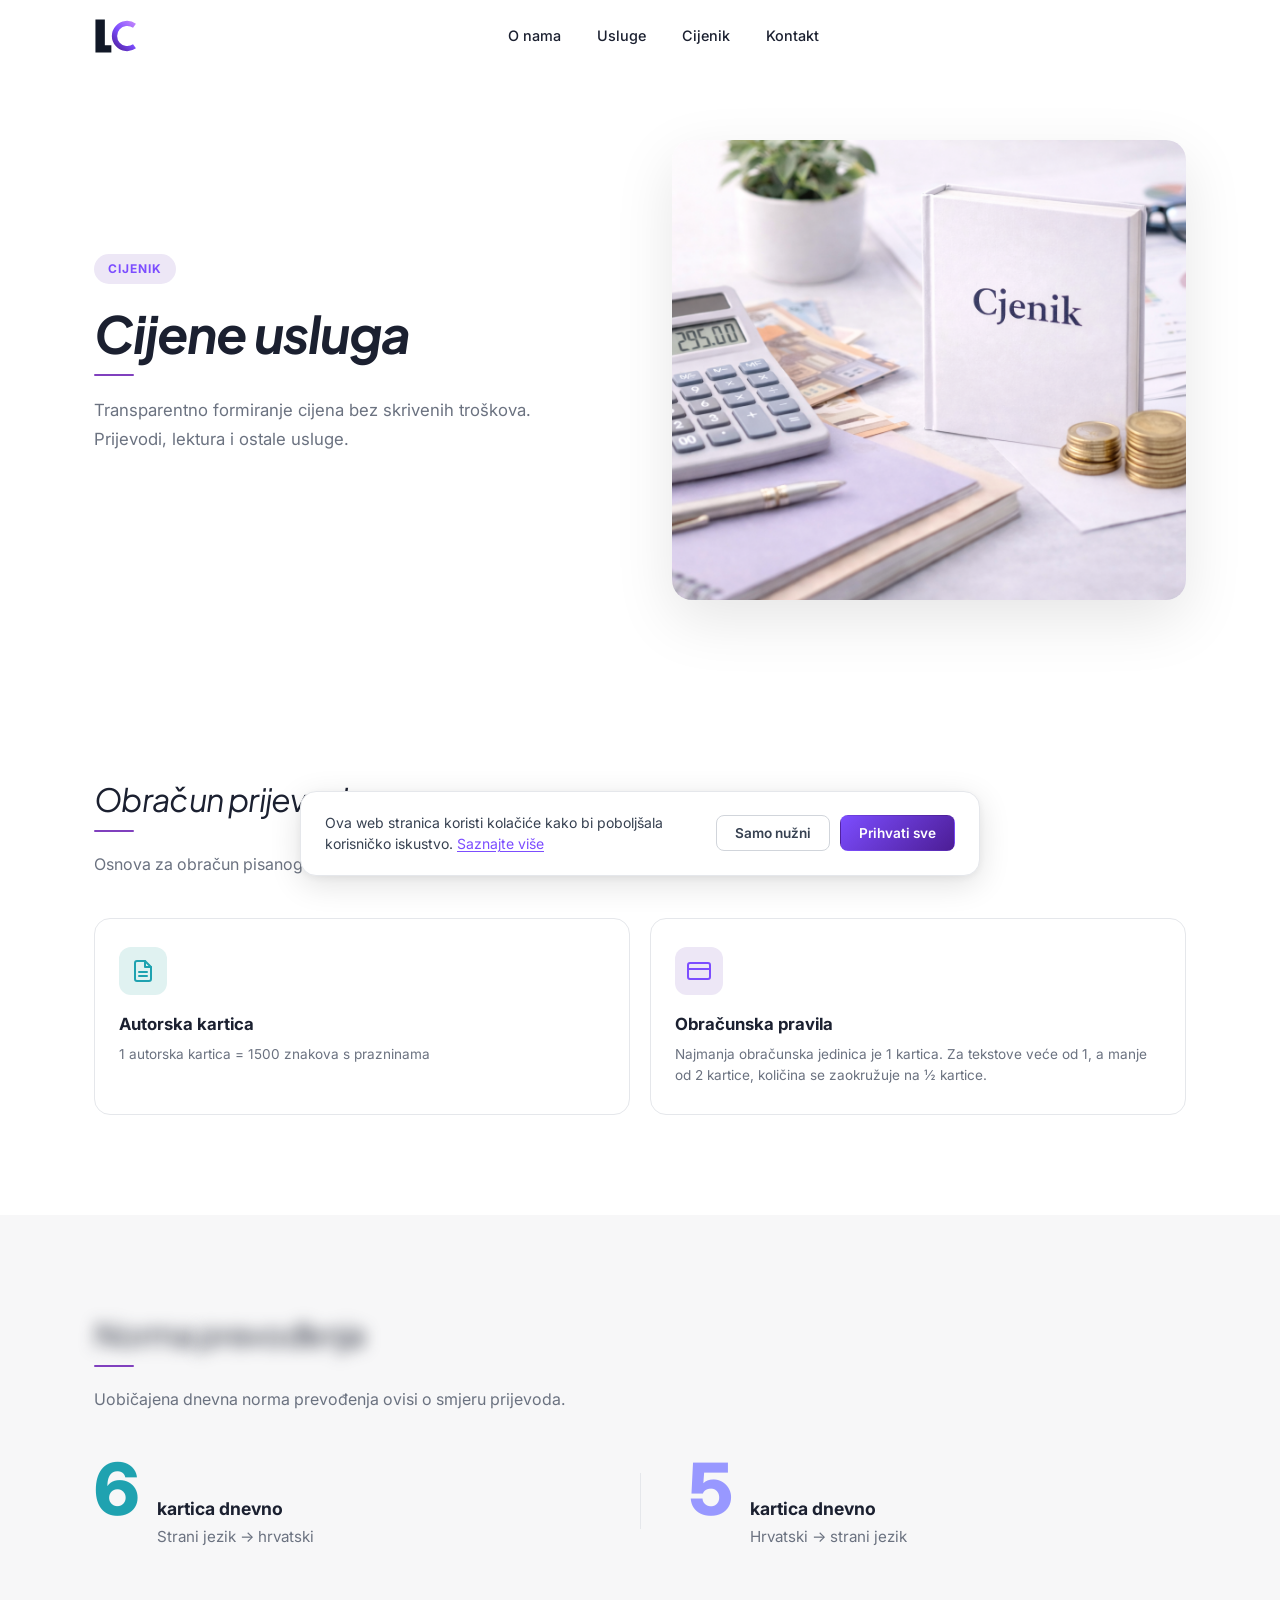
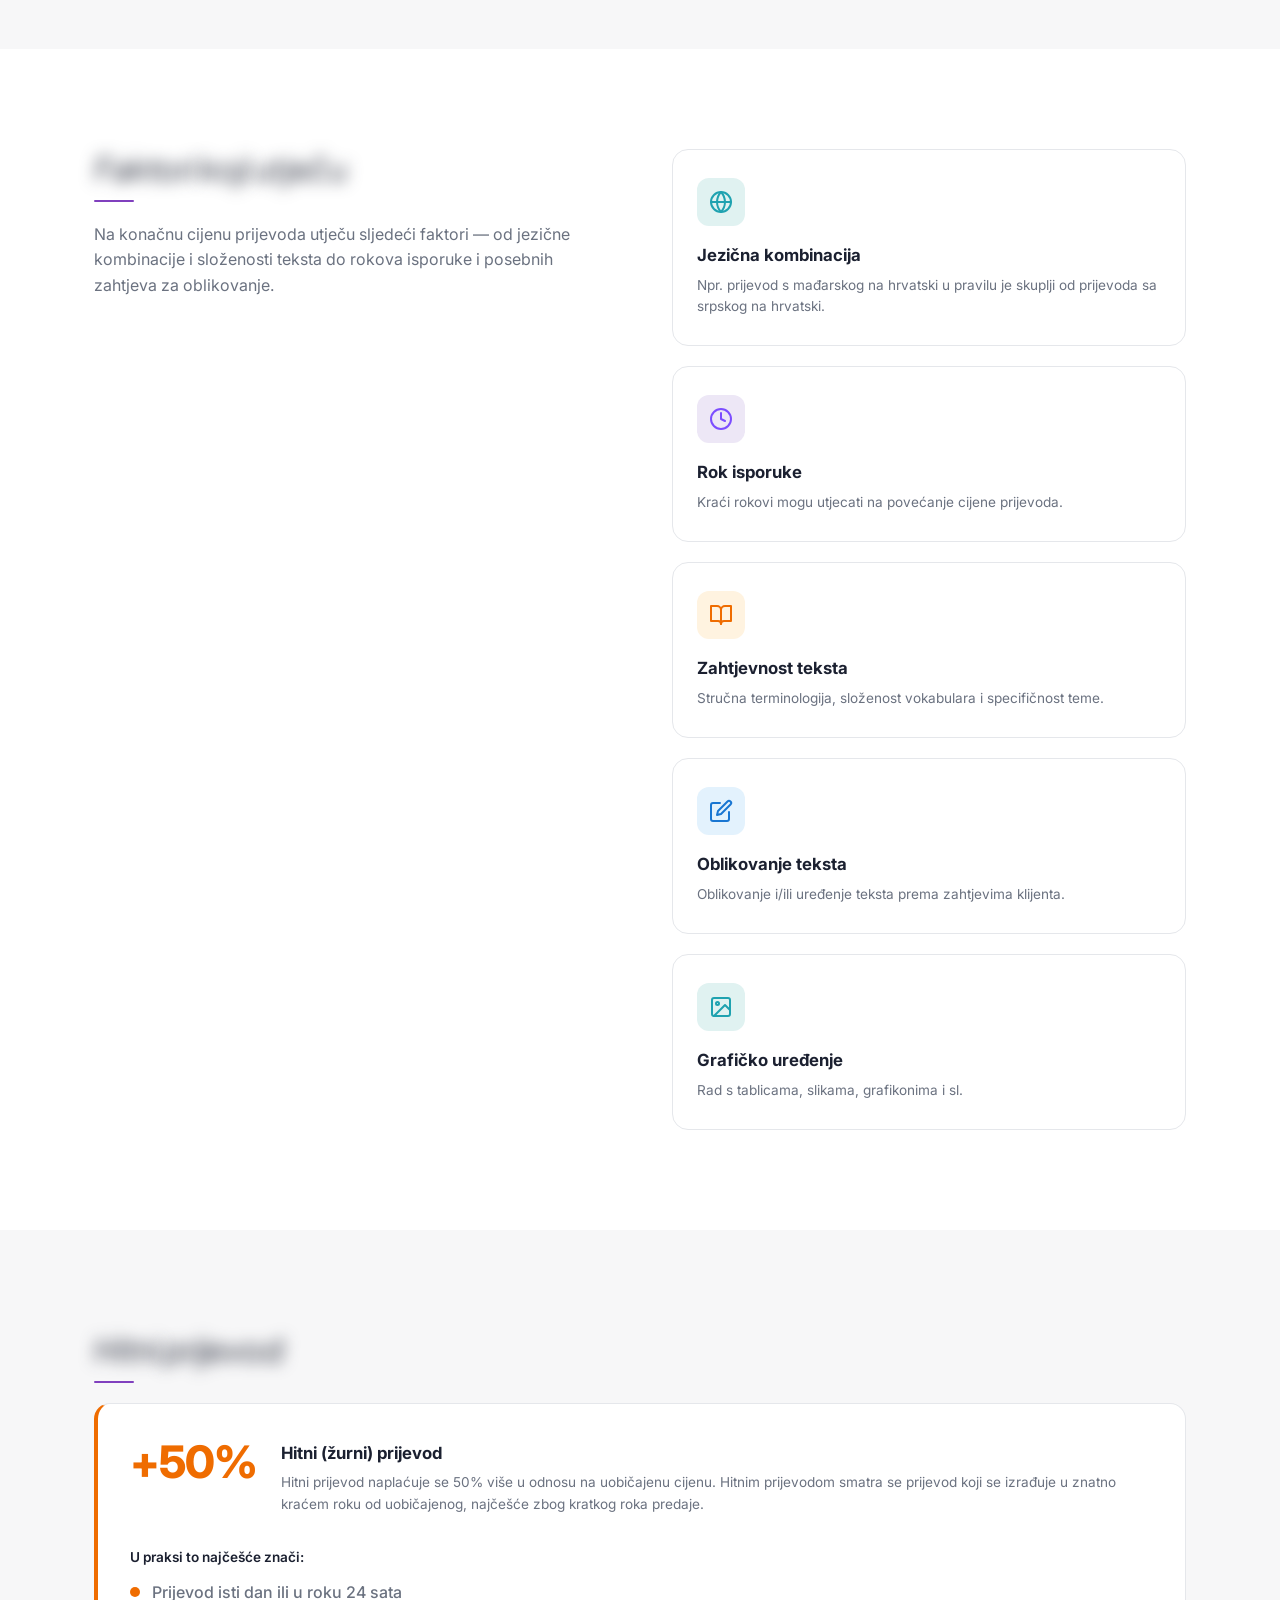
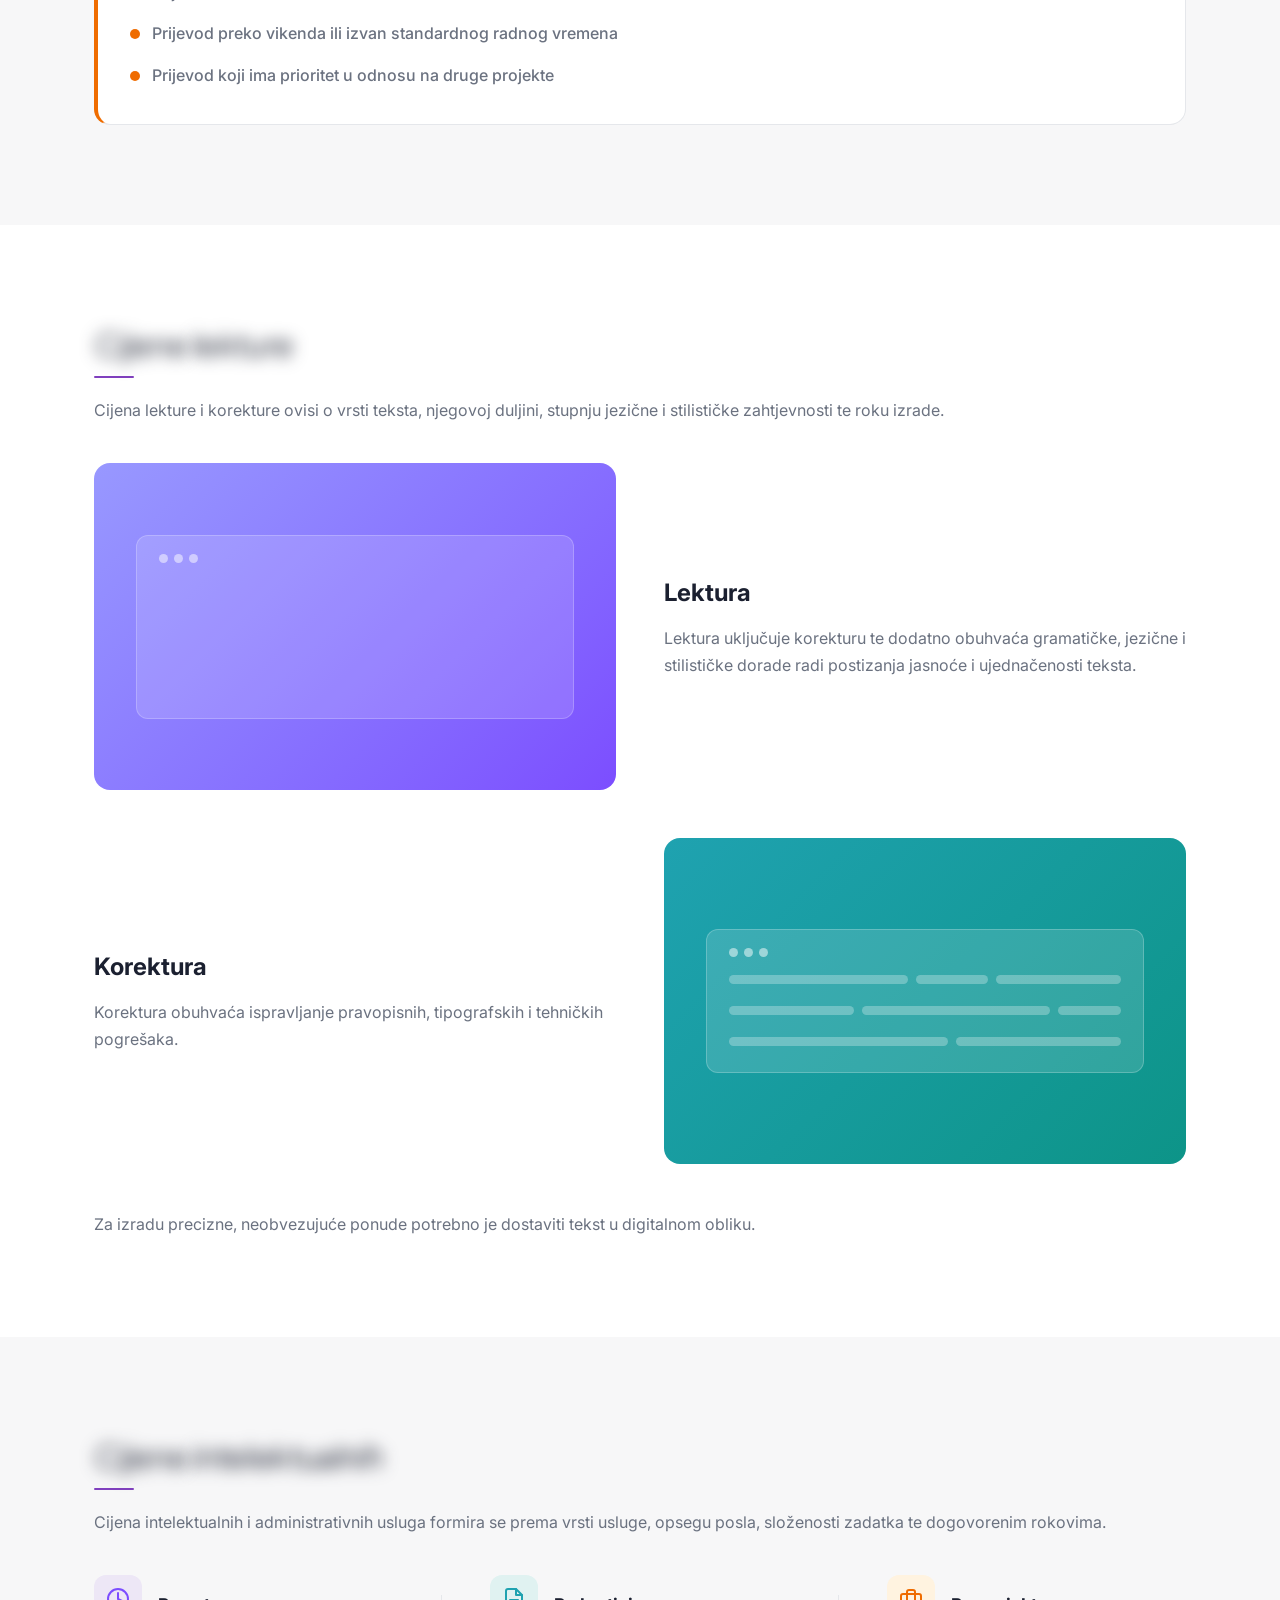
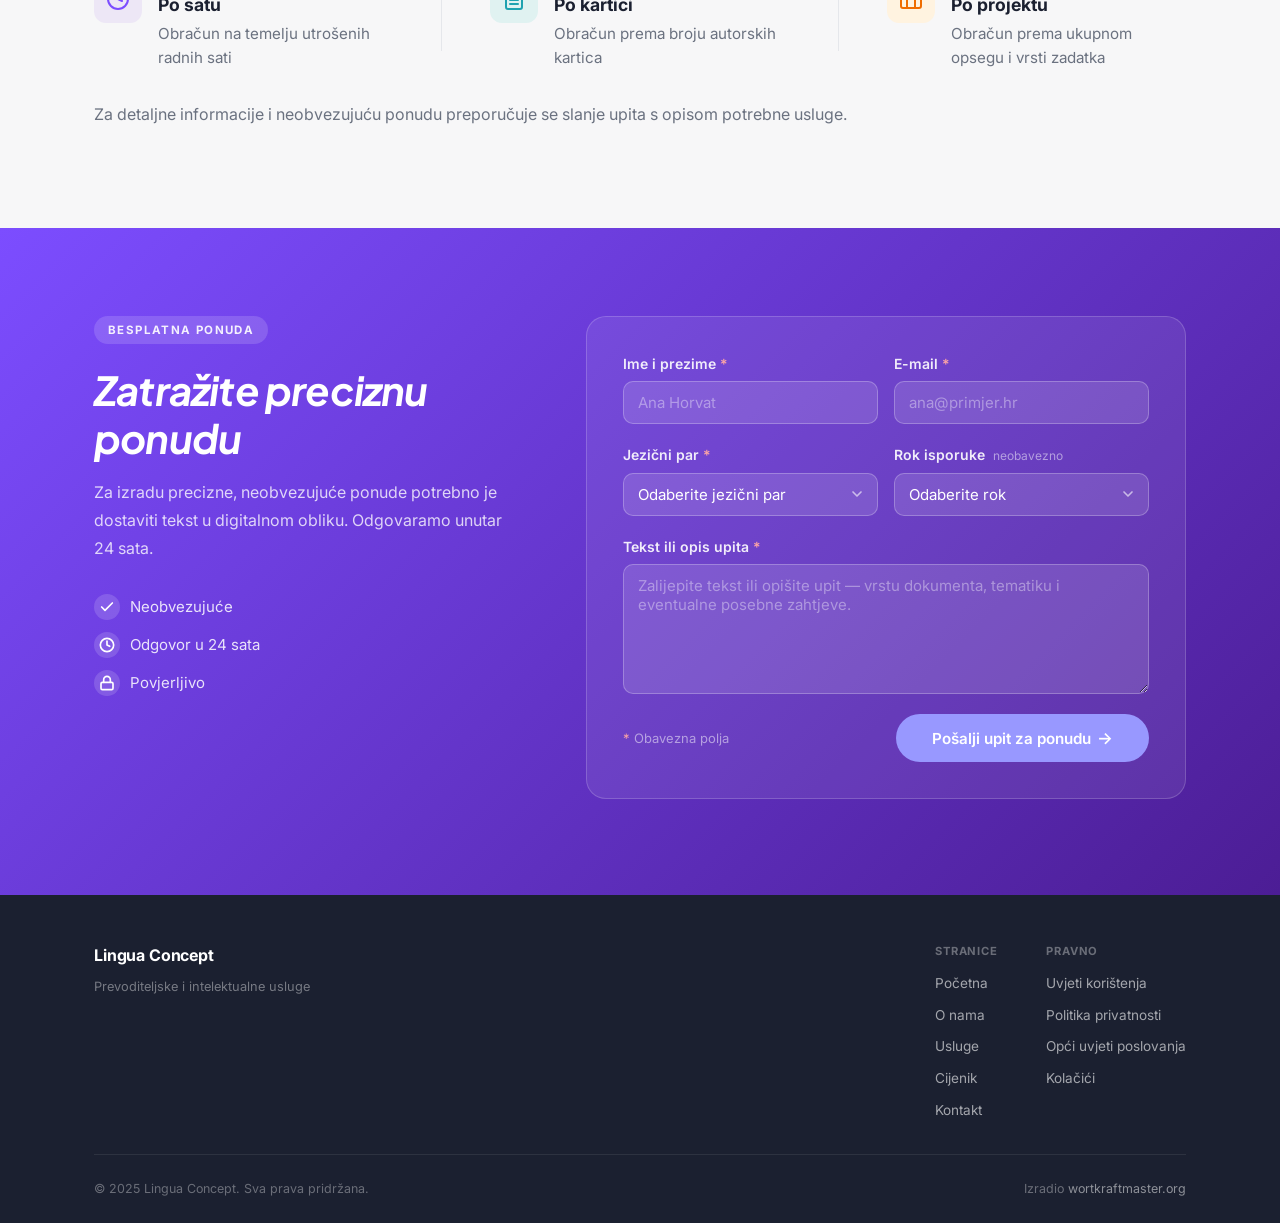
==== commit 7fa4fc21: "mobile view" ====
--- a/cijenik.html
+++ b/cijenik.html
@@ -4,6 +4,7 @@
   <meta charset="UTF-8" />
   <meta name="viewport" content="width=device-width, initial-scale=1.0" />
   <title>Cijenik – Lingua Concept</title>
+  <link rel="icon" type="image/svg+xml" href="img/icon.svg" />
   <link rel="stylesheet" href="styles.css" />
   <link rel="preconnect" href="https://fonts.googleapis.com" />
   <link rel="preconnect" href="https://fonts.gstatic.com" crossorigin />
@@ -325,6 +326,132 @@
     </div>
   </section>
 
+  <!-- ===== UPIT ZA PONUDU ===== -->
+  <section class="quote-section">
+    <div class="container">
+      <div class="quote-section__inner">
+
+        <!-- Left: copy + trust -->
+        <div class="quote-section__copy">
+          <span class="quote-section__badge">Besplatna ponuda</span>
+          <h2 class="quote-section__title">Zatražite preciznu ponudu</h2>
+          <p class="quote-section__desc">
+            Za izradu precizne, neobvezujuće ponude potrebno je dostaviti tekst u digitalnom obliku. Odgovaramo unutar 24 sata.
+          </p>
+          <ul class="quote-section__trust">
+            <li class="quote-section__trust-item">
+              <span class="quote-section__trust-icon">
+                <svg width="16" height="16" viewBox="0 0 24 24" fill="none" stroke="currentColor" stroke-width="2.5" stroke-linecap="round" stroke-linejoin="round"><polyline points="20 6 9 17 4 12"/></svg>
+              </span>
+              Neobvezujuće
+            </li>
+            <li class="quote-section__trust-item">
+              <span class="quote-section__trust-icon">
+                <svg width="16" height="16" viewBox="0 0 24 24" fill="none" stroke="currentColor" stroke-width="2.5" stroke-linecap="round" stroke-linejoin="round"><circle cx="12" cy="12" r="10"/><polyline points="12 6 12 12 16 14"/></svg>
+              </span>
+              Odgovor u 24 sata
+            </li>
+            <li class="quote-section__trust-item">
+              <span class="quote-section__trust-icon">
+                <svg width="16" height="16" viewBox="0 0 24 24" fill="none" stroke="currentColor" stroke-width="2.5" stroke-linecap="round" stroke-linejoin="round"><rect x="3" y="11" width="18" height="11" rx="2" ry="2"/><path d="M7 11V7a5 5 0 0 1 10 0v4"/></svg>
+              </span>
+              Povjerljivo
+            </li>
+          </ul>
+        </div>
+
+        <!-- Right: form -->
+        <div class="quote-section__form-card">
+
+          <div class="quote-form__success" id="quoteSuccess" hidden>
+            <span class="quote-form__success-icon">
+              <svg width="28" height="28" viewBox="0 0 24 24" fill="none" stroke="currentColor" stroke-width="2.5" stroke-linecap="round" stroke-linejoin="round">
+                <path d="M22 11.08V12a10 10 0 1 1-5.93-9.14"/><polyline points="22 4 12 14.01 9 11.01"/>
+              </svg>
+            </span>
+            <h3>Upit uspje&scaron;no poslan!</h3>
+            <p>Hvala vam na upitu. Javit ćemo vam se u najkraćem mogućem roku na navedenu e-mail adresu.</p>
+            <button type="button" class="btn btn--ghost" id="quoteReset">Po&scaron;alji novi upit</button>
+          </div>
+
+          <form class="quote-form" id="quoteForm" novalidate>
+
+            <div class="quote-form__row">
+              <div class="quote-form__group">
+                <label class="quote-form__label" for="qf-ime">
+                  Ime i prezime <span class="quote-form__required">*</span>
+                </label>
+                <input class="quote-form__input" type="text" id="qf-ime" name="ime"
+                  placeholder="Ana Horvat" required autocomplete="name" />
+                <span class="quote-form__error" id="qerr-ime"></span>
+              </div>
+              <div class="quote-form__group">
+                <label class="quote-form__label" for="qf-email">
+                  E-mail <span class="quote-form__required">*</span>
+                </label>
+                <input class="quote-form__input" type="email" id="qf-email" name="email"
+                  placeholder="ana@primjer.hr" required autocomplete="email" />
+                <span class="quote-form__error" id="qerr-email"></span>
+              </div>
+            </div>
+
+            <div class="quote-form__row">
+              <div class="quote-form__group">
+                <label class="quote-form__label" for="qf-jezik">
+                  Jezični par <span class="quote-form__required">*</span>
+                </label>
+                <select class="quote-form__select" id="qf-jezik" name="jezik" required>
+                  <option value="">Odaberite jezični par</option>
+                  <option value="HU → HR">Mađarski → Hrvatski</option>
+                  <option value="MK → HR">Makedonski → Hrvatski</option>
+                  <option value="SL → HR">Slovenski → Hrvatski</option>
+                  <option value="SR → HR">Srpski → Hrvatski</option>
+                  <option value="HR → HU">Hrvatski → Mađarski</option>
+                  <option value="HR → MK">Hrvatski → Makedonski</option>
+                  <option value="HR → SL">Hrvatski → Slovenski</option>
+                  <option value="HR → SR">Hrvatski → Srpski</option>
+                </select>
+                <span class="quote-form__error" id="qerr-jezik"></span>
+              </div>
+              <div class="quote-form__group">
+                <label class="quote-form__label" for="qf-rok">
+                  Rok isporuke
+                  <span class="quote-form__optional">neobavezno</span>
+                </label>
+                <select class="quote-form__select" id="qf-rok" name="rok">
+                  <option value="">Odaberite rok</option>
+                  <option value="Nije hitno (7+ dana)">Nije hitno (7+ dana)</option>
+                  <option value="3–5 radnih dana">3–5 radnih dana</option>
+                  <option value="1–2 radna dana">1–2 radna dana</option>
+                  <option value="Hitno (isti dan / 24 h)">Hitno (isti dan / 24 h)</option>
+                </select>
+              </div>
+            </div>
+
+            <div class="quote-form__group">
+              <label class="quote-form__label" for="qf-tekst">
+                Tekst ili opis upita <span class="quote-form__required">*</span>
+              </label>
+              <textarea class="quote-form__textarea" id="qf-tekst" name="tekst"
+                placeholder="Zalijepite tekst ili opišite upit — vrstu dokumenta, tematiku i eventualne posebne zahtjeve."
+                required rows="5"></textarea>
+              <span class="quote-form__error" id="qerr-tekst"></span>
+            </div>
+
+            <div class="quote-form__footer">
+              <p class="quote-form__note"><span class="quote-form__required">*</span> Obavezna polja</p>
+              <button type="submit" class="btn btn--purple btn--lg" id="quoteSubmit">
+                Po&scaron;alji upit za ponudu <span class="btn__arrow">&rarr;</span>
+              </button>
+            </div>
+
+          </form>
+        </div>
+
+      </div>
+    </div>
+  </section>
+
   <!-- ===== FOOTER ===== -->
   <footer class="footer">
     <div class="container">
@@ -342,6 +469,13 @@
             <a href="cijenik.html" class="footer__nav-link">Cijenik</a>
             <a href="kontakt.html" class="footer__nav-link">Kontakt</a>
           </div>
+          <div class="footer__nav-group">
+            <span class="footer__nav-label">Pravno</span>
+            <a href="uvjeti-koristenja.html" class="footer__nav-link">Uvjeti korištenja</a>
+            <a href="politika-privatnosti.html" class="footer__nav-link">Politika privatnosti</a>
+            <a href="opci-uvjeti-poslovanja.html" class="footer__nav-link">Opći uvjeti poslovanja</a>
+            <a href="kolacici.html" class="footer__nav-link">Kolačići</a>
+          </div>
         </nav>
       </div>
       <div class="footer__bottom">
--- a/styles.css
+++ b/styles.css
@@ -147,6 +147,7 @@
   gap: 12px;
   justify-content: center;
   margin-top: 24px;
+  flex-wrap: wrap;
 }
 
 /* --- Buttons --- */
@@ -735,8 +736,7 @@
 
 .info-card__grid {
   display: grid;
-  grid-template-columns: auto auto;
-  justify-content: center;
+  grid-template-columns: minmax(0, 320px) 1fr;
   gap: 24px;
   padding: 52px 48px 40px;
   align-items: start;
@@ -836,6 +836,13 @@
     text-align: left;
     min-width: unset;
   }
+
+  .info-card__socials {
+    padding: 12px 20px 28px;
+    gap: 16px;
+    flex-wrap: wrap;
+    justify-content: center;
+  }
 }
 
 /* =============================================
@@ -1078,6 +1085,13 @@
   }
 }
 
+@media (max-width: 400px) {
+  .footer__nav {
+    flex-direction: column;
+    gap: 24px;
+  }
+}
+
 /* =============================================
    RESPONSIVE
    ============================================= */
@@ -1105,11 +1119,21 @@
   .hero__illustration {
     gap: 20px;
   }
+
+  .about-hero__columns,
+  .about-services__columns {
+    gap: 40px;
+  }
 }
 
 @media (max-width: 768px) {
   :root {
     --section-padding: 56px;
+  }
+
+  .header {
+    background: #fff;
+    backdrop-filter: none;
   }
 
   .nav__links,
@@ -1183,6 +1207,10 @@
     text-align: center;
   }
 
+  .governance__visual {
+    display: none;
+  }
+
   .governance__text .section-title,
   .governance__text .section-desc {
     text-align: center;
@@ -1223,6 +1251,31 @@
 
   .hero__lang-badges {
     gap: 8px;
+  }
+
+  .hero__subtitle {
+    font-size: 1rem;
+  }
+
+  .section-actions {
+    flex-direction: column;
+    align-items: center;
+  }
+
+  .section-actions .btn {
+    width: 100%;
+    max-width: 320px;
+    justify-content: center;
+  }
+}
+
+@media (max-width: 480px) {
+  .hero__illus-wrap {
+    display: none;
+  }
+
+  .hero__cta {
+    margin-bottom: 0;
   }
 }
 
@@ -1361,24 +1414,28 @@
 
 @media (max-width: 768px) {
   .about-vcard__row {
-    flex-wrap: wrap;
-    justify-content: center;
+    flex-wrap: nowrap;
+    overflow-x: auto;
+    align-items: stretch;
+    scrollbar-width: none;
+    -ms-overflow-style: none;
+    margin: 0 -24px;
+    padding: 8px 24px 20px;
+    gap: 12px;
+  }
+
+  .about-vcard__row::-webkit-scrollbar {
+    display: none;
   }
 
   .about-vcard__card {
-    flex: 0 0 calc(50% - 8px);
-    min-height: 240px;
+    flex: 0 0 220px;
+    min-height: 200px;
     transform: rotate(0deg) !important;
   }
 
   .about-vcard__card:hover {
     transform: translateY(-6px) !important;
-  }
-}
-
-@media (max-width: 480px) {
-  .about-vcard__card {
-    flex: 0 0 100%;
   }
 }
 
@@ -1467,11 +1524,12 @@
 }
 
 @media (max-width: 768px) {
-  .about-perks__arrow--left { left: -12px; }
-  .about-perks__arrow--right { right: -12px; }
   .about-perks__arrow {
-    width: 36px;
-    height: 36px;
+    display: none;
+  }
+
+  .about-perks__card {
+    flex: 0 0 240px;
   }
 }
 
@@ -1540,6 +1598,13 @@
   background: var(--bg-primary);
 }
 
+.about-services__head {
+  display: flex;
+  justify-content: space-between;
+  align-items: center;
+  margin-bottom: 48px;
+}
+
 .about-services__title {
   font-family: 'Plus Jakarta Sans', system-ui, -apple-system, BlinkMacSystemFont, "Segoe UI", Roboto, "Helvetica Neue", Arial, sans-serif;
   font-size: clamp(1.75rem, 3.5vw, 2.5rem);
@@ -1547,7 +1612,7 @@
   font-style: italic;
   letter-spacing: -0.02em;
   line-height: 1.2;
-  margin-bottom: 48px;
+  margin-bottom: 0;
   color: var(--text-heading);
 }
 
@@ -1716,7 +1781,13 @@
 
   .about-hero__columns {
     grid-template-columns: 1fr;
-    gap: 28px;
+    gap: 24px;
+  }
+
+  .about-services__head {
+    flex-direction: column;
+    align-items: flex-start;
+    gap: 20px;
   }
 
   .about-services__columns {
@@ -1821,6 +1892,41 @@
   background: var(--bg-primary);
 }
 
+/* Read-more toggle — desktop: always visible, button hidden */
+.about-intro__expandable {
+  display: block;
+}
+
+.about-intro__read-more {
+  display: none;
+}
+
+/* Read-more toggle — mobile */
+@media (max-width: 768px) {
+  .about-intro__expandable {
+    display: none;
+  }
+
+  .about-intro__expandable.is-open {
+    display: block;
+    margin-top: 20px;
+  }
+
+  .about-intro__read-more {
+    display: flex;
+    margin: 0 auto;
+  }
+
+  .about-intro__read-more-arrow {
+    transition: transform 0.25s ease;
+    flex-shrink: 0;
+  }
+
+  .about-intro__read-more.is-open .about-intro__read-more-arrow {
+    transform: rotate(180deg);
+  }
+}
+
 @media (max-width: 900px) {
   .page-hero__inner {
     grid-template-columns: 1fr;
@@ -2070,6 +2176,7 @@
 @media (max-width: 768px) {
   .usluge-table--grid {
     grid-template-columns: 1fr;
+    gap: 24px;
   }
 }
 
@@ -2398,9 +2505,63 @@
     grid-template-columns: 1fr;
   }
 
+  .usluge-grid--intelekt {
+    gap: 0;
+  }
+
+  .usluge-grid--intelekt .usluge-card {
+    display: flex;
+    flex-direction: row;
+    align-items: center;
+    gap: 14px;
+    background: none;
+    border: none;
+    border-bottom: 1px solid var(--border-color);
+    border-radius: 0;
+    padding: 14px 0;
+    box-shadow: none;
+    transform: none;
+  }
+
+  .usluge-grid--intelekt .usluge-card:last-child {
+    border-bottom: none;
+    padding-bottom: 0;
+  }
+
+  .usluge-grid--intelekt .usluge-card:hover {
+    border-color: transparent;
+    box-shadow: none;
+    transform: none;
+  }
+
+  .usluge-grid--intelekt .usluge-card__icon {
+    width: 10px;
+    height: 10px;
+    border-radius: 50%;
+    flex-shrink: 0;
+  }
+
+  .usluge-grid--intelekt .usluge-card__icon svg {
+    display: none;
+  }
+
+  .usluge-grid--intelekt .usluge-card__title {
+    margin-bottom: 0;
+    font-size: 0.95rem;
+    font-weight: 500;
+  }
+
+  .usluge-grid--intelekt .usluge-card__desc {
+    display: none;
+  }
+
   .usluge-prose-cols {
     grid-template-columns: 1fr;
     gap: 32px;
+  }
+
+  .usluge-section__subtitle {
+    margin-bottom: 24px;
   }
 }
 
@@ -2523,7 +2684,7 @@
   }
 }
 
-@media (max-width: 480px) {
+@media (max-width: 640px) {
   .cijenik-norms {
     flex-direction: column;
     gap: 24px;
@@ -2564,6 +2725,56 @@
   .cijenik-factors__left {
     position: static;
   }
+
+  .cijenik-factors__right {
+    gap: 0;
+  }
+
+  .cijenik-factors__right .usluge-card {
+    display: flex;
+    flex-direction: row;
+    align-items: center;
+    gap: 14px;
+    background: none;
+    border: none;
+    border-bottom: 1px solid var(--border-color);
+    border-radius: 0;
+    padding: 14px 0;
+    box-shadow: none;
+    transform: none;
+  }
+
+  .cijenik-factors__right .usluge-card:last-child {
+    border-bottom: none;
+    padding-bottom: 0;
+  }
+
+  .cijenik-factors__right .usluge-card:hover {
+    border-color: transparent;
+    box-shadow: none;
+    transform: none;
+  }
+
+  .cijenik-factors__right .usluge-card__icon {
+    width: 10px;
+    height: 10px;
+    border-radius: 50%;
+    flex-shrink: 0;
+  }
+
+  .cijenik-factors__right .usluge-card__icon svg {
+    display: none;
+  }
+
+  .cijenik-factors__right .usluge-card__title {
+    margin-bottom: 0;
+    font-size: 0.95rem;
+    font-weight: 500;
+  }
+
+  .cijenik-factors__right .usluge-card__desc {
+    display: none;
+  }
 }
 
 .cijenik-highlight {
@@ -2655,6 +2866,16 @@
     grid-template-columns: 1fr;
     gap: 24px;
     direction: ltr;
+  }
+}
+
+@media (max-width: 600px) {
+  .cijenik-zigzag__image {
+    display: none;
+  }
+
+  .cijenik-zigzag {
+    gap: 32px;
   }
 }
 
@@ -3301,3 +3522,647 @@
   opacity: 1;
   transform: translateY(0);
 }
+
+/* ===== PRICE CTA ===== */
+.price-cta {
+  background: linear-gradient(135deg, #7c4dff 0%, #4c1d95 100%);
+  padding: 88px 0 96px;
+  text-align: center;
+}
+
+.price-cta__inner {
+  max-width: 580px;
+  margin: 0 auto;
+}
+
+.price-cta__badge {
+  display: inline-block;
+  background: rgba(255, 255, 255, 0.15);
+  color: rgba(255, 255, 255, 0.9);
+  font-size: 0.72rem;
+  font-weight: 700;
+  letter-spacing: 0.12em;
+  text-transform: uppercase;
+  padding: 5px 14px;
+  border-radius: 100px;
+  margin-bottom: 22px;
+}
+
+.price-cta__title {
+  font-family: 'Plus Jakarta Sans', system-ui, -apple-system, sans-serif;
+  font-size: clamp(2rem, 4.5vw, 3rem);
+  font-weight: 700;
+  font-style: italic;
+  letter-spacing: -0.02em;
+  line-height: 1.15;
+  color: #fff;
+  margin-bottom: 16px;
+}
+
+.price-cta__desc {
+  font-size: 1.0625rem;
+  color: rgba(255, 255, 255, 0.78);
+  line-height: 1.75;
+  margin-bottom: 40px;
+}
+
+.price-cta__actions {
+  display: flex;
+  gap: 14px;
+  justify-content: center;
+  flex-wrap: wrap;
+  margin-bottom: 36px;
+}
+
+.btn--white {
+  background: #fff;
+  color: #4c1d95;
+  border: none;
+}
+
+.btn--white:hover {
+  background: #f0ebff;
+  transform: translateY(-1px);
+  box-shadow: 0 6px 24px rgba(0, 0, 0, 0.18);
+}
+
+.btn--ghost-white {
+  background: transparent;
+  color: #fff;
+  border: 1.5px solid rgba(255, 255, 255, 0.4);
+}
+
+.btn--ghost-white:hover {
+  background: rgba(255, 255, 255, 0.1);
+  border-color: rgba(255, 255, 255, 0.7);
+}
+
+.price-cta__pills {
+  display: flex;
+  gap: 8px;
+  justify-content: center;
+  flex-wrap: wrap;
+  align-items: center;
+}
+
+.price-cta__pill {
+  font-size: 0.8125rem;
+  color: rgba(255, 255, 255, 0.6);
+}
+
+.price-cta__pill + .price-cta__pill::before {
+  content: '·';
+  margin-right: 8px;
+  color: rgba(255, 255, 255, 0.35);
+}
+
+@media (max-width: 768px) {
+  .price-cta {
+    padding: 56px 0 64px;
+  }
+}
+
+@media (max-width: 600px) {
+  .price-cta__actions {
+    flex-direction: column;
+    align-items: center;
+  }
+
+  .price-cta__actions .btn {
+    width: 100%;
+    justify-content: center;
+  }
+
+  .price-cta__pill + .price-cta__pill::before {
+    display: none;
+  }
+
+  .price-cta__pills {
+    gap: 6px 0;
+    flex-direction: column;
+  }
+}
+
+/* --- CTA inline form --- */
+.price-cta__inner {
+  max-width: 640px;
+}
+
+@keyframes ctaFormIn {
+  from { opacity: 0; transform: translateY(20px); }
+  to   { opacity: 1; transform: translateY(0); }
+}
+
+.price-cta__form-wrap {
+  margin-top: 48px;
+  padding-top: 40px;
+  border-top: 1px solid rgba(255, 255, 255, 0.2);
+  text-align: left;
+  animation: ctaFormIn 0.4s cubic-bezier(0.22, 1, 0.36, 1) both;
+}
+
+.price-cta__form {
+  display: flex;
+  flex-direction: column;
+  gap: 20px;
+}
+
+.price-cta__form-row {
+  display: grid;
+  grid-template-columns: 1fr 1fr;
+  gap: 16px;
+}
+
+.price-cta__form-group {
+  display: flex;
+  flex-direction: column;
+  gap: 6px;
+}
+
+.price-cta__form-group--half {
+  max-width: calc(50% - 8px);
+}
+
+.price-cta__form-label {
+  font-size: 0.875rem;
+  font-weight: 600;
+  color: rgba(255, 255, 255, 0.9);
+}
+
+.price-cta__form-required { color: #fca5a5; }
+
+.price-cta__form-optional {
+  font-size: 0.75rem;
+  font-weight: 400;
+  color: rgba(255, 255, 255, 0.5);
+  margin-left: 4px;
+}
+
+.price-cta__form-input,
+.price-cta__form-textarea {
+  background: rgba(255, 255, 255, 0.12);
+  border: 1.5px solid rgba(255, 255, 255, 0.25);
+  border-radius: 10px;
+  padding: 11px 14px;
+  font-size: 0.9375rem;
+  font-family: inherit;
+  color: #fff;
+  width: 100%;
+  outline: none;
+  transition: border-color 0.18s, background 0.18s;
+}
+
+.price-cta__form-input::placeholder,
+.price-cta__form-textarea::placeholder {
+  color: rgba(255, 255, 255, 0.38);
+}
+
+.price-cta__form-input:focus,
+.price-cta__form-textarea:focus {
+  border-color: rgba(255, 255, 255, 0.7);
+  background: rgba(255, 255, 255, 0.18);
+}
+
+.price-cta__form-input.is-invalid,
+.price-cta__form-textarea.is-invalid {
+  border-color: #fca5a5;
+  background: rgba(239, 68, 68, 0.12);
+}
+
+.price-cta__form-textarea {
+  resize: vertical;
+  min-height: 110px;
+}
+
+.price-cta__form-error {
+  font-size: 0.8rem;
+  color: #fca5a5;
+  display: none;
+}
+
+.price-cta__form-error.is-visible { display: block; }
+
+.price-cta__form-footer {
+  display: flex;
+  justify-content: space-between;
+  align-items: center;
+  flex-wrap: wrap;
+  gap: 12px;
+}
+
+.price-cta__form-note {
+  font-size: 0.8125rem;
+  color: rgba(255, 255, 255, 0.5);
+}
+
+.price-cta__form-success {
+  text-align: center;
+  padding: 36px 24px;
+  background: rgba(255, 255, 255, 0.1);
+  border-radius: 16px;
+  border: 1.5px solid rgba(255, 255, 255, 0.2);
+}
+
+.price-cta__success-icon {
+  display: inline-flex;
+  align-items: center;
+  justify-content: center;
+  width: 56px;
+  height: 56px;
+  border-radius: 50%;
+  background: rgba(255, 255, 255, 0.15);
+  color: #fff;
+  margin-bottom: 16px;
+}
+
+.price-cta__form-success h3 {
+  font-size: 1.25rem;
+  font-weight: 700;
+  color: #fff;
+  margin-bottom: 8px;
+}
+
+.price-cta__form-success p {
+  font-size: 0.9375rem;
+  color: rgba(255, 255, 255, 0.72);
+  line-height: 1.65;
+  margin-bottom: 24px;
+}
+
+@media (max-width: 600px) {
+  .price-cta__form-row { grid-template-columns: 1fr; }
+  .price-cta__form-group--half { max-width: 100%; }
+  .price-cta__form-footer { flex-direction: column-reverse; align-items: flex-start; }
+  .price-cta__form-footer .btn { width: 100%; justify-content: center; }
+}
+
+/* ===== COOKIE BANNER ===== */
+.cookie-banner {
+  position: fixed;
+  bottom: 24px;
+  left: 50%;
+  transform: translateX(-50%) translateY(calc(100% + 32px));
+  z-index: 9999;
+  width: calc(100% - 48px);
+  max-width: 680px;
+  background: #fff;
+  border: 1px solid #e5e7eb;
+  border-radius: 16px;
+  box-shadow: 0 8px 32px rgba(0,0,0,0.12), 0 2px 8px rgba(0,0,0,0.06);
+  padding: 20px 24px;
+  display: flex;
+  align-items: center;
+  gap: 20px;
+  transition: transform 0.4s cubic-bezier(0.34, 1.56, 0.64, 1), opacity 0.3s ease;
+  opacity: 0;
+}
+
+.cookie-banner--visible {
+  transform: translateX(-50%) translateY(0);
+  opacity: 1;
+}
+
+.cookie-banner__text {
+  flex: 1;
+  font-size: 0.875rem;
+  color: #374151;
+  line-height: 1.55;
+  margin: 0;
+}
+
+.cookie-banner__text a {
+  color: #7c4dff;
+  text-decoration: underline;
+  text-underline-offset: 2px;
+  white-space: nowrap;
+}
+
+.cookie-banner__text a:hover {
+  color: #4c1d95;
+}
+
+.cookie-banner__actions {
+  display: flex;
+  gap: 10px;
+  flex-shrink: 0;
+}
+
+.cookie-banner__btn {
+  padding: 9px 18px;
+  border-radius: 8px;
+  font-size: 0.85rem;
+  font-weight: 600;
+  font-family: inherit;
+  cursor: pointer;
+  border: 1.5px solid transparent;
+  transition: background 0.18s, color 0.18s, border-color 0.18s;
+  white-space: nowrap;
+}
+
+.cookie-banner__btn--ghost {
+  background: transparent;
+  border-color: #d1d5db;
+  color: #374151;
+}
+
+.cookie-banner__btn--ghost:hover {
+  border-color: #9ca3af;
+  background: #f9fafb;
+}
+
+.cookie-banner__btn--accept {
+  background: linear-gradient(135deg, #7c4dff, #4c1d95);
+  color: #fff;
+  border-color: transparent;
+}
+
+.cookie-banner__btn--accept:hover {
+  background: linear-gradient(135deg, #6d3de8, #3b1580);
+}
+
+@media (max-width: 600px) {
+  .cookie-banner {
+    flex-direction: column;
+    align-items: stretch;
+    bottom: 16px;
+    width: calc(100% - 32px);
+    gap: 14px;
+  }
+
+  .cookie-banner__actions {
+    justify-content: flex-end;
+  }
+}
+
+/* ===== QUOTE SECTION (Cijenik) ===== */
+.quote-section {
+  background: linear-gradient(135deg, #7c4dff 0%, #4c1d95 100%);
+  padding: 88px 0 96px;
+}
+
+.quote-section__inner {
+  display: grid;
+  grid-template-columns: 1fr 1.4fr;
+  gap: 64px;
+  align-items: start;
+}
+
+.quote-section__badge {
+  display: inline-block;
+  background: rgba(255, 255, 255, 0.15);
+  color: rgba(255, 255, 255, 0.9);
+  font-size: 0.72rem;
+  font-weight: 700;
+  letter-spacing: 0.12em;
+  text-transform: uppercase;
+  padding: 5px 14px;
+  border-radius: 100px;
+  margin-bottom: 22px;
+}
+
+.quote-section__title {
+  font-family: 'Plus Jakarta Sans', system-ui, -apple-system, sans-serif;
+  font-size: clamp(1.75rem, 3.5vw, 2.5rem);
+  font-weight: 700;
+  font-style: italic;
+  letter-spacing: -0.02em;
+  line-height: 1.2;
+  color: #fff;
+  margin-bottom: 16px;
+}
+
+.quote-section__desc {
+  font-size: 1rem;
+  color: rgba(255, 255, 255, 0.78);
+  line-height: 1.75;
+  margin-bottom: 32px;
+}
+
+.quote-section__trust {
+  list-style: none;
+  display: flex;
+  flex-direction: column;
+  gap: 12px;
+}
+
+.quote-section__trust-item {
+  display: flex;
+  align-items: center;
+  gap: 10px;
+  font-size: 0.9375rem;
+  color: rgba(255, 255, 255, 0.85);
+}
+
+.quote-section__trust-icon {
+  display: inline-flex;
+  align-items: center;
+  justify-content: center;
+  width: 26px;
+  height: 26px;
+  border-radius: 50%;
+  background: rgba(255, 255, 255, 0.15);
+  color: #fff;
+  flex-shrink: 0;
+}
+
+.quote-section__form-card {
+  background: rgba(255, 255, 255, 0.08);
+  border: 1.5px solid rgba(255, 255, 255, 0.18);
+  border-radius: 20px;
+  padding: 36px;
+}
+
+.quote-form {
+  display: flex;
+  flex-direction: column;
+  gap: 20px;
+}
+
+.quote-form__row {
+  display: grid;
+  grid-template-columns: 1fr 1fr;
+  gap: 16px;
+}
+
+.quote-form__group {
+  display: flex;
+  flex-direction: column;
+  gap: 6px;
+}
+
+.quote-form__label {
+  font-size: 0.875rem;
+  font-weight: 600;
+  color: rgba(255, 255, 255, 0.9);
+}
+
+.quote-form__required { color: #fca5a5; }
+
+.quote-form__optional {
+  font-size: 0.75rem;
+  font-weight: 400;
+  color: rgba(255, 255, 255, 0.5);
+  margin-left: 4px;
+}
+
+.quote-form__input,
+.quote-form__select,
+.quote-form__textarea {
+  background: rgba(255, 255, 255, 0.12);
+  border: 1.5px solid rgba(255, 255, 255, 0.25);
+  border-radius: 10px;
+  padding: 11px 14px;
+  font-size: 0.9375rem;
+  font-family: inherit;
+  color: #fff;
+  width: 100%;
+  outline: none;
+  transition: border-color 0.18s, background 0.18s;
+  -webkit-appearance: none;
+  appearance: none;
+}
+
+.quote-form__input::placeholder,
+.quote-form__textarea::placeholder {
+  color: rgba(255, 255, 255, 0.38);
+}
+
+.quote-form__select option {
+  background: #4c1d95;
+  color: #fff;
+}
+
+.quote-form__select {
+  background-image: url("data:image/svg+xml,%3Csvg xmlns='http://www.w3.org/2000/svg' width='16' height='16' viewBox='0 0 24 24' fill='none' stroke='rgba(255,255,255,0.6)' stroke-width='2.5' stroke-linecap='round' stroke-linejoin='round'%3E%3Cpolyline points='6 9 12 15 18 9'/%3E%3C/svg%3E");
+  background-repeat: no-repeat;
+  background-position: right 12px center;
+  padding-right: 36px;
+  cursor: pointer;
+}
+
+.quote-form__input:focus,
+.quote-form__select:focus,
+.quote-form__textarea:focus {
+  border-color: rgba(255, 255, 255, 0.7);
+  background: rgba(255, 255, 255, 0.18);
+}
+
+.quote-form__input.is-invalid,
+.quote-form__select.is-invalid,
+.quote-form__textarea.is-invalid {
+  border-color: #fca5a5;
+  background: rgba(239, 68, 68, 0.12);
+}
+
+.quote-form__textarea {
+  resize: vertical;
+  min-height: 130px;
+}
+
+.quote-form__error {
+  font-size: 0.8rem;
+  color: #fca5a5;
+  display: none;
+}
+
+.quote-form__error.is-visible { display: block; }
+
+.quote-form__footer {
+  display: flex;
+  justify-content: space-between;
+  align-items: center;
+  flex-wrap: wrap;
+  gap: 12px;
+}
+
+.quote-form__note {
+  font-size: 0.8125rem;
+  color: rgba(255, 255, 255, 0.5);
+}
+
+.quote-form__success {
+  text-align: center;
+  padding: 40px 24px;
+}
+
+.quote-form__success-icon {
+  display: inline-flex;
+  align-items: center;
+  justify-content: center;
+  width: 56px;
+  height: 56px;
+  border-radius: 50%;
+  background: rgba(255, 255, 255, 0.15);
+  color: #fff;
+  margin-bottom: 16px;
+}
+
+.quote-form__success h3 {
+  font-size: 1.25rem;
+  font-weight: 700;
+  color: #fff;
+  margin-bottom: 8px;
+}
+
+.quote-form__success p {
+  font-size: 0.9375rem;
+  color: rgba(255, 255, 255, 0.72);
+  line-height: 1.65;
+  margin-bottom: 24px;
+}
+
+@media (max-width: 900px) {
+  .quote-section__inner {
+    grid-template-columns: 1fr;
+    gap: 40px;
+  }
+}
+
+@media (max-width: 768px) {
+  .quote-section {
+    padding: 56px 0 64px;
+  }
+}
+
+@media (max-width: 600px) {
+  .quote-section__form-card { padding: 24px 20px; }
+  .quote-form__row { grid-template-columns: 1fr; }
+  .quote-form__footer { flex-direction: column-reverse; align-items: flex-start; }
+  .quote-form__footer .btn { width: 100%; justify-content: center; }
+}
+
+/* ============================================================
+   KONTAKT — tablet fixes (collapses at same 900 px breakpoint
+   as the page-hero so layout stays consistent)
+   ============================================================ */
+@media (max-width: 900px) {
+  /* Remove narrow max-width on hero description in single-column layout */
+  .page-hero__desc {
+    max-width: none;
+  }
+
+  /* Collapse info-card grid to single column (prevents auto-column overflow) */
+  .info-card__grid {
+    grid-template-columns: 1fr;
+    gap: 28px;
+    padding: 40px 36px 28px;
+  }
+}
+
+/* Kontakt podatci — mobile: hide disclaimer text and row labels */
+@media (max-width: 768px) {
+  .info-card__disclaimer {
+    display: none;
+  }
+
+  .info-card__label {
+    display: none;
+  }
+}
+
+/* Footer — mobile: hide Stranice and Pravno nav groups */
+@media (max-width: 768px) {
+  .footer__nav {
+    display: none;
+  }
+}
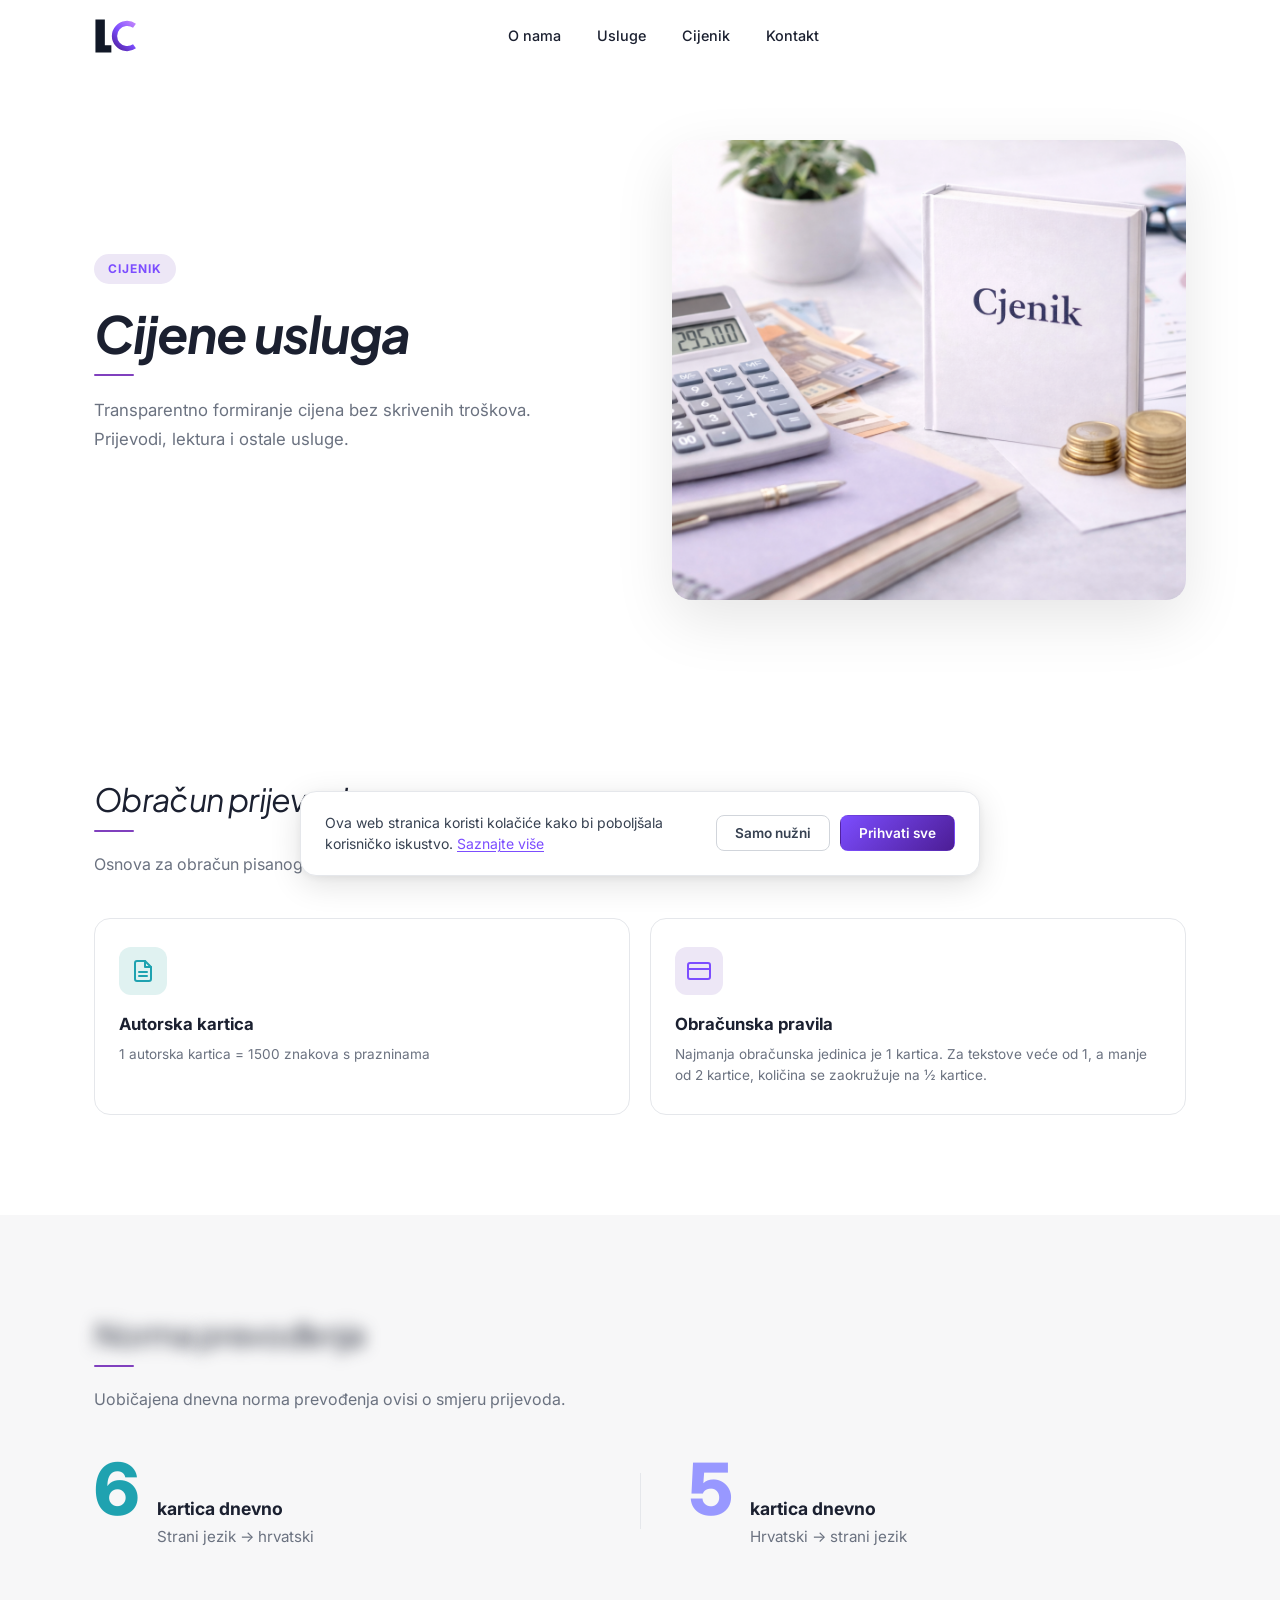
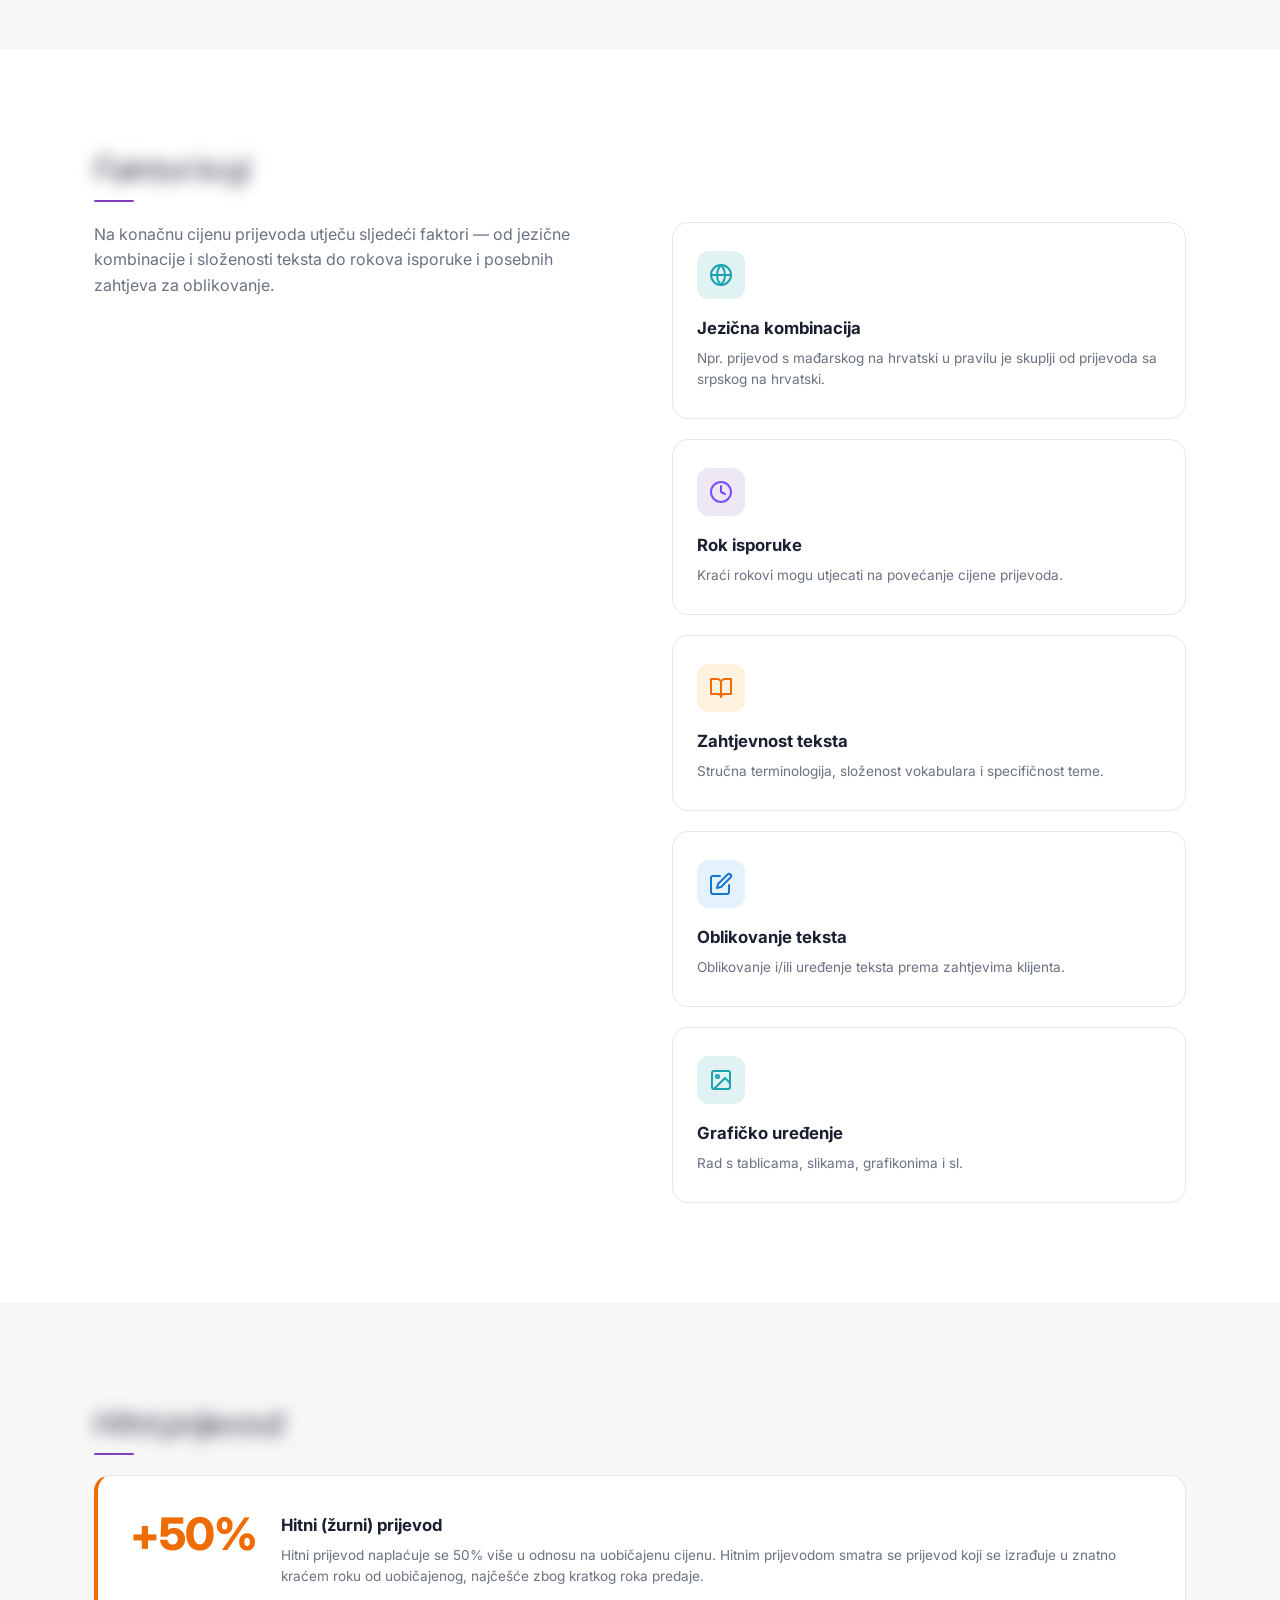
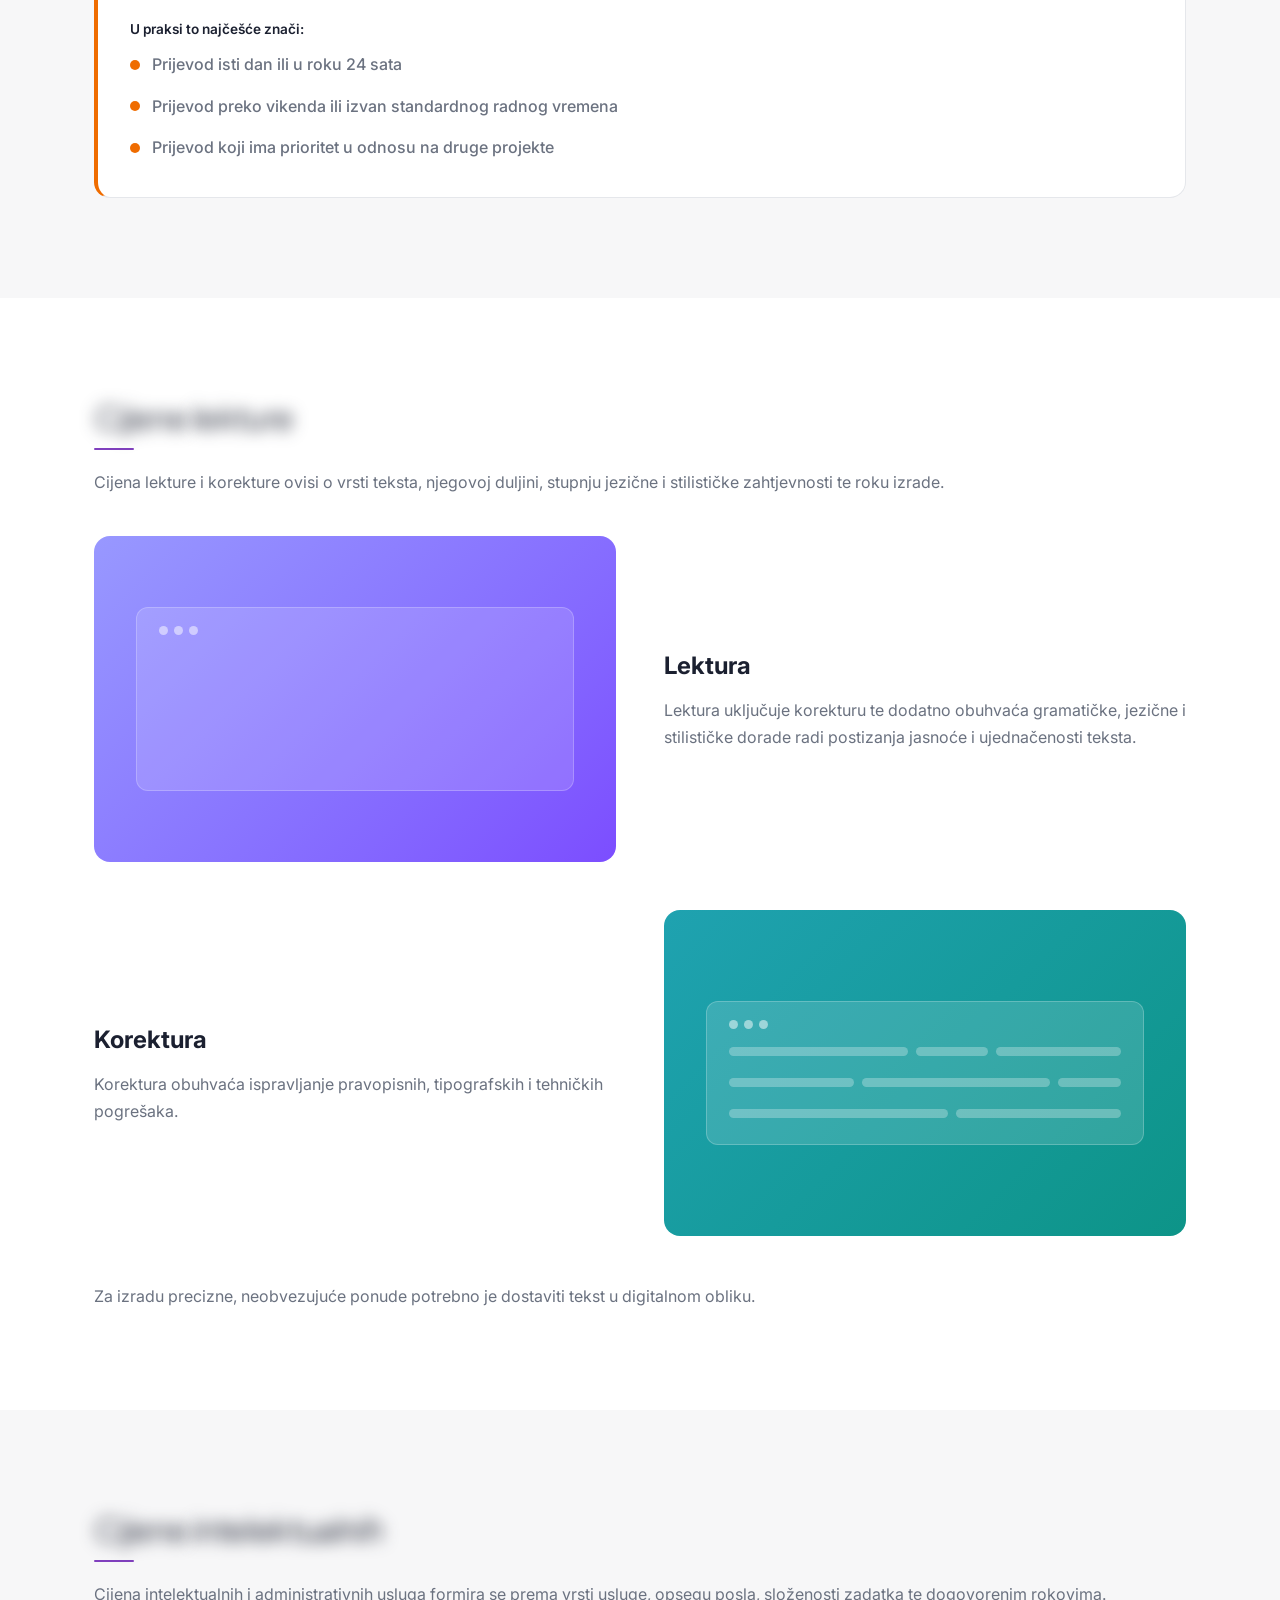
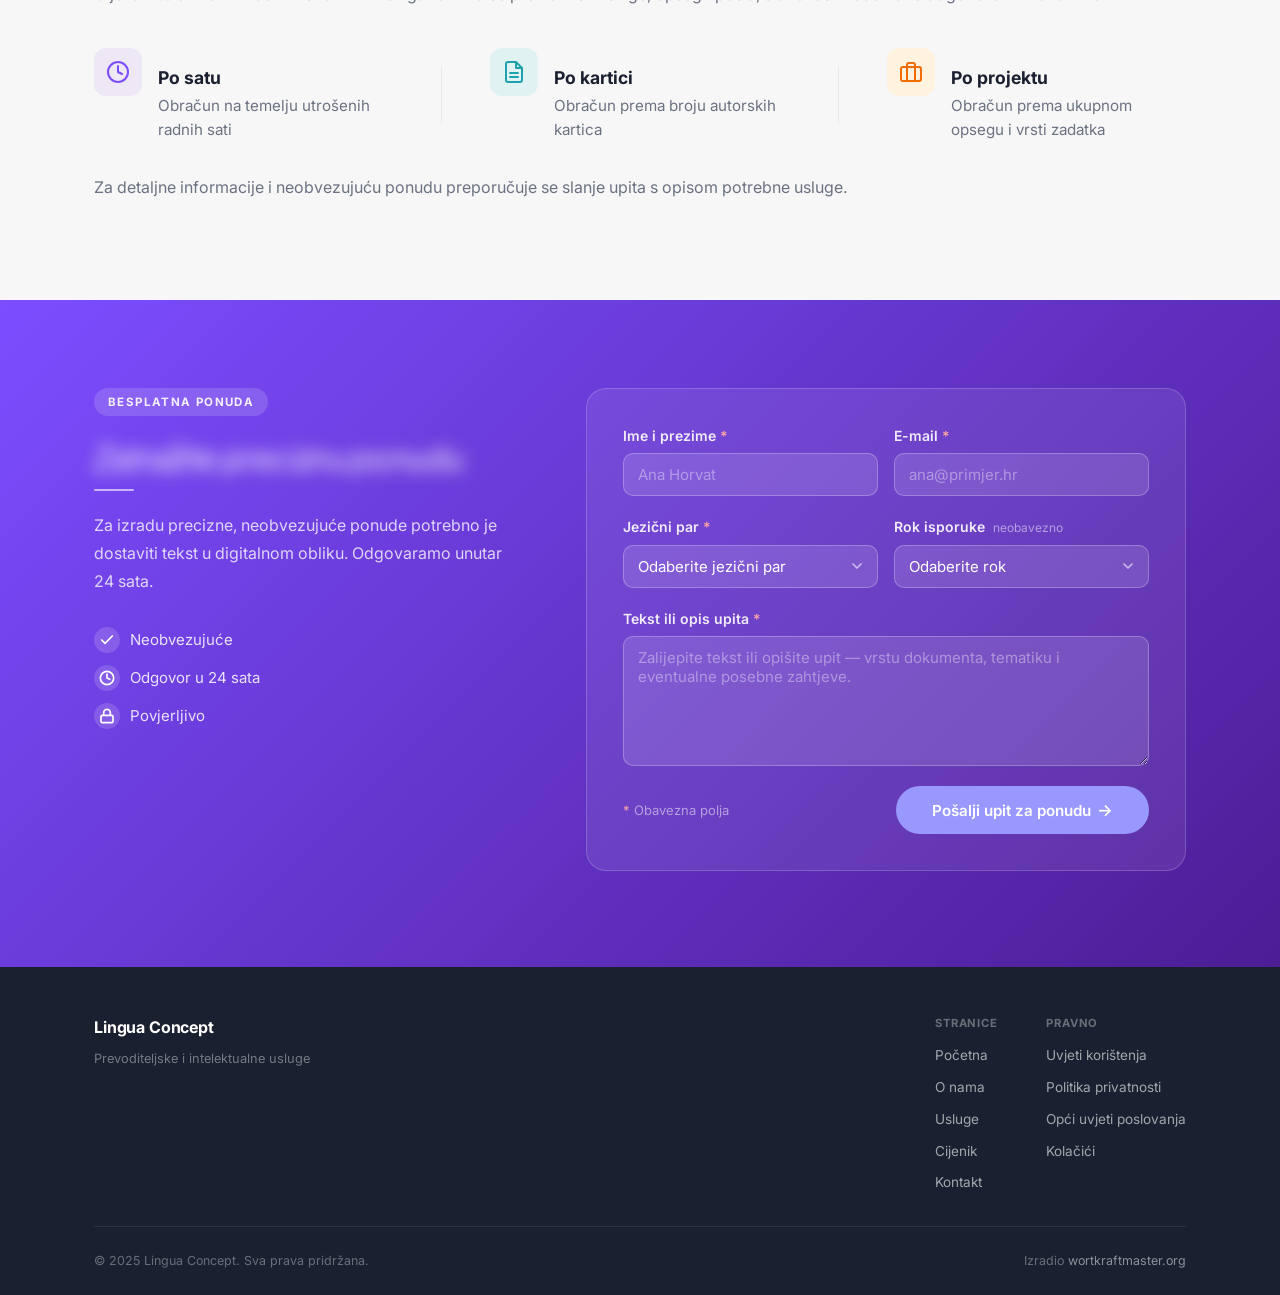
==== commit 10550242: "mobile view and forms css" ====
--- a/cijenik.html
+++ b/cijenik.html
@@ -80,24 +80,26 @@
   </section>
 
   <!-- ===== NORMA PREVOĐENJA ===== -->
-  <section class="usluge-section usluge-section--alt">
+  <section class="usluge-section usluge-section--alt accordion-section">
     <div class="container">
       <h2 class="usluge-section__title">Norma prevođenja</h2>
-      <p class="usluge-section__subtitle">Uobičajena dnevna norma prevođenja ovisi o smjeru prijevoda.</p>
-      <div class="cijenik-norms">
-        <div class="cijenik-norms__row">
-          <span class="cijenik-norms__number cijenik-norms__number--teal">6</span>
-          <div class="cijenik-norms__text">
-            <span class="cijenik-norms__label">kartica dnevno</span>
-            <span class="cijenik-norms__dir">Strani jezik → hrvatski</span>
-          </div>
-        </div>
-        <div class="cijenik-norms__separator"></div>
-        <div class="cijenik-norms__row">
-          <span class="cijenik-norms__number cijenik-norms__number--purple">5</span>
-          <div class="cijenik-norms__text">
-            <span class="cijenik-norms__label">kartica dnevno</span>
-            <span class="cijenik-norms__dir">Hrvatski → strani jezik</span>
+      <div class="accordion-body">
+        <p class="usluge-section__subtitle">Uobičajena dnevna norma prevođenja ovisi o smjeru prijevoda.</p>
+        <div class="cijenik-norms">
+          <div class="cijenik-norms__row">
+            <span class="cijenik-norms__number cijenik-norms__number--teal">6</span>
+            <div class="cijenik-norms__text">
+              <span class="cijenik-norms__label">kartica dnevno</span>
+              <span class="cijenik-norms__dir">Strani jezik → hrvatski</span>
+            </div>
+          </div>
+          <div class="cijenik-norms__separator"></div>
+          <div class="cijenik-norms__row">
+            <span class="cijenik-norms__number cijenik-norms__number--purple">5</span>
+            <div class="cijenik-norms__text">
+              <span class="cijenik-norms__label">kartica dnevno</span>
+              <span class="cijenik-norms__dir">Hrvatski → strani jezik</span>
+            </div>
           </div>
         </div>
       </div>
@@ -105,14 +107,15 @@
   </section>
 
   <!-- ===== FAKTORI KOJI UTJEČU NA CIJENU ===== -->
-  <section class="usluge-section cijenik-factors">
-    <div class="container">
-      <div class="cijenik-factors__layout">
-        <div class="cijenik-factors__left">
-          <h2 class="usluge-section__title">Faktori koji utječu na cijenu</h2>
-          <p class="usluge-section__subtitle" style="margin-bottom: 0;">Na konačnu cijenu prijevoda utječu sljedeći faktori — od jezične kombinacije i složenosti teksta do rokova isporuke i posebnih zahtjeva za oblikovanje.</p>
-        </div>
-        <div class="cijenik-factors__right">
+  <section class="usluge-section cijenik-factors accordion-section">
+    <div class="container">
+      <h2 class="usluge-section__title">Faktori koji utječu na cijenu</h2>
+      <div class="accordion-body">
+        <div class="cijenik-factors__layout">
+          <div class="cijenik-factors__left">
+            <p class="usluge-section__subtitle" style="margin-bottom: 0;">Na konačnu cijenu prijevoda utječu sljedeći faktori — od jezične kombinacije i složenosti teksta do rokova isporuke i posebnih zahtjeva za oblikovanje.</p>
+          </div>
+          <div class="cijenik-factors__right">
           <div class="usluge-card">
             <span class="usluge-card__icon usluge-card__icon--teal">
               <svg width="24" height="24" viewBox="0 0 24 24" fill="none" stroke="currentColor" stroke-width="2" stroke-linecap="round" stroke-linejoin="round"><circle cx="12" cy="12" r="10"/><line x1="2" y1="12" x2="22" y2="12"/><path d="M12 2a15.3 15.3 0 0 1 4 10 15.3 15.3 0 0 1-4 10 15.3 15.3 0 0 1-4-10 15.3 15.3 0 0 1 4-10z"/></svg>
@@ -149,6 +152,7 @@
             <p class="usluge-card__desc">Rad s tablicama, slikama, grafikonima i sl.</p>
           </div>
         </div>
+      </div>
       </div>
     </div>
   </section>
@@ -187,9 +191,10 @@
   </section>
 
   <!-- ===== CIJENE LEKTURE I KOREKTURE ===== -->
-  <section class="usluge-section">
+  <section class="usluge-section accordion-section">
     <div class="container">
       <h2 class="usluge-section__title">Cijene lekture i korekture</h2>
+      <div class="accordion-body">
       <p class="usluge-section__subtitle">Cijena lekture i korekture ovisi o vrsti teksta, njegovoj duljini, stupnju jezične i stilističke zahtjevnosti te roku izrade.</p>
 
       <div class="cijenik-zigzag">
@@ -283,13 +288,15 @@
       </div>
 
       <p class="usluge-section__subtitle" style="margin-top: 48px; margin-bottom: 0;">Za izradu precizne, neobvezujuće ponude potrebno je dostaviti tekst u digitalnom obliku.</p>
+      </div>
     </div>
   </section>
 
   <!-- ===== CIJENE INTELEKTUALNIH USLUGA ===== -->
-  <section class="usluge-section usluge-section--alt">
+  <section class="usluge-section usluge-section--alt accordion-section">
     <div class="container">
       <h2 class="usluge-section__title">Cijene intelektualnih i administrativnih usluga</h2>
+      <div class="accordion-body">
       <p class="usluge-section__subtitle">Cijena intelektualnih i administrativnih usluga formira se prema vrsti usluge, opsegu posla, složenosti zadatka te dogovorenim rokovima.</p>
       <div class="cijenik-norms cijenik-norms--3">
         <div class="cijenik-norms__row">
@@ -323,6 +330,7 @@
         </div>
       </div>
       <p class="usluge-section__subtitle" style="margin-top: 32px; margin-bottom: 0;">Za detaljne informacije i neobvezujuću ponudu preporučuje se slanje upita s opisom potrebne usluge.</p>
+      </div>
     </div>
   </section>
 
@@ -332,7 +340,7 @@
       <div class="quote-section__inner">
 
         <!-- Left: copy + trust -->
-        <div class="quote-section__copy">
+        <div class="quote-section__copy section-reveal">
           <span class="quote-section__badge">Besplatna ponuda</span>
           <h2 class="quote-section__title">Zatražite preciznu ponudu</h2>
           <p class="quote-section__desc">
@@ -361,7 +369,7 @@
         </div>
 
         <!-- Right: form -->
-        <div class="quote-section__form-card">
+        <div class="quote-section__form-card section-reveal section-reveal--delay">
 
           <div class="quote-form__success" id="quoteSuccess" hidden>
             <span class="quote-form__success-icon">
--- a/styles.css
+++ b/styles.css
@@ -1881,7 +1881,7 @@
   width: 100%;
   height: 460px;
   object-fit: cover;
-  object-position: bottom;
+  object-position: center;
   border-radius: 20px;
   display: block;
 }
@@ -3549,14 +3549,25 @@
 }
 
 .price-cta__title {
-  font-family: 'Plus Jakarta Sans', system-ui, -apple-system, sans-serif;
-  font-size: clamp(2rem, 4.5vw, 3rem);
-  font-weight: 700;
+  font-family: 'Plus Jakarta Sans', system-ui, -apple-system, BlinkMacSystemFont, "Segoe UI", Roboto, "Helvetica Neue", Arial, sans-serif;
+  font-size: clamp(1.5rem, 3vw, 2rem);
+  font-weight: 400;
   font-style: italic;
   letter-spacing: -0.02em;
-  line-height: 1.15;
+  line-height: 1.2;
   color: #fff;
-  margin-bottom: 16px;
+  width: fit-content;
+  margin: 0 auto 20px;
+}
+
+.price-cta__title::after {
+  content: '';
+  display: block;
+  width: 40px;
+  height: 2px;
+  background: rgba(255, 255, 255, 0.6);
+  border-radius: 2px;
+  margin: 12px 0 0;
 }
 
 .price-cta__desc {
@@ -3649,8 +3660,24 @@
 }
 
 @keyframes ctaFormIn {
-  from { opacity: 0; transform: translateY(20px); }
-  to   { opacity: 1; transform: translateY(0); }
+  from { opacity: 0; transform: translateY(24px); filter: blur(8px); }
+  to   { opacity: 1; transform: translateY(0);    filter: blur(0); }
+}
+
+/* --- Scroll-triggered block reveal (same feel as section title words) --- */
+.section-reveal {
+  opacity: 0;
+  transform: translateY(24px);
+  filter: blur(6px);
+  will-change: opacity, transform, filter;
+}
+
+.section-reveal.is-visible {
+  animation: wordReveal 0.7s cubic-bezier(0.16, 1, 0.3, 1) both;
+}
+
+.section-reveal--delay.is-visible {
+  animation-delay: 0.18s;
 }
 
 .price-cta__form-wrap {
@@ -3658,7 +3685,7 @@
   padding-top: 40px;
   border-top: 1px solid rgba(255, 255, 255, 0.2);
   text-align: left;
-  animation: ctaFormIn 0.4s cubic-bezier(0.22, 1, 0.36, 1) both;
+  animation: ctaFormIn 0.6s cubic-bezier(0.16, 1, 0.3, 1) both;
 }
 
 .price-cta__form {
@@ -3921,14 +3948,24 @@
 }
 
 .quote-section__title {
-  font-family: 'Plus Jakarta Sans', system-ui, -apple-system, sans-serif;
-  font-size: clamp(1.75rem, 3.5vw, 2.5rem);
-  font-weight: 700;
+  font-family: 'Plus Jakarta Sans', system-ui, -apple-system, BlinkMacSystemFont, "Segoe UI", Roboto, "Helvetica Neue", Arial, sans-serif;
+  font-size: clamp(1.5rem, 3vw, 2rem);
+  font-weight: 400;
   font-style: italic;
   letter-spacing: -0.02em;
   line-height: 1.2;
   color: #fff;
-  margin-bottom: 16px;
+  margin-bottom: 20px;
+}
+
+.quote-section__title::after {
+  content: '';
+  display: block;
+  width: 40px;
+  height: 2px;
+  background: rgba(255, 255, 255, 0.6);
+  border-radius: 2px;
+  margin-top: 12px;
 }
 
 .quote-section__desc {
@@ -4166,3 +4203,80 @@
     display: none;
   }
 }
+
+/* ===== MOBILE ACCORDION — Cijenik page ===== */
+
+/* Flex row: title + chevron button */
+.accordion-header {
+  display: flex;
+  align-items: flex-start;
+  justify-content: space-between;
+  gap: 16px;
+}
+
+/* Button hidden on desktop */
+.accordion-toggle {
+  display: none;
+}
+
+@media (max-width: 768px) {
+  /* Tighten section padding so collapsed sections feel compact */
+  .accordion-section {
+    padding: 28px 0;
+  }
+
+  /* Show the chevron toggle button */
+  .accordion-toggle {
+    display: inline-flex;
+    align-items: center;
+    justify-content: center;
+    flex-shrink: 0;
+    width: 36px;
+    height: 36px;
+    border: 1.5px solid var(--border-color);
+    border-radius: 50%;
+    background: var(--bg-card);
+    color: var(--text-body);
+    cursor: pointer;
+    transition: background 0.2s, border-color 0.2s;
+    margin-top: 2px;
+  }
+
+  .accordion-toggle svg {
+    transition: transform 0.35s cubic-bezier(0.16, 1, 0.3, 1);
+  }
+
+  .accordion-section--open .accordion-toggle svg {
+    transform: rotate(180deg);
+  }
+
+  .accordion-toggle:hover {
+    background: var(--bg-secondary);
+    border-color: var(--accent-purple);
+    color: var(--accent-purple);
+  }
+
+  /* Section title: remove bottom margin when collapsed */
+  .accordion-section .usluge-section__title {
+    margin-bottom: 0;
+  }
+
+  /* Collapsible body */
+  .accordion-body {
+    overflow: hidden;
+    max-height: 0;
+    opacity: 0;
+    transition: max-height 0.4s cubic-bezier(0.16, 1, 0.3, 1),
+                opacity 0.25s ease;
+  }
+
+  .accordion-section--open .accordion-body {
+    opacity: 1;
+    /* max-height set by JS to exact scrollHeight */
+  }
+
+  /* Restore title margin once open */
+  .accordion-section--open .usluge-section__title {
+    margin-bottom: 20px;
+  }
+}
